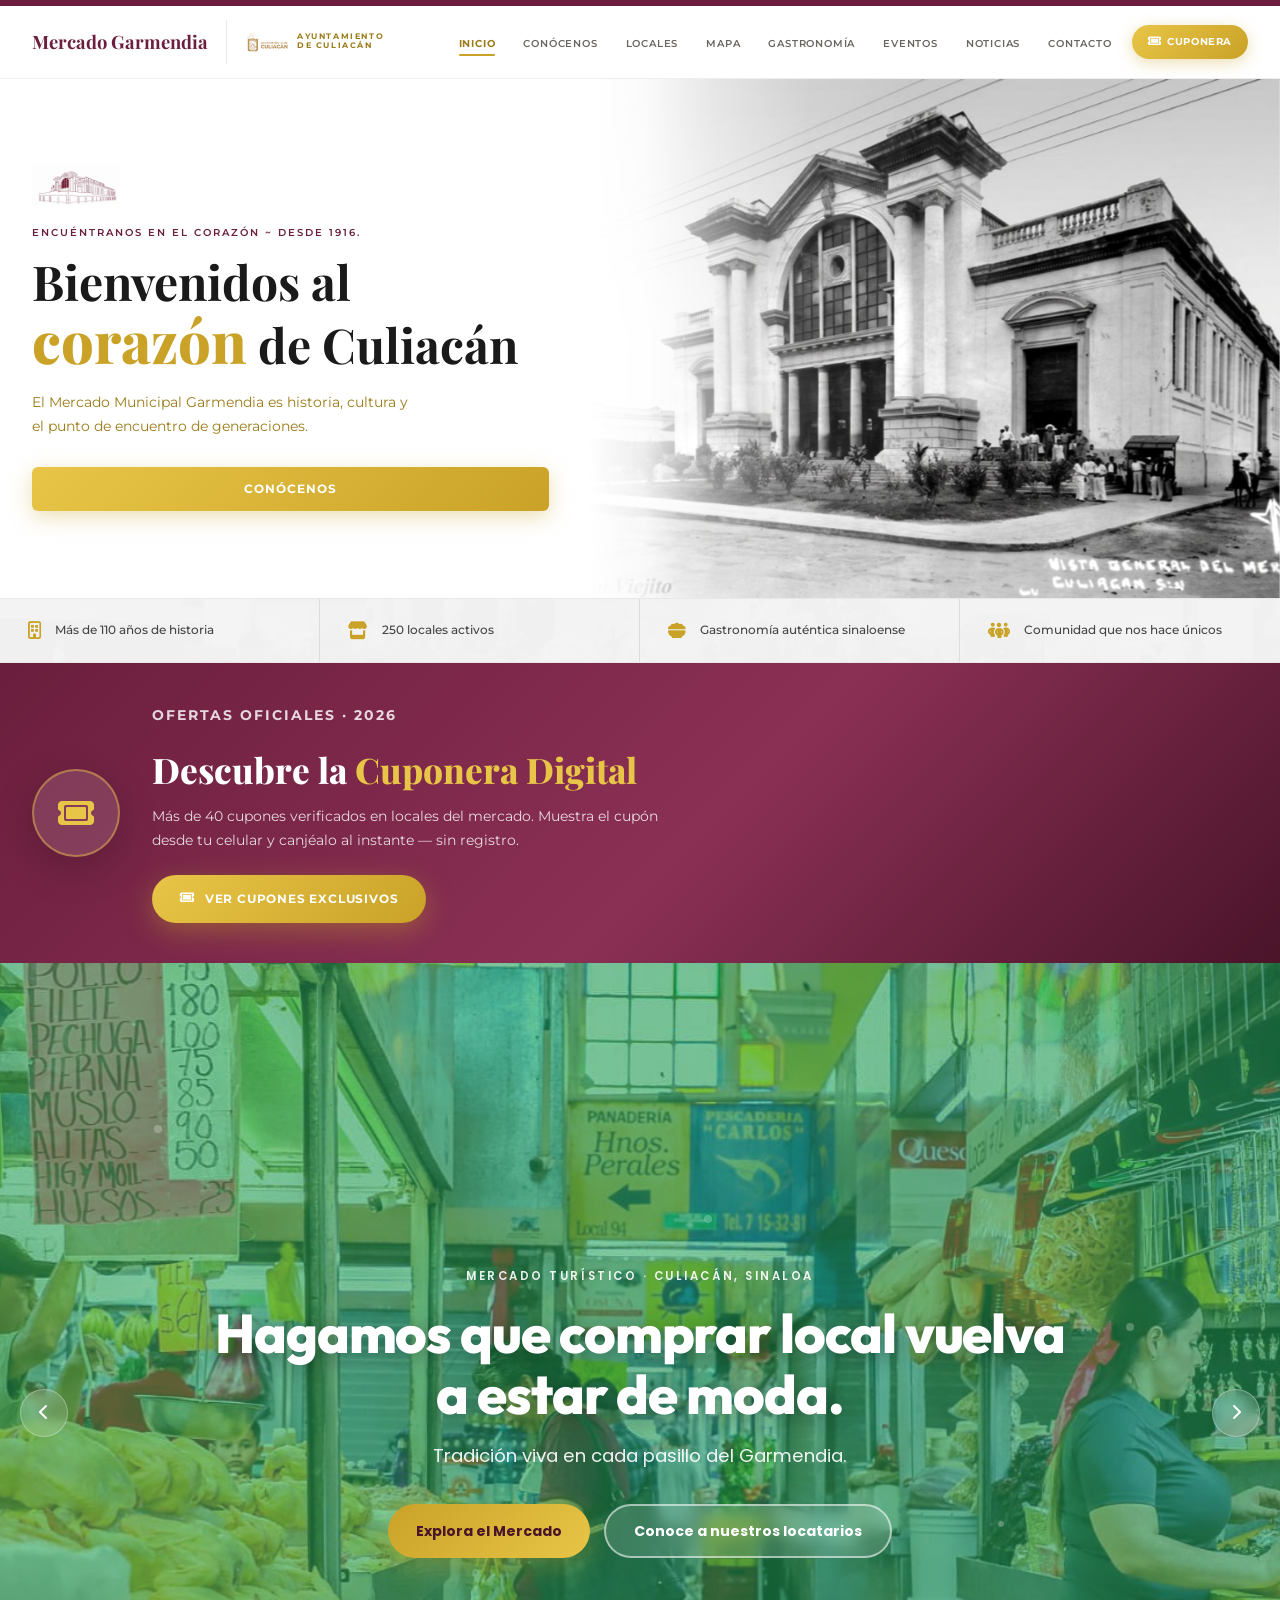
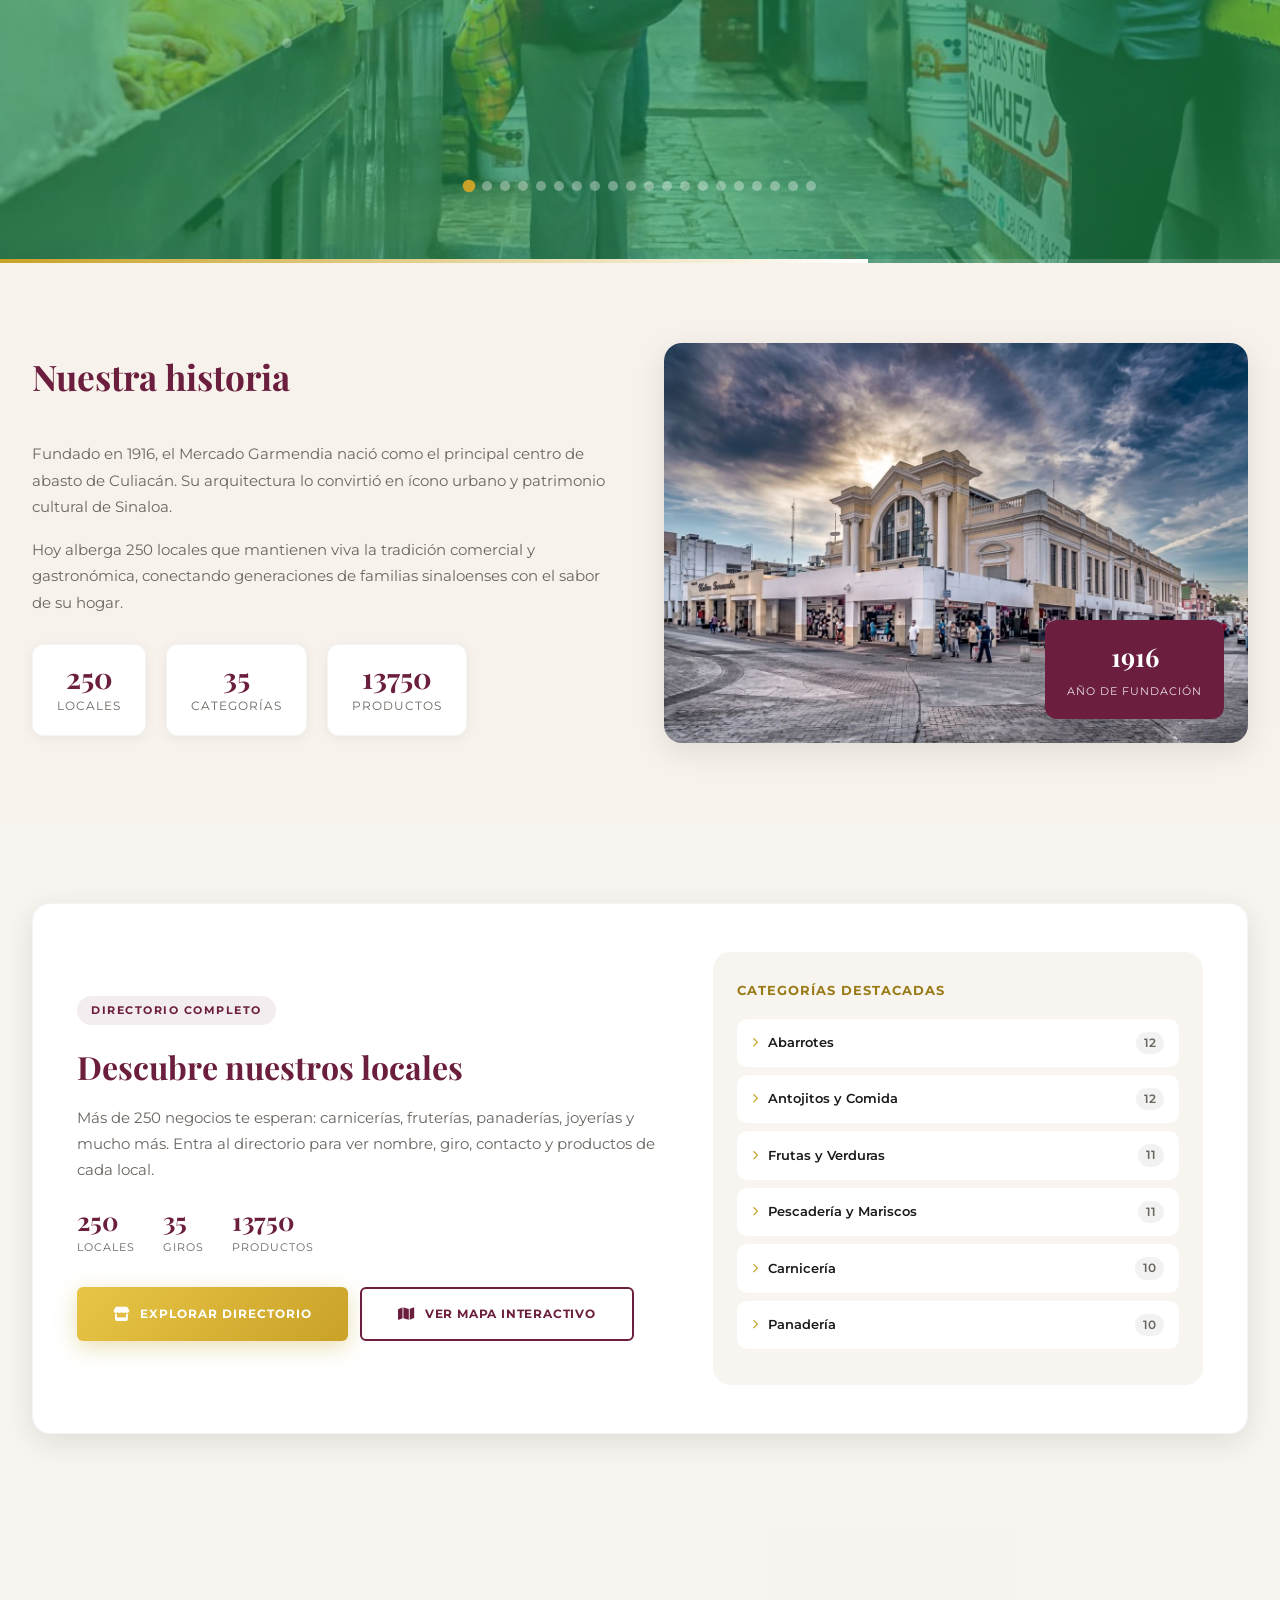
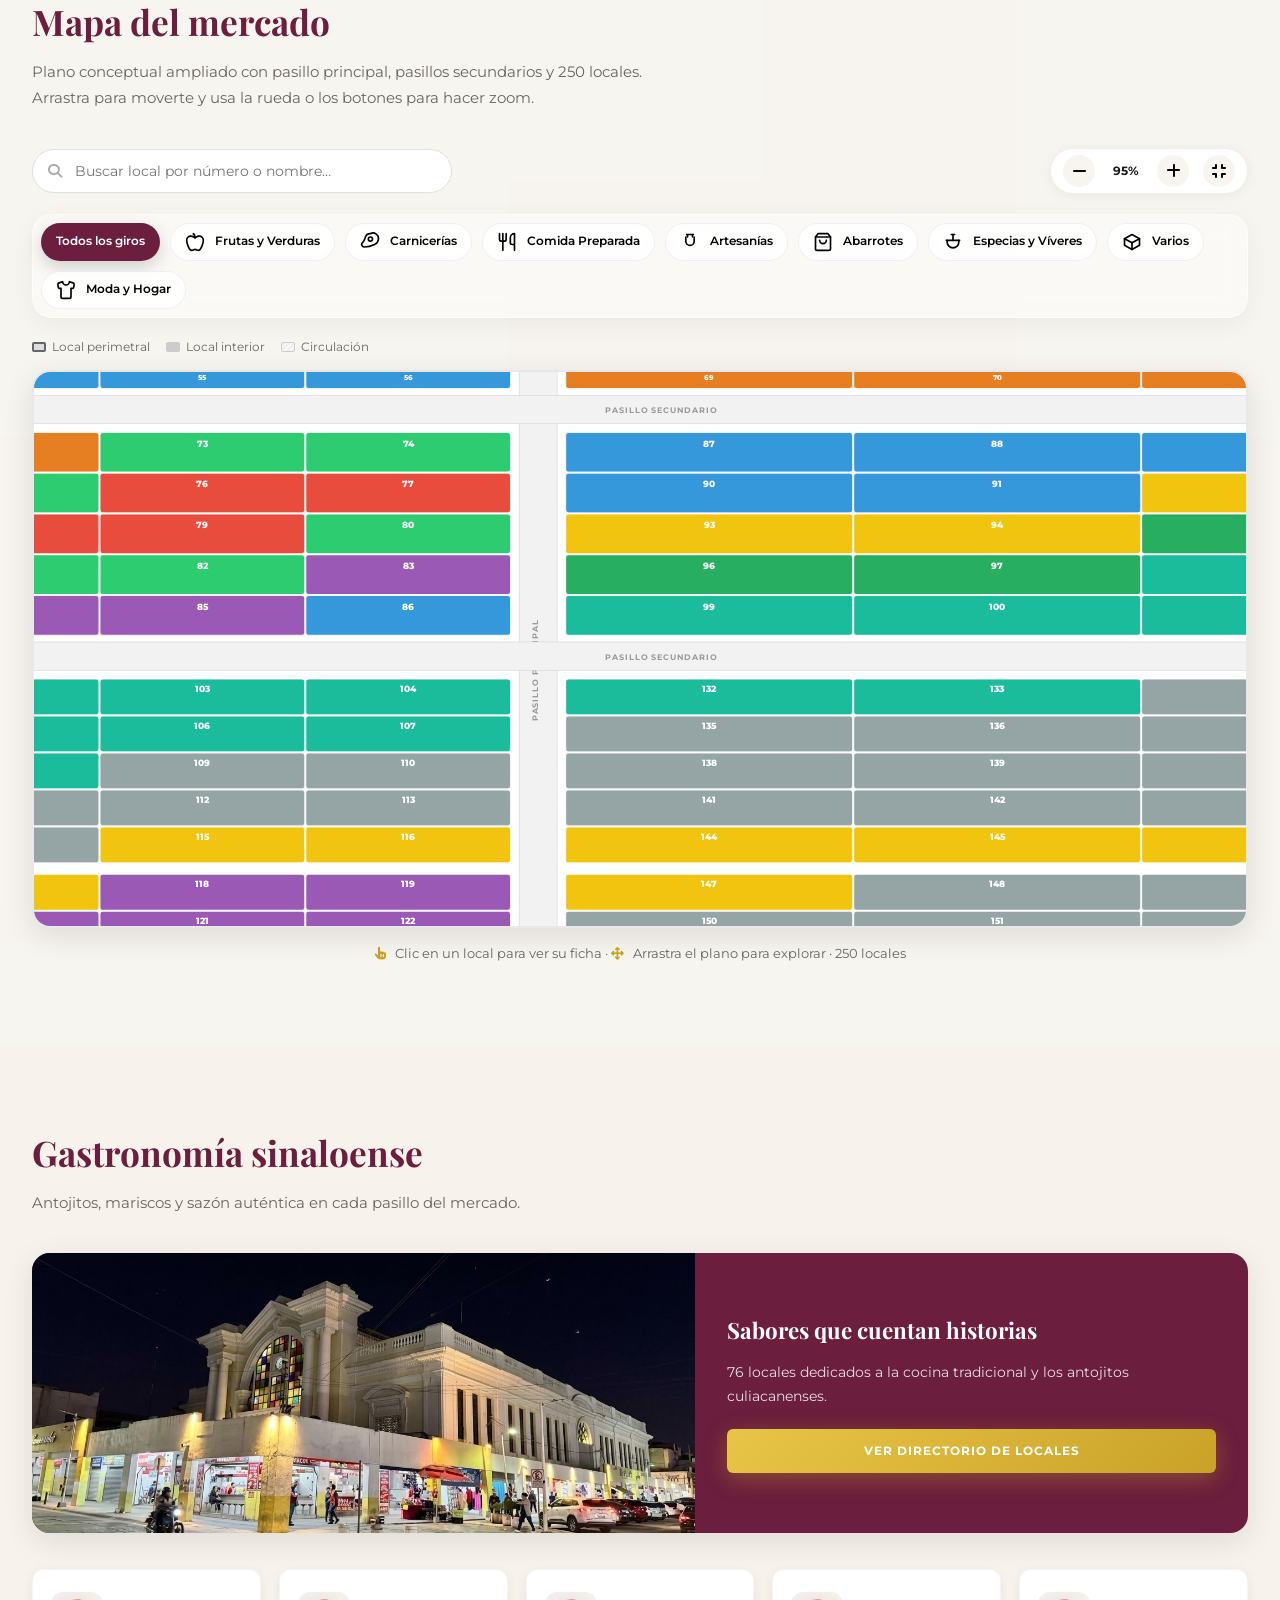
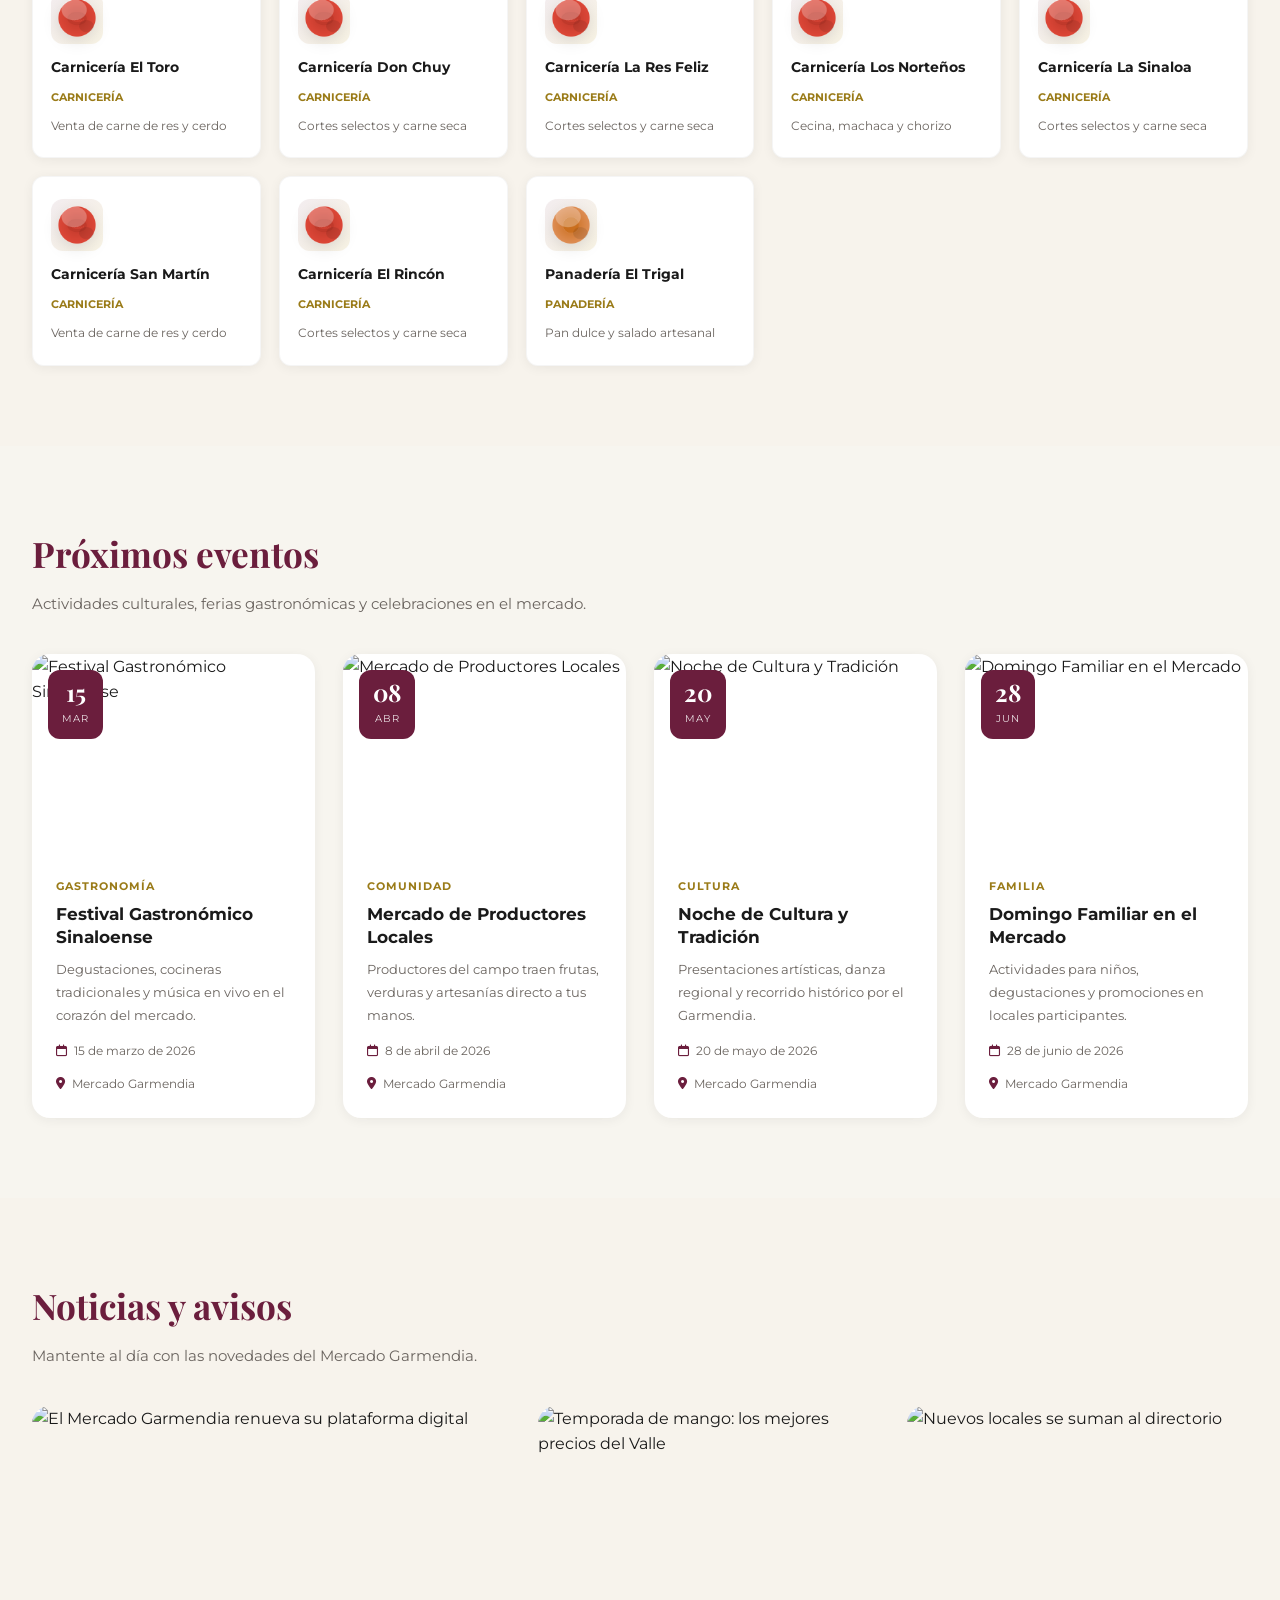
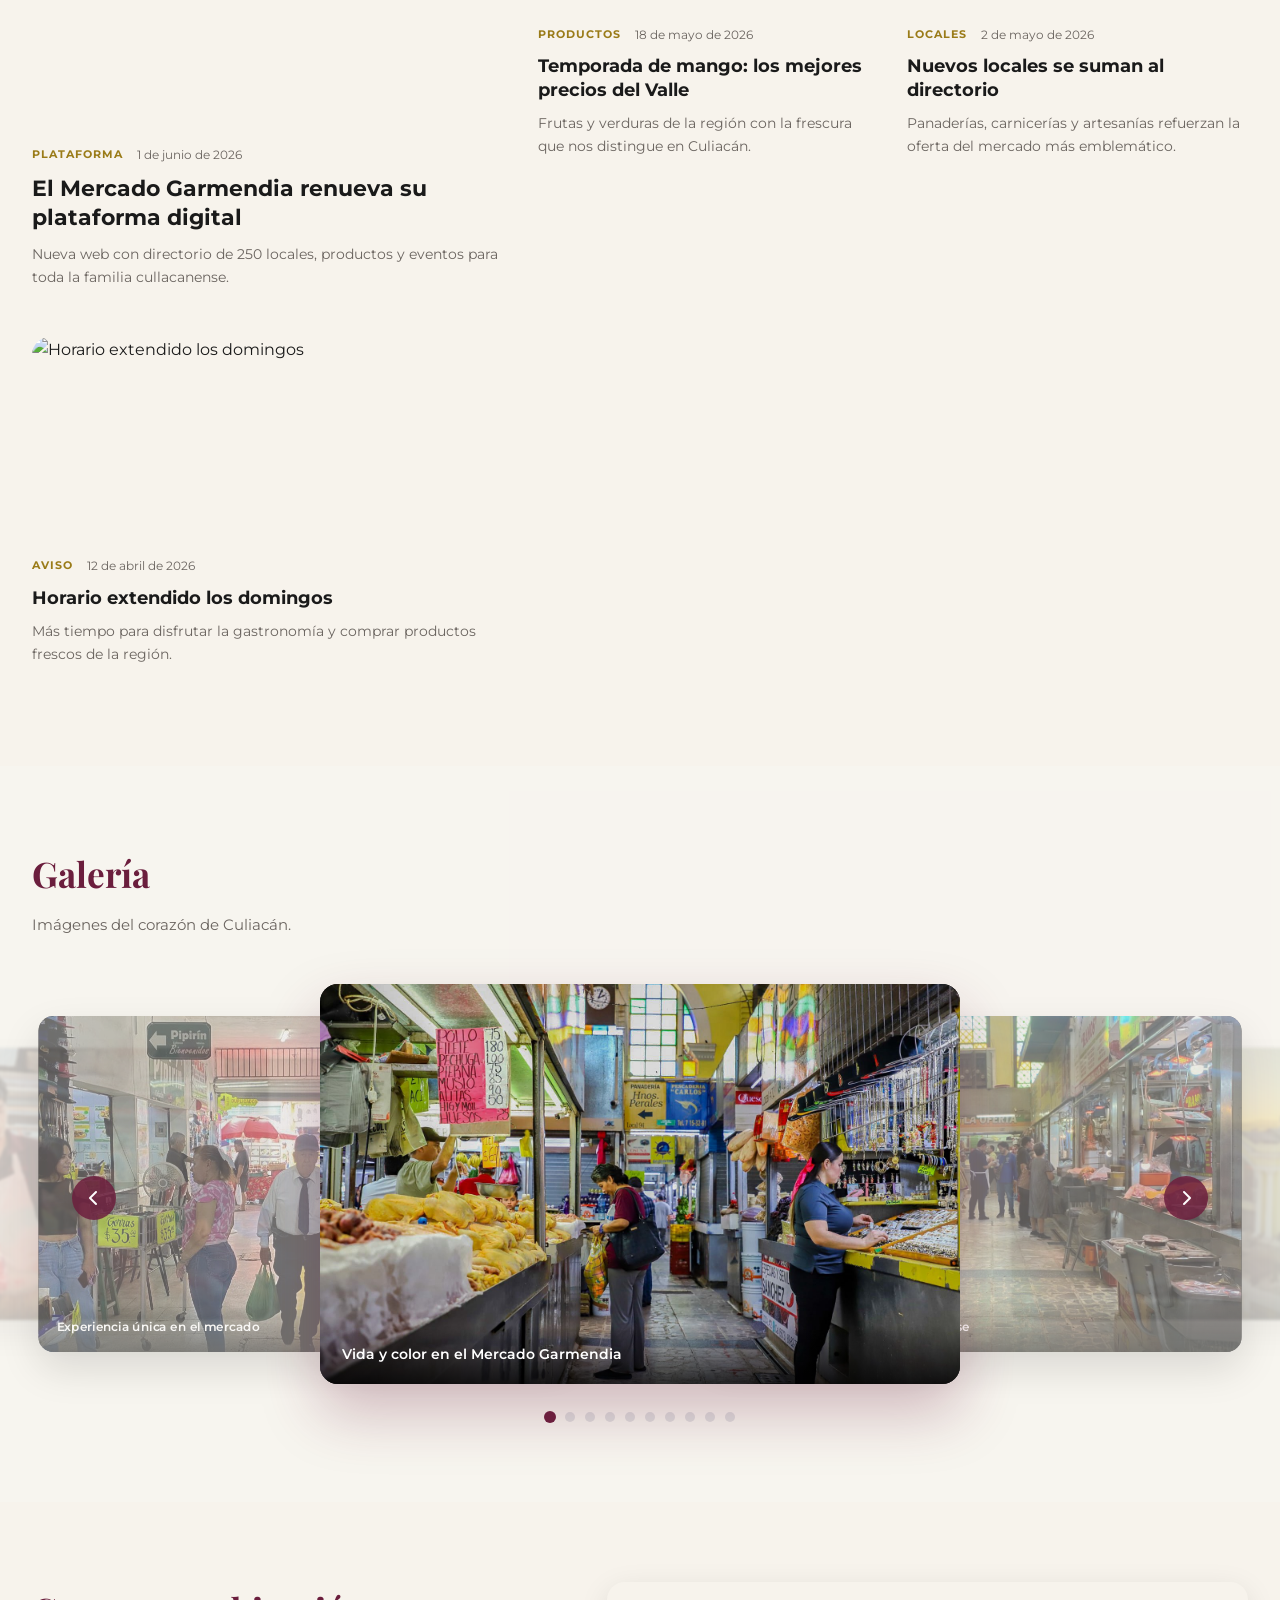
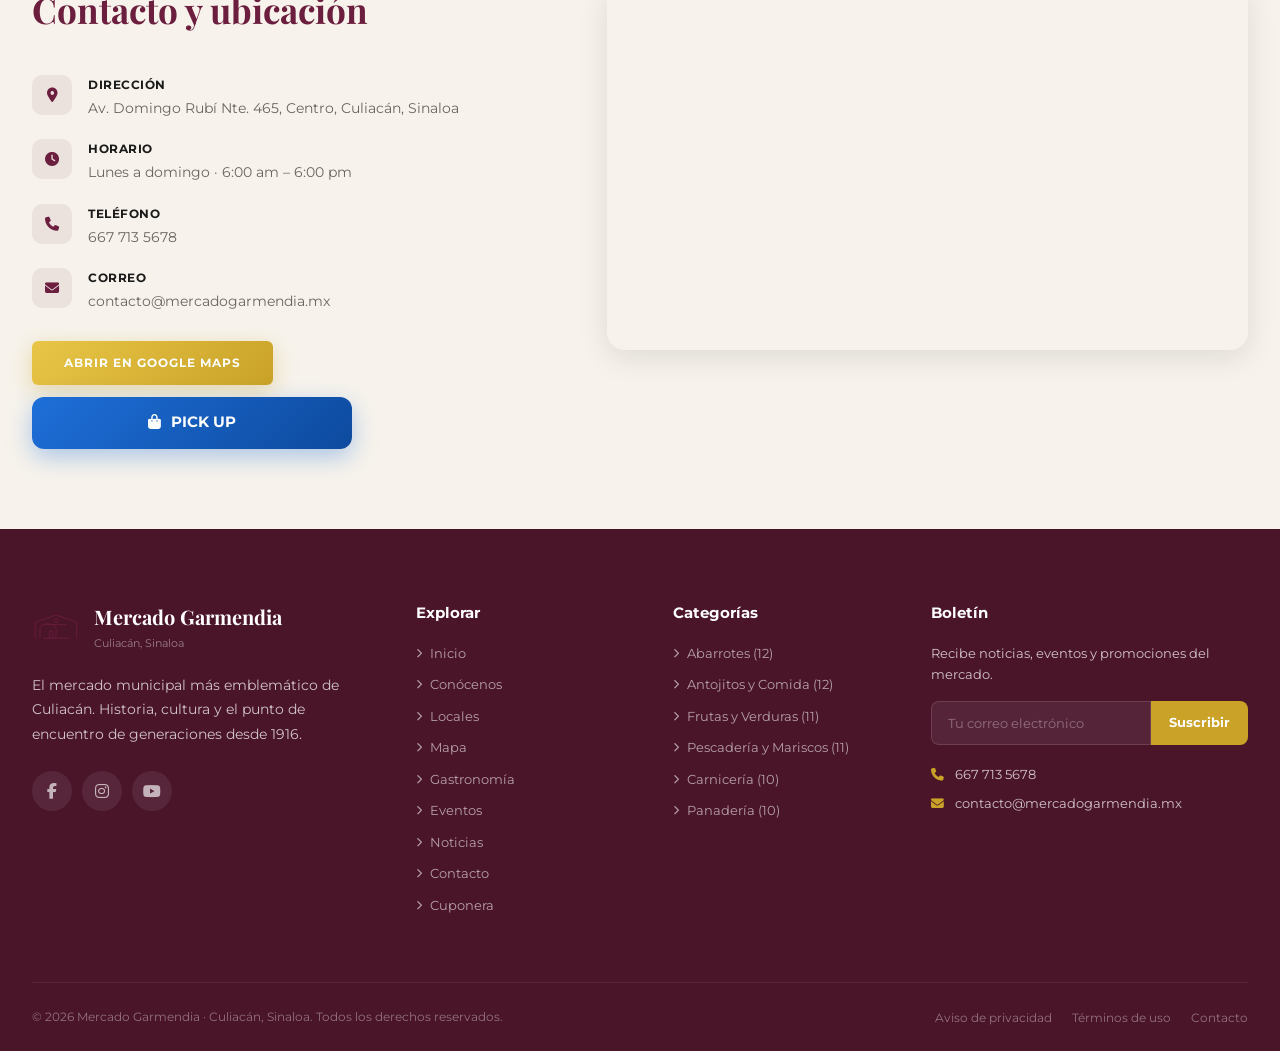
==== index.html @ fabee51f "Upgrade: Despliegue estético V15 Premium y limpieza de archivos obsoletos" ====
<!DOCTYPE html>
<html lang="es">
<head>
  <meta charset="UTF-8"/>
  <meta name="viewport" content="width=device-width,initial-scale=1.0,viewport-fit=cover"/>
  <meta name="theme-color" content="#6B1E3D"/>
  <title>Mercado Garmendia V14 | Corazón de Culiacán</title>
  <meta name="description" content="Mercado Municipal Garmendia V14: 250 locales, mapa interactivo, cuponera digital y gastronomía sinaloense en Culiacán, Sinaloa."/>
  <link rel="preconnect" href="https://fonts.googleapis.com">
  <link rel="preconnect" href="https://fonts.gstatic.com" crossorigin>
  <link href="https://fonts.googleapis.com/css2?family=Playfair+Display:wght@600;700;800&family=Montserrat:wght@400;500;600;700&family=Poppins:wght@400;500;600;700;800&family=Outfit:wght@400;500;600;700&display=swap" rel="stylesheet">
  <link rel="stylesheet" href="https://cdnjs.cloudflare.com/ajax/libs/font-awesome/6.5.1/css/all.min.css"/>
  <link rel="stylesheet" href="styles.css"/>
  <link rel="stylesheet" href="catalogo.css"/>
  <link rel="icon" href="logo-mercado.svg" type="image/svg+xml"/>
</head>
<body>
  <noscript>
    <style>.reveal-item{opacity:1!important;transform:none!important}.hero-photo-wrap img{opacity:1!important}</style>
  </noscript>
  <div id="progress-bar"></div>
  <div id="app"></div>
  <main id="main-content"></main>
  <footer id="site-footer"></footer>
  <div id="directorio-root"></div>
  <div id="modal-root"></div>
  <div id="catalogo-root"></div>
  <button id="btt" type="button" aria-label="Volver arriba"><i class="fa-solid fa-arrow-up"></i></button>
  <script src="data.js"></script>
  <script src="logo-mexicano.js"></script>
  <script src="catalogo.js"></script>
  <script src="galeria-photos.js"></script>
  <script src="plano-layout.js"></script>
  <script src="hero-banner.js" defer></script>
  <script src="catalogo-ui.js" defer></script>
  <script src="mapa.js" defer></script>
  <script src="pickup-entry.js" defer></script>
  <script src="main.js" defer></script>
</body>
</html>
---- styles.css ----
:root {
  --wine: #6B1E3D;
  --wine-dark: #4A1429;
  --gold: #C9A227;
  --gold-light: #E8C547;
  --gold-dark: #9A7B18;
  --cream: #F8F5F0;
  --text: #1A0A12;
  --text-muted: #6B6560;
  --gray-strip: #F3F3F3;
  --white: #FFFFFF;
  --shadow-sm: 0 2px 12px rgba(0,0,0,.06);
  --shadow: 0 8px 30px rgba(0,0,0,.1);
  --radius: 12px;
  --radius-lg: 18px;
  --header-h: 72px;
  --topbar-h: 6px;
  --transition: 0.35s cubic-bezier(0.4, 0, 0.2, 1);
  --page-bg-image: url("hero-mercado-viejo.jpg");
  --page-bg-veil: 0.82;
}

*, *::before, *::after { box-sizing: border-box; margin: 0; padding: 0; }
html { scroll-behavior: smooth; }
body {
  font-family: "Montserrat", system-ui, sans-serif;
  color: var(--text);
  background: var(--white);
  line-height: 1.6;
  overflow-x: hidden;
  position: relative;
}
body::before {
  content: "";
  position: fixed;
  inset: 0;
  z-index: -1;
  pointer-events: none;
  background-image:
    linear-gradient(
      rgba(255, 255, 255, var(--page-bg-veil)),
      rgba(255, 255, 255, var(--page-bg-veil))
    ),
    var(--page-bg-image);
  background-size: cover;
  background-position: center;
  background-repeat: no-repeat;
  background-attachment: fixed;
}
img { max-width: 100%; display: block; }
a { text-decoration: none; color: inherit; }
button { font: inherit; cursor: pointer; border: none; background: none; }
ul { list-style: none; }

#progress-bar {
  position: fixed; top: 0; left: 0; height: 3px; width: 0;
  background: linear-gradient(90deg, var(--gold), var(--wine));
  z-index: 10001;
}

.reveal-item {
  opacity: 1;
  transform: none;
  transition: opacity 0.55s ease, transform 0.55s ease;
}
body.js-ready .reveal-item {
  opacity: 0;
  transform: translateY(12px);
}
body.js-ready .reveal-item.is-visible {
  opacity: 1;
  transform: none;
}

/* Header */
.top-bar {
  position: fixed; top: 0; left: 0; right: 0; z-index: 1001;
  height: var(--topbar-h);
  background: var(--wine);
}
.site-header {
  position: fixed; top: var(--topbar-h); left: 0; right: 0; z-index: 1000;
  background: var(--white);
  border-bottom: 1px solid #eee;
  transition: box-shadow var(--transition);
}
.site-header.scrolled { box-shadow: 0 2px 20px rgba(0, 0, 0, 0.06); }
.header-inner {
  max-width: 1320px; margin: 0 auto;
  padding: 0 32px;
  height: var(--header-h);
  display: grid;
  grid-template-columns: auto 1fr;
  align-items: center;
  gap: 24px;
}
.brand-block { display: flex; align-items: center; gap: 18px; }
.brand-garmendia {
  font-family: "Playfair Display", Georgia, serif;
  font-size: 1.15rem; font-weight: 700; color: var(--wine);
  line-height: 1.1; white-space: nowrap;
}
.brand-culiacan {
  display: flex; align-items: center; gap: 8px;
  padding-left: 18px; border-left: 1px solid #e8e8e8;
}
.brand-culiacan img {
  width: 44px; height: 44px; flex-shrink: 0;
  object-fit: contain;
}
.brand-culiacan-text { display: flex; flex-direction: column; line-height: 1.15; }
.brand-culiacan-text span {
  font-size: 0.48rem; font-weight: 700;
  letter-spacing: 1.6px; text-transform: uppercase; color: var(--gold-dark);
}
.nav-wrap { display: flex; align-items: center; justify-content: flex-end; }
.nav-menu { display: flex; align-items: center; list-style: none; }
.nav-menu a {
  padding: 8px 14px; font-size: 0.65rem; font-weight: 600;
  letter-spacing: 0.8px; text-transform: uppercase; color: var(--text-muted);
  position: relative; transition: color var(--transition);
}
.nav-menu a:hover { color: var(--wine); }
.nav-menu a.active { color: var(--gold-dark); font-weight: 700; }
.nav-menu a.active::after {
  content: ""; position: absolute; bottom: 2px; left: 14px; right: 14px;
  height: 2px; background: var(--gold); border-radius: 2px;
}
.nav-menu a.nav-cta {
  display: inline-flex; align-items: center; gap: 6px;
  margin-left: 6px; padding: 9px 16px;
  background: linear-gradient(135deg, var(--gold-light), var(--gold));
  color: var(--white) !important;
  border-radius: 50px;
  box-shadow: 0 4px 16px rgba(201, 162, 39, 0.35);
  font-weight: 700;
  letter-spacing: 0.6px;
}
.nav-menu a.nav-cta::after { display: none; }
.nav-menu a.nav-cta:hover {
  color: var(--white) !important;
  transform: translateY(-1px);
  box-shadow: 0 6px 20px rgba(201, 162, 39, 0.45);
}
.nav-menu a.nav-cta i { font-size: 0.72rem; }
.mobile-nav a.mobile-nav-cta {
  display: flex; align-items: center; gap: 10px;
  margin-top: 8px; padding: 14px 16px !important;
  background: linear-gradient(135deg, var(--gold-light), var(--gold));
  color: var(--white) !important;
  border-radius: 12px; border-bottom: none !important;
  box-shadow: 0 6px 18px rgba(201, 162, 39, 0.3);
}
.hamburger { display: none; flex-direction: column; gap: 5px; padding: 6px; margin-left: 12px; }
.hamburger span { width: 22px; height: 2px; background: var(--text); transition: var(--transition); }
.hamburger.open span:nth-child(1) { transform: translateY(7px) rotate(45deg); }
.hamburger.open span:nth-child(2) { opacity: 0; }
.hamburger.open span:nth-child(3) { transform: translateY(-7px) rotate(-45deg); }
.mobile-nav { display: none; flex-direction: column; padding: 12px 32px 20px; border-top: 1px solid #eee; background: var(--white); }
.mobile-nav.open { display: flex; }
.mobile-nav a { padding: 12px 0; border-bottom: 1px solid #f0f0f0; font-size: 0.85rem; font-weight: 600; text-transform: uppercase; }

/* Banner cuponera (home) */
.cuponera-promo-banner {
  background: linear-gradient(135deg, var(--wine) 0%, #8B3055 55%, var(--wine-dark) 100%);
  padding: 0;
  overflow: hidden;
}
.cuponera-promo-inner {
  max-width: 1320px; margin: 0 auto;
  display: grid; grid-template-columns: auto 1fr;
  align-items: center; gap: 32px;
  padding: 40px max(32px, calc((100vw - 1320px) / 2 + 32px));
}
.cuponera-promo-icon {
  width: 88px; height: 88px; border-radius: 50%;
  background: rgba(255, 255, 255, 0.12);
  border: 2px solid rgba(232, 197, 71, 0.45);
  display: flex; align-items: center; justify-content: center;
  color: var(--gold-light); font-size: 2rem;
  box-shadow: 0 12px 40px rgba(0, 0, 0, 0.2);
}
.cuponera-promo-eyebrow {
  font-size: 0.68rem; font-weight: 700; letter-spacing: 2px;
  text-transform: uppercase; color: var(--gold-light); margin-bottom: 10px;
}
.cuponera-promo-copy h2 {
  font-family: "Playfair Display", Georgia, serif;
  font-size: clamp(1.5rem, 3.5vw, 2.2rem);
  font-weight: 800; color: var(--white); line-height: 1.2; margin-bottom: 12px;
}
.cuponera-promo-copy h2 em { color: var(--gold-light); font-style: normal; }
.cuponera-promo-copy p {
  font-size: 0.9rem; color: rgba(255, 255, 255, 0.82);
  line-height: 1.7; max-width: 520px; margin-bottom: 22px;
}
.btn-cuponera-promo {
  display: inline-flex; align-items: center; gap: 10px;
  padding: 14px 28px;
  background: linear-gradient(135deg, var(--gold-light), var(--gold));
  color: var(--white); font-size: 0.78rem; font-weight: 700;
  letter-spacing: 0.8px; text-transform: uppercase; border-radius: 50px;
  box-shadow: 0 8px 28px rgba(201, 162, 39, 0.4);
  transition: var(--transition);
}
.btn-cuponera-promo:hover {
  transform: translateY(-2px);
  box-shadow: 0 12px 32px rgba(201, 162, 39, 0.5);
}

/* Hero */
.hero-section {
  margin-top: calc(var(--topbar-h) + var(--header-h));
  display: grid; grid-template-columns: 46% 54%;
  min-height: 520px; background: var(--white); overflow: hidden;
}
.hero-copy {
  display: flex; flex-direction: column; justify-content: center;
  padding: 48px 40px 48px max(32px, calc((100vw - 1320px) / 2 + 32px));
  position: relative; z-index: 2;
}
.hero-building-icon { width: 88px; margin-bottom: 20px; }
.hero-eyebrow {
  font-size: 0.62rem; font-weight: 600; letter-spacing: 2px;
  text-transform: uppercase; color: var(--wine); margin-bottom: 14px;
}
.hero-title {
  font-family: "Playfair Display", Georgia, serif;
  font-weight: 700; line-height: 1.12; margin-bottom: 18px; color: var(--text);
}
.hero-title .line { display: block; font-size: clamp(1.8rem, 3.8vw, 3rem); }
.hero-title .accent { color: var(--gold); font-size: clamp(2rem, 4.5vw, 3.6rem); font-weight: 800; }
.hero-subtitle { font-size: 0.88rem; line-height: 1.7; color: var(--gold-dark); max-width: 380px; margin-bottom: 28px; }
.btn-gold {
  display: inline-flex; align-items: center; justify-content: center;
  padding: 13px 32px;
  background: linear-gradient(135deg, var(--gold-light), var(--gold));
  color: var(--white); font-size: 0.72rem; font-weight: 700;
  letter-spacing: 1px; text-transform: uppercase; border-radius: 6px;
  box-shadow: 0 6px 22px rgba(201, 162, 39, 0.35);
  transition: transform var(--transition), box-shadow var(--transition);
}
.btn-gold:hover { transform: translateY(-2px); box-shadow: 0 10px 28px rgba(201, 162, 39, 0.45); }
.btn-gold.btn-lg, .btn-outline.btn-lg { padding: 15px 36px; font-size: 0.78rem; gap: 10px; display: inline-flex; align-items: center; }
.btn-gold.btn-lg i, .btn-outline.btn-lg i { font-size: 0.9rem; }
.invite-btns { display: flex; flex-wrap: wrap; gap: 12px; }
.btn-outline {
  display: inline-flex; align-items: center; justify-content: center;
  padding: 12px 28px;
  border: 2px solid var(--wine);
  color: var(--wine); font-size: 0.72rem; font-weight: 700;
  letter-spacing: 0.8px; text-transform: uppercase; border-radius: 6px;
  transition: var(--transition);
}
.btn-outline:hover { background: var(--wine); color: var(--white); }

.hero-visual { position: relative; overflow: hidden; min-height: 480px; background: #ececec; }
.hero-photo-wrap { position: absolute; inset: 0; }
.hero-photo-wrap img {
  width: 100%; height: 100%; object-fit: cover; object-position: center center;
  opacity: 1;
  filter: brightness(1.02) contrast(1.02) saturate(1.05);
  transition: opacity 0.6s ease, transform 0.1s linear;
  will-change: transform;
}
.hero-photo-wrap.is-loading img { opacity: 0.3; }
.hero-fade-left {
  position: absolute; inset: 0; pointer-events: none; z-index: 2;
  background: linear-gradient(90deg, #fff 0%, rgba(255,255,255,.92) 8%, rgba(255,255,255,.55) 18%, rgba(255,255,255,.15) 32%, transparent 48%);
}

/* Features strip */
.features-strip { background: rgba(243, 243, 243, 0.9); border-top: 1px solid #e8e8e8; border-bottom: 1px solid #e8e8e8; }
.features-grid { max-width: 1320px; margin: 0 auto; display: grid; grid-template-columns: repeat(4, 1fr); }
.feature-item {
  display: flex; align-items: center; gap: 14px;
  padding: 22px 28px; border-right: 1px solid #ddd; cursor: pointer;
}
.feature-item:last-child { border-right: none; }
.feature-item:hover { background: rgba(255,255,255,.65); }
.feature-item i { font-size: 1.1rem; color: var(--gold); flex-shrink: 0; }
.feature-item span { font-size: 0.74rem; font-weight: 500; color: #444; }

/* Sections */
.page-section { padding: 80px 32px; }
.page-section.section-alt { background: rgba(248, 245, 240, 0.88); }
.section-inner { max-width: 1320px; margin: 0 auto; }
.section-head { margin-bottom: 36px; }
.section-head h2 {
  font-family: "Playfair Display", serif;
  font-size: clamp(1.6rem, 3vw, 2.2rem);
  color: var(--wine);
  margin-bottom: 10px;
}
.section-lead { color: var(--text-muted); font-size: 0.92rem; max-width: 640px; line-height: 1.75; }

/* Historia */
.historia-grid {
  display: grid; grid-template-columns: 1fr 1fr; gap: 48px; align-items: center;
}
.historia-copy p { color: var(--text-muted); font-size: 0.92rem; line-height: 1.8; margin-bottom: 16px; }
.stats-row { display: flex; gap: 20px; margin-top: 28px; flex-wrap: wrap; }
.stat-box {
  background: var(--white); border-radius: var(--radius);
  padding: 18px 24px; box-shadow: var(--shadow-sm);
  border: 1px solid rgba(0,0,0,.04);
  min-width: 100px; text-align: center;
}
.stat-box strong {
  display: block; font-family: "Playfair Display", serif;
  font-size: 1.8rem; color: var(--wine); line-height: 1;
}
.stat-box span { font-size: 0.72rem; color: var(--text-muted); text-transform: uppercase; letter-spacing: 1px; }
.historia-visual { position: relative; border-radius: var(--radius-lg); overflow: hidden; box-shadow: var(--shadow); }
.historia-visual img { width: 100%; height: 400px; object-fit: cover; }
.historia-badge {
  position: absolute; bottom: 24px; right: 24px;
  background: var(--wine); color: var(--white);
  padding: 16px 22px; border-radius: var(--radius);
  text-align: center;
}
.historia-badge strong { display: block; font-family: "Playfair Display", serif; font-size: 1.6rem; }
.historia-badge span { font-size: 0.68rem; opacity: 0.85; text-transform: uppercase; letter-spacing: 1px; }

/* Locales invite (home) */
.locales-invite-inner {
  display: grid; grid-template-columns: 1.2fr 1fr; gap: 48px;
  align-items: center;
  background: var(--white);
  border-radius: var(--radius-lg);
  padding: 48px 44px;
  box-shadow: var(--shadow);
  border: 1px solid rgba(107,30,61,.06);
}
.invite-badge {
  display: inline-block;
  font-size: 0.68rem; font-weight: 700; letter-spacing: 1.5px;
  text-transform: uppercase; color: var(--wine);
  background: rgba(107,30,61,.08);
  padding: 6px 14px; border-radius: 50px;
  margin-bottom: 16px;
}
.locales-invite-copy h2 {
  font-family: "Playfair Display", serif;
  font-size: clamp(1.5rem, 3vw, 2rem);
  color: var(--wine);
  margin-bottom: 14px;
}
.locales-invite-copy p {
  color: var(--text-muted); font-size: 0.92rem; line-height: 1.75;
  margin-bottom: 24px;
}
.invite-stats {
  display: flex; gap: 28px; margin-bottom: 28px; flex-wrap: wrap;
}
.invite-stats strong {
  display: block; font-family: "Playfair Display", serif;
  font-size: 1.6rem; color: var(--wine); line-height: 1;
}
.invite-stats span {
  font-size: 0.7rem; color: var(--text-muted);
  text-transform: uppercase; letter-spacing: 1px;
}
.locales-invite-cats {
  background: var(--cream);
  border-radius: var(--radius-lg);
  padding: 28px 24px;
}
.locales-invite-cats h3 {
  font-size: 0.82rem; text-transform: uppercase;
  letter-spacing: 1px; color: var(--gold-dark);
  margin-bottom: 18px;
}
.locales-invite-cats li { margin-bottom: 8px; }
.locales-invite-cats button {
  width: 100%; display: flex; align-items: center; gap: 10px;
  padding: 12px 14px; border-radius: 10px;
  background: var(--white); text-align: left;
  font-size: 0.84rem; font-weight: 600; color: var(--text);
  transition: var(--transition);
  border: 1px solid transparent;
}
.locales-invite-cats button:hover {
  border-color: var(--gold);
  transform: translateX(4px);
}
.locales-invite-cats button i { font-size: 0.6rem; color: var(--gold); }
.locales-invite-cats button em {
  margin-left: auto; font-style: normal;
  font-size: 0.72rem; color: var(--text-muted);
  background: rgba(0,0,0,.05); padding: 2px 8px; border-radius: 50px;
}

/* Directorio overlay */
.directorio-overlay {
  position: fixed; inset: 0; z-index: 3000;
  background: #f5f5f7;
  display: none; flex-direction: column;
  overflow-y: auto;
}
.directorio-overlay.open { display: flex; }
.directorio-topbar {
  position: sticky; top: 0; z-index: 10;
  background: rgba(255,255,255,.92);
  backdrop-filter: blur(12px);
  border-bottom: 1px solid #e8e8e8;
}
.directorio-topbar-inner {
  max-width: 1320px; margin: 0 auto;
  padding: 0 32px; height: 64px;
  display: flex; align-items: center; justify-content: space-between;
}
.directorio-topbar h1 {
  font-family: "Playfair Display", serif;
  font-size: 1.15rem; font-weight: 700; color: var(--wine);
}
.directorio-close {
  width: 36px; height: 36px; border-radius: 50%;
  background: #eee; display: flex; align-items: center; justify-content: center;
  transition: var(--transition);
}
.directorio-close:hover { background: var(--wine); color: var(--white); }
.directorio-body {
  flex: 1; max-width: 1320px; margin: 0 auto;
  padding: 32px 32px 80px; width: 100%;
}
.dir-hero-wrap { text-align: center; max-width: 620px; margin: 0 auto 32px; }
.dir-hero-badge {
  display: inline-flex; align-items: center; gap: 8px;
  background: var(--white); padding: 6px 16px; border-radius: 50px;
  font-size: 0.72rem; font-weight: 700; color: var(--wine);
  letter-spacing: 1px; text-transform: uppercase;
  box-shadow: var(--shadow-sm); margin-bottom: 16px;
}
.dir-hero-wrap h2 {
  font-family: "Playfair Display", serif;
  font-size: clamp(1.8rem, 4vw, 2.6rem);
  font-weight: 800; color: var(--text); margin-bottom: 10px;
}
.dir-hero-wrap p { color: var(--text-muted); font-size: 0.95rem; line-height: 1.7; }

/* Locales grid (directorio) */
.search-bar {
  position: relative; max-width: 520px; margin-bottom: 24px;
}
.search-bar i {
  position: absolute; left: 18px; top: 50%; transform: translateY(-50%);
  color: #aaa; font-size: 0.9rem;
}
.search-bar input {
  width: 100%; padding: 14px 18px 14px 46px;
  border: 1px solid #e0e0e0; border-radius: 50px;
  font-family: inherit; font-size: 0.92rem; outline: none;
  transition: box-shadow var(--transition), border-color var(--transition);
}
.search-bar input:focus {
  border-color: var(--gold);
  box-shadow: 0 4px 20px rgba(107,30,61,.08);
}
.filter-chips {
  display: flex; flex-wrap: wrap; gap: 8px; margin-bottom: 20px;
}
.chip {
  padding: 8px 16px; border-radius: 50px;
  font-size: 0.74rem; font-weight: 600;
  background: var(--white); color: var(--text-muted);
  border: 1.5px solid #e0e0e0;
  transition: var(--transition);
}
.chip:hover { border-color: var(--wine); color: var(--wine); }
.chip.active {
  background: var(--wine); color: var(--white); border-color: var(--wine);
  box-shadow: 0 4px 14px rgba(107,30,61,.2);
}
.results-count { font-size: 0.8rem; color: var(--text-muted); margin-bottom: 20px; }
.locales-grid {
  display: grid;
  grid-template-columns: repeat(auto-fill, minmax(260px, 1fr));
  gap: 20px;
}
.local-card {
  background: var(--white); border-radius: var(--radius-lg);
  padding: 22px 20px; box-shadow: var(--shadow-sm);
  border: 1px solid rgba(0,0,0,.04);
  cursor: pointer; transition: var(--transition);
}
.local-card:hover {
  transform: translateY(-5px);
  box-shadow: var(--shadow);
  border-color: rgba(107,30,61,.12);
}
.local-card-top {
  display: flex; align-items: flex-start; justify-content: space-between;
  margin-bottom: 14px;
}
.local-logo {
  width: 52px; height: 52px; object-fit: contain;
  border-radius: 10px; background: var(--cream);
  padding: 4px;
}
.local-icon-fallback {
  width: 52px; height: 52px; border-radius: 10px;
  background: linear-gradient(135deg, var(--wine), #8B3055);
  display: flex; align-items: center; justify-content: center;
  color: var(--white); font-size: 1.1rem;
}
.local-num {
  font-size: 0.65rem; font-weight: 700; color: var(--gold-dark);
  background: rgba(201,162,39,.12); padding: 4px 10px; border-radius: 50px;
}
.local-cat {
  font-size: 0.68rem; font-weight: 700; text-transform: uppercase;
  letter-spacing: 1px; color: var(--gold-dark); margin-bottom: 6px; display: block;
}
.local-card h3 { font-size: 0.95rem; font-weight: 700; margin-bottom: 6px; line-height: 1.3; }
.local-giro { font-size: 0.8rem; color: var(--text-muted); line-height: 1.5; }
.local-footer {
  display: flex; align-items: center; justify-content: space-between;
  margin-top: 14px; padding-top: 14px; border-top: 1px solid #f0f0f0;
  font-size: 0.74rem; color: var(--text-muted);
}
.local-footer i { color: var(--gold); margin-right: 4px; }
.local-wa { display: none !important; }
.local-wa:hover { transform: scale(1.1); background: #1da851; }
.load-more-wrap { text-align: center; margin-top: 36px; }
.empty-state {
  grid-column: 1 / -1; text-align: center; padding: 60px 20px; color: #aaa;
}
.empty-state i { font-size: 2.5rem; color: var(--gold); margin-bottom: 12px; display: block; }

/* Gastronomía */
.gastro-banner {
  display: grid; grid-template-columns: 1.2fr 1fr;
  border-radius: var(--radius-lg); overflow: hidden;
  margin-bottom: 36px; box-shadow: var(--shadow);
  background: var(--wine);
}
.gastro-banner img { height: 280px; width: 100%; object-fit: cover; }
.gastro-banner-text {
  padding: 36px 32px; color: var(--white);
  display: flex; flex-direction: column; justify-content: center;
}
.gastro-banner-text h3 {
  font-family: "Playfair Display", serif;
  font-size: 1.4rem; margin-bottom: 12px;
}
.gastro-banner-text p { font-size: 0.88rem; opacity: 0.85; margin-bottom: 20px; line-height: 1.7; }
.gastro-grid {
  display: grid; grid-template-columns: repeat(auto-fill, minmax(220px, 1fr)); gap: 18px;
}
.gastro-card {
  background: var(--white); border-radius: var(--radius);
  padding: 22px 18px; box-shadow: var(--shadow-sm);
  cursor: pointer; transition: var(--transition);
  border: 1px solid rgba(0,0,0,.04);
}
.gastro-card:hover { transform: translateY(-4px); box-shadow: var(--shadow); }
.gastro-icon {
  width: 52px; height: 52px; border-radius: 12px;
  background: linear-gradient(135deg, rgba(107,30,61,.08), rgba(201,162,39,.12));
  display: flex; align-items: center; justify-content: center;
  margin-bottom: 12px; padding: 4px;
}
.gastro-icon img { width: 100%; height: 100%; object-fit: contain; filter: drop-shadow(0 4px 8px rgba(0,0,0,.12)); }
.local-cat-icon-badge {
  position: absolute; bottom: 8px; left: 8px;
  width: 32px; height: 32px; object-fit: contain;
  filter: drop-shadow(0 2px 6px rgba(0,0,0,.2));
}
.local-card-top { position: relative; }
.local-cat-icon { width: 48px; height: 48px; object-fit: contain; margin: 0 auto; }
.gastro-card h3 { font-size: 0.9rem; font-weight: 700; margin-bottom: 4px; }
.gastro-card span { font-size: 0.68rem; color: var(--gold-dark); font-weight: 700; text-transform: uppercase; }
.gastro-card p { font-size: 0.78rem; color: var(--text-muted); margin-top: 8px; line-height: 1.5; }

/* Eventos */
.eventos-grid {
  display: grid; grid-template-columns: repeat(auto-fill, minmax(280px, 1fr)); gap: 28px;
}
.evento-card {
  background: var(--white); border-radius: var(--radius-lg);
  overflow: hidden; box-shadow: var(--shadow-sm);
  transition: var(--transition);
}
.evento-card:hover { transform: translateY(-6px); box-shadow: var(--shadow); }
.evento-img { height: 200px; position: relative; overflow: hidden; }
.evento-img img { width: 100%; height: 100%; object-fit: cover; transition: transform 0.5s ease; }
.evento-card:hover .evento-img img { transform: scale(1.06); }
.evento-date {
  position: absolute; top: 16px; left: 16px;
  background: var(--wine); color: var(--white);
  border-radius: 12px; padding: 10px 14px; text-align: center;
}
.evento-date strong { display: block; font-family: "Playfair Display", serif; font-size: 1.5rem; line-height: 1; }
.evento-date span { font-size: 0.65rem; text-transform: uppercase; letter-spacing: 1px; opacity: 0.85; }
.evento-body { padding: 24px; }
.evento-tag {
  font-size: 0.68rem; font-weight: 700; color: var(--gold-dark);
  text-transform: uppercase; letter-spacing: 1px; margin-bottom: 8px; display: block;
}
.evento-body h3 { font-size: 1.05rem; font-weight: 700; margin-bottom: 10px; line-height: 1.35; }
.evento-body p { font-size: 0.84rem; color: var(--text-muted); line-height: 1.7; }
.evento-meta {
  display: flex; flex-wrap: wrap; gap: 14px; margin-top: 14px;
  font-size: 0.76rem; color: var(--text-muted);
}
.evento-meta i { color: var(--wine); margin-right: 4px; }

/* Noticias */
.noticias-grid {
  display: grid; grid-template-columns: 1.4fr 1fr 1fr; gap: 28px;
}
.news-card { transition: var(--transition); }
.news-card:hover { transform: translateY(-5px); }
.news-img { border-radius: var(--radius-lg); overflow: hidden; height: 200px; }
.news-card.featured .news-img { height: 320px; }
.news-img img { width: 100%; height: 100%; object-fit: cover; transition: transform 0.5s ease; }
.news-card:hover .news-img img { transform: scale(1.05); }
.news-body { padding: 20px 0; }
.news-meta { display: flex; gap: 14px; margin-bottom: 10px; flex-wrap: wrap; }
.news-tag {
  font-size: 0.68rem; font-weight: 700; color: var(--gold-dark);
  text-transform: uppercase; letter-spacing: 1px;
}
.news-date { font-size: 0.72rem; color: var(--text-muted); }
.news-body h3 { font-size: 1.1rem; font-weight: 700; margin-bottom: 10px; line-height: 1.35; }
.news-card.featured .news-body h3 { font-size: 1.35rem; }
.news-body p { font-size: 0.86rem; color: var(--text-muted); line-height: 1.7; }

/* Galería */
.galeria-grid {
  display: grid; grid-template-columns: repeat(3, 1fr); gap: 16px;
}
.galeria-item {
  position: relative; border-radius: var(--radius-lg); overflow: hidden;
  aspect-ratio: 4/3; cursor: pointer;
}
.galeria-item img { width: 100%; height: 100%; object-fit: cover; transition: transform 0.5s ease; }
.galeria-item:hover img { transform: scale(1.08); }
.galeria-item figcaption {
  position: absolute; bottom: 0; left: 0; right: 0;
  padding: 14px 16px;
  background: linear-gradient(transparent, rgba(0,0,0,.7));
  color: var(--white); font-size: 0.78rem; font-weight: 600;
}

/* Contacto */
.contacto-grid {
  display: grid; grid-template-columns: 1fr 1.2fr; gap: 40px; align-items: start;
}
.contacto-list { margin: 24px 0 28px; }
.contacto-list li {
  display: flex; gap: 16px; align-items: flex-start;
  margin-bottom: 20px; font-size: 0.88rem;
}
.contacto-list i {
  width: 40px; height: 40px; border-radius: 10px;
  background: rgba(107,30,61,.08); color: var(--wine);
  display: flex; align-items: center; justify-content: center;
  flex-shrink: 0;
}
.contacto-list strong { display: block; font-size: 0.78rem; text-transform: uppercase; letter-spacing: 0.5px; margin-bottom: 2px; }
.contacto-list span { color: var(--text-muted); }
.contacto-map {
  border-radius: var(--radius-lg); overflow: hidden;
  box-shadow: var(--shadow); min-height: 360px;
}
.contacto-map iframe { width: 100%; height: 360px; border: 0; }

/* Modal */
.modal-overlay {
  position: fixed; inset: 0; z-index: 5000;
  background: rgba(0,0,0,.55);
  display: none; align-items: center; justify-content: center;
  padding: 20px;
}
.modal-overlay.open { display: flex; }
.modal-card {
  background: var(--white); border-radius: 24px;
  padding: 32px 28px; max-width: 480px; width: 100%;
  max-height: 90vh; overflow-y: auto;
  box-shadow: 0 24px 80px rgba(0,0,0,.25);
  position: relative;
}
.modal-close {
  position: absolute; top: 14px; right: 14px;
  width: 34px; height: 34px; border-radius: 50%;
  background: #f0f0f0; display: flex; align-items: center; justify-content: center;
  transition: var(--transition);
}
.modal-close:hover { background: var(--wine); color: var(--white); }
.modal-header { display: flex; gap: 16px; align-items: center; margin-bottom: 16px; }
.modal-logo { width: 64px; height: 64px; object-fit: contain; border-radius: 12px; background: var(--cream); padding: 4px; }
.modal-badge {
  font-size: 0.65rem; font-weight: 700; color: var(--gold-dark);
  text-transform: uppercase; letter-spacing: 1px;
}
.modal-header h3 { font-size: 1.2rem; font-weight: 800; margin-top: 4px; }
.modal-giro { font-size: 0.84rem; color: var(--text-muted); }
.modal-tags { display: flex; flex-wrap: wrap; gap: 8px; margin-bottom: 18px; }
.modal-tag {
  font-size: 0.72rem; font-weight: 600; padding: 5px 12px;
  background: var(--cream); border-radius: 50px; color: var(--text-muted);
}
.modal-products h4 { font-size: 0.82rem; text-transform: uppercase; letter-spacing: 1px; color: var(--wine); margin-bottom: 12px; }
.modal-products ul { margin-bottom: 20px; }
.modal-products li {
  display: flex; justify-content: space-between; align-items: center;
  padding: 10px 0; border-bottom: 1px solid #f0f0f0;
  font-size: 0.86rem;
}
.modal-products strong { color: var(--wine); }
.btn-whatsapp {
  display: flex; align-items: center; justify-content: center; gap: 10px;
  width: 100%; padding: 14px 22px; border-radius: 50px;
  background: #25D366; color: var(--white);
  font-size: 0.88rem; font-weight: 700;
  transition: var(--transition);
}
.btn-whatsapp:hover { background: #1da851; }

/* Footer — al final de la página */
#site-footer { margin-top: auto; }
.site-footer {
  background: var(--wine-dark);
  color: rgba(255,255,255,.75);
  padding: 72px 32px 0;
}
.footer-inner {
  max-width: 1320px; margin: 0 auto;
  display: grid; grid-template-columns: 1.6fr 1fr 1fr 1.2fr; gap: 48px;
  padding-bottom: 56px;
}
.footer-logo { display: flex; align-items: center; gap: 14px; margin-bottom: 20px; }
.footer-logo img { width: 48px; height: 48px; }
.footer-logo-text {
  font-family: "Playfair Display", serif;
  font-size: 1.25rem; font-weight: 700; color: var(--white); display: block;
}
.footer-logo-sub { font-size: 0.7rem; color: rgba(255,255,255,.45); display: block; margin-top: 2px; }
.footer-desc { font-size: 0.86rem; line-height: 1.8; margin-bottom: 24px; }
.footer-socials { display: flex; gap: 10px; }
.footer-social {
  width: 40px; height: 40px; border-radius: 50%;
  background: rgba(255,255,255,.08); color: rgba(255,255,255,.65);
  display: flex; align-items: center; justify-content: center;
  transition: var(--transition);
}
.footer-social:hover { background: var(--gold); color: var(--white); transform: translateY(-3px); }
.footer-col h4, .footer-newsletter h4 {
  color: var(--white); font-weight: 700; font-size: 0.95rem; margin-bottom: 18px;
}
.footer-col li { margin-bottom: 10px; }
.footer-col a {
  font-size: 0.84rem; color: rgba(255,255,255,.6);
  display: flex; align-items: center; gap: 8px;
  transition: var(--transition);
}
.footer-col a:hover { color: var(--gold-light); padding-left: 4px; }
.footer-col a i { font-size: 0.6rem; }
.footer-newsletter p { font-size: 0.82rem; margin-bottom: 16px; line-height: 1.6; }
.newsletter-form { display: flex; margin-bottom: 20px; }
.newsletter-form input {
  flex: 1; padding: 12px 16px;
  border: 1px solid rgba(255,255,255,.12);
  border-radius: 8px 0 0 8px;
  background: rgba(255,255,255,.07); color: var(--white);
  font-family: inherit; font-size: 0.84rem; outline: none;
}
.newsletter-form input::placeholder { color: rgba(255,255,255,.35); }
.newsletter-form button {
  padding: 12px 18px; background: var(--gold);
  border-radius: 0 8px 8px 0; color: var(--white);
  font-weight: 700; font-size: 0.8rem; transition: var(--transition);
}
.newsletter-form button:hover { background: var(--gold-light); }
.footer-contact-mini p { font-size: 0.8rem; margin-bottom: 8px; }
.footer-contact-mini i { color: var(--gold); margin-right: 8px; }
.footer-bottom {
  max-width: 1320px; margin: 0 auto;
  border-top: 1px solid rgba(255,255,255,.08);
  padding: 24px 0;
  display: flex; justify-content: space-between; align-items: center; flex-wrap: wrap; gap: 12px;
}
.footer-bottom p { font-size: 0.78rem; color: rgba(255,255,255,.4); }
.footer-bottom-links { display: flex; gap: 20px; flex-wrap: wrap; }
.footer-bottom-links a { font-size: 0.76rem; color: rgba(255,255,255,.4); transition: var(--transition); }
.footer-bottom-links a:hover { color: var(--gold-light); }

/* Mapa del mercado */
.mapa-toolbar {
  display: flex; flex-wrap: wrap; gap: 16px;
  justify-content: space-between; align-items: center;
  margin-bottom: 20px;
}
.mapa-search {
  position: relative; flex: 1; min-width: 220px; max-width: 420px;
}
.mapa-search i {
  position: absolute; left: 16px; top: 50%; transform: translateY(-50%);
  color: #aaa; font-size: 0.88rem;
}
.mapa-search input {
  width: 100%; padding: 12px 16px 12px 42px;
  border: 1px solid #e0e0e0; border-radius: 50px;
  font-family: inherit; font-size: 0.88rem; outline: none;
}
.mapa-search input:focus { border-color: var(--gold); box-shadow: 0 4px 16px rgba(107,30,61,.08); }
.mapa-zoom {
  display: flex; align-items: center; gap: 10px;
  background: var(--white); border-radius: 50px;
  padding: 6px 12px; box-shadow: var(--shadow-sm);
  border: 1px solid #eee;
}
.mapa-zoom button {
  width: 32px; height: 32px; border-radius: 50%;
  background: var(--cream); display: flex; align-items: center; justify-content: center;
  transition: var(--transition);
}
.mapa-zoom button:hover { background: var(--wine); color: var(--white); }
.mapa-zoom span { font-size: 0.78rem; font-weight: 700; min-width: 42px; text-align: center; }

.mapa-leyenda {
  display: flex; flex-wrap: wrap; gap: 8px; margin-bottom: 20px;
}
.mapa-leyenda-item {
  display: inline-flex; align-items: center; gap: 8px;
  padding: 8px 14px; border-radius: 50px;
  font-size: 0.74rem; font-weight: 600;
  background: var(--white); border: 1.5px solid #e5e5e5;
  transition: var(--transition);
}
.mapa-leyenda-item:hover { border-color: var(--wine); }
.mapa-leyenda-item.active {
  background: var(--wine); color: var(--white); border-color: var(--wine);
}
.mapa-leyenda-dot {
  width: 10px; height: 10px; border-radius: 50%; flex-shrink: 0;
}

.mapa-viewport {
  background: var(--white);
  border-radius: var(--radius-lg);
  border: 2px solid #e8e8e8;
  box-shadow: var(--shadow);
  overflow: hidden;
  max-height: 78vh;
  min-height: 480px;
  height: clamp(380px, 62vh, 620px);
  position: relative;
  cursor: grab;
  touch-action: none;
}
.mapa-viewport.is-panning { cursor: grabbing; }
.mapa-viewport-svg { background: #fafafa; }

.mapa-svg-wrap {
  transform-origin: 0 0;
  transition: transform 0.08s ease-out;
  padding: 12px;
  display: inline-block;
}
.mapa-svg {
  display: block;
  max-width: none;
  background: #fff;
  border: 1px solid #ddd;
  border-radius: 8px;
}
.mapa-titulo-svg {
  font-family: "Montserrat", sans-serif;
  font-size: 11px;
  font-weight: 700;
  fill: #333;
  letter-spacing: 1.5px;
}
.mapa-edificio-bg { fill: #e8e8e8; }
.mapa-edificio { fill: #fff; stroke: #333; stroke-width: 2; }
.mapa-pasillo-svg {
  fill: url(#pasilloPattern, #f0f0f0);
  fill: repeating-linear-gradient(45deg, #eee, #eee 4px, #f8f8f8 4px, #f8f8f8 8px);
  fill: #f2f2f2;
  stroke: #ccc;
  stroke-width: 0.5;
}
.mapa-pasillo-label {
  font-family: "Montserrat", sans-serif;
  font-size: 8px;
  font-weight: 700;
  fill: #999;
  letter-spacing: 1px;
}
.mapa-area-svg { fill: #e9ecef; stroke: #bbb; stroke-width: 1; stroke-dasharray: 4 2; }
.mapa-area-carga { fill: #dfe6e9; }
.mapa-area-oficina { fill: #d5dbdb; }
.mapa-area-estacionamiento { fill: #ecf0f1; }
.mapa-area-label, .mapa-acceso-label {
  font-family: "Montserrat", sans-serif;
  font-size: 7px;
  font-weight: 600;
  fill: #666;
}
.mapa-acceso-label { font-size: 8px; fill: var(--wine); font-weight: 700; }
.mapa-compass-n { font-size: 12px; font-weight: 800; fill: #333; text-anchor: middle; }
.mapa-compass-line { stroke: #333; stroke-width: 2; }

.mapa-local-svg { cursor: pointer; transition: opacity 0.2s; }
.mapa-local-svg.is-dimmed { opacity: 0.18; }
.mapa-local-svg.is-highlight .mapa-local-rect {
  stroke: var(--gold);
  stroke-width: 3;
  filter: drop-shadow(0 0 6px rgba(201,162,39,.8));
}
.mapa-local-svg:hover .mapa-local-rect {
  stroke: #fff;
  stroke-width: 3;
  filter: brightness(1.08);
}
.mapa-local-num-svg {
  font-family: "Montserrat", sans-serif;
  font-weight: 800;
  fill: #fff;
  pointer-events: none;
}
.mapa-local-name-svg, .mapa-local-cat-svg {
  font-family: "Montserrat", sans-serif;
  font-weight: 600;
  fill: rgba(255,255,255,.95);
  pointer-events: none;
}
.mapa-local-cat-svg { fill: rgba(255,255,255,.8); font-weight: 500; }

.mapa-tipo-leyenda {
  display: flex; flex-wrap: wrap; gap: 16px;
  margin-bottom: 14px; font-size: 0.72rem; color: var(--text-muted);
}
.mapa-tipo-item { display: inline-flex; align-items: center; gap: 6px; }
.mapa-tipo-box {
  display: inline-block; width: 14px; height: 10px;
  border-radius: 2px; border: 1px solid #ccc;
}
.mapa-tipo-box.perimetral { border-width: 2px; border-color: #666; background: #ddd; }
.mapa-tipo-box.interior { background: #ccc; }
.mapa-tipo-box.pasillo { background: repeating-linear-gradient(-45deg, #eee, #eee 2px, #f8f8f8 2px, #f8f8f8 4px); }

.mapa-zoom .mapa-reset {
  margin-left: 4px;
  width: 32px; height: 32px; border-radius: 50%;
  background: var(--cream);
}
.ficha-zona {
  font-size: 0.72rem; color: var(--text-muted);
  margin-top: 4px; text-transform: capitalize;
}

.mapa-canvas {
  transform-origin: top center;
  transition: transform 0.25s ease;
  min-width: 720px;
}
.mapa-entrada {
  display: flex; align-items: center; justify-content: center; gap: 10px;
  padding: 12px; margin-bottom: 12px;
  background: linear-gradient(135deg, var(--wine), #8B3055);
  color: var(--white); border-radius: var(--radius);
  font-size: 0.78rem; font-weight: 700; text-transform: uppercase; letter-spacing: 1px;
}
.mapa-grid {
  display: grid;
  gap: 4px;
}
.mapa-celda {
  min-height: 52px;
  border-radius: 6px;
  border: 1px solid rgba(0,0,0,.08);
}
.mapa-pasillo {
  background: repeating-linear-gradient(
    -45deg, #f0f0f0, #f0f0f0 6px, #fafafa 6px, #fafafa 12px
  );
  display: flex; align-items: center; justify-content: center;
  min-height: 28px;
}
.mapa-pasillo span {
  font-size: 0.62rem; font-weight: 700; text-transform: uppercase;
  letter-spacing: 1.5px; color: #aaa;
}
.mapa-pasillo-v { min-height: 52px; }
.mapa-vacio { background: #fafafa; opacity: 0.5; }

.mapa-local {
  display: flex; flex-direction: column; align-items: flex-start;
  justify-content: center; padding: 4px 6px;
  text-align: left; cursor: pointer;
  color: #fff; transition: transform 0.2s ease, box-shadow 0.2s ease, opacity 0.2s;
  overflow: hidden;
}
.mapa-local:hover {
  transform: scale(1.06); z-index: 2;
  box-shadow: 0 6px 20px rgba(0,0,0,.25);
}
.mapa-local.is-dimmed { opacity: 0.22; }
.mapa-local.is-highlight {
  outline: 3px solid var(--gold);
  outline-offset: 2px;
  transform: scale(1.08);
  z-index: 3;
}
.mapa-local-num {
  font-size: 0.62rem; font-weight: 800; opacity: 0.95;
  background: rgba(0,0,0,.2); padding: 1px 5px; border-radius: 4px;
}
.mapa-local-nombre {
  font-size: 0.58rem; font-weight: 700; line-height: 1.2;
  margin-top: 2px;
  display: -webkit-box; -webkit-line-clamp: 2; -webkit-box-orient: vertical;
  overflow: hidden;
}
.mapa-local-cat {
  font-size: 0.5rem; opacity: 0.85; margin-top: 1px;
  white-space: nowrap; overflow: hidden; text-overflow: ellipsis; max-width: 100%;
}
.mapa-leyenda-zonas {
  display: flex; justify-content: space-between;
  margin-top: 12px; font-size: 0.68rem; color: var(--text-muted); font-weight: 600;
}
.mapa-hint {
  margin-top: 16px; font-size: 0.8rem; color: var(--text-muted); text-align: center;
}
.mapa-hint i { color: var(--gold); margin-right: 6px; }

/* Ficha rápida (modal mapa) */
.modal-ficha {
  max-width: 520px; padding: 0;
  display: flex; flex-direction: column;
  max-height: 90vh; overflow: hidden;
}
.ficha-scroll {
  flex: 1; min-height: 0; overflow-y: auto;
  -webkit-overflow-scrolling: touch;
}
.modal-ficha .modal-close { z-index: 2; }
.ficha-hero {
  display: grid; grid-template-columns: 120px 1fr; gap: 16px;
  padding: 28px 24px 20px; background: var(--cream);
  border-bottom: 1px solid #eee;
}
.ficha-foto {
  width: 120px; height: 120px; object-fit: contain;
  border-radius: var(--radius); background: var(--white);
  padding: 6px; box-shadow: var(--shadow-sm);
  overflow: hidden;
}
.ficha-foto svg { width: 100%; height: 100%; display: block; }
.ficha-hero-text { display: flex; flex-direction: column; justify-content: center; }
.ficha-badge {
  display: inline-block; align-self: flex-start;
  font-size: 0.65rem; font-weight: 800; color: var(--white);
  padding: 4px 10px; border-radius: 50px; margin-bottom: 8px;
}
.ficha-hero-text h3 { font-size: 1.2rem; font-weight: 800; line-height: 1.25; }
.ficha-cat {
  font-size: 0.72rem; font-weight: 700; color: var(--gold-dark);
  text-transform: uppercase; letter-spacing: 0.5px; margin-top: 4px;
}
.ficha-datos { padding: 18px 24px; }
.ficha-row {
  display: flex; gap: 14px; align-items: flex-start;
  margin-bottom: 14px; font-size: 0.86rem;
}
.ficha-row i {
  width: 34px; height: 34px; border-radius: 8px;
  background: rgba(107,30,61,.08); color: var(--wine);
  display: flex; align-items: center; justify-content: center;
  flex-shrink: 0; font-size: 0.85rem;
}
.ficha-row strong { display: block; font-size: 0.68rem; text-transform: uppercase; letter-spacing: 0.5px; margin-bottom: 2px; }
.ficha-row span { color: var(--text-muted); }
.ficha-block { padding: 0 24px 16px; }
.ficha-block h4 {
  font-size: 0.72rem; text-transform: uppercase; letter-spacing: 1px;
  color: var(--wine); margin-bottom: 10px;
}
.ficha-list li {
  display: flex; justify-content: space-between; padding: 8px 0;
  border-bottom: 1px solid #f0f0f0; font-size: 0.84rem;
}
.ficha-list strong { color: var(--wine); }
.ficha-promo-item {
  background: var(--cream); border-radius: 10px;
  padding: 12px 14px; margin-bottom: 8px;
}
.ficha-promo-tag {
  font-size: 0.62rem; font-weight: 800; color: var(--gold-dark);
  text-transform: uppercase; letter-spacing: 1px; display: block; margin-bottom: 4px;
}
.ficha-promo-item strong { display: block; font-size: 0.88rem; margin-bottom: 2px; }
.ficha-promo-item span { font-size: 0.76rem; color: var(--text-muted); }
.ficha-empty { font-size: 0.84rem; color: var(--text-muted); }
.ficha-actions {
  display: grid; grid-template-columns: 1fr 1fr; gap: 10px;
  padding: 16px 24px 24px;
  border-top: 1px solid #f0f0f0;
}
.ficha-btn {
  display: inline-flex; align-items: center; justify-content: center; gap: 8px;
  padding: 12px 14px; border-radius: 10px;
  font-size: 0.76rem; font-weight: 700;
  transition: var(--transition);
}
.ficha-btn-call { background: var(--wine); color: var(--white); }
.ficha-btn-call:hover { background: var(--wine-dark); }
.ficha-btn-wa { background: #25D366; color: var(--white); }
.ficha-btn-wa:hover { background: #1da851; }
.ficha-btn-coupon { background: var(--cream); color: var(--wine); border: 1px solid #e8e8e8; }
.ficha-btn-coupon:hover { border-color: var(--gold); }
.ficha-btn-fav { background: var(--white); color: var(--text); border: 1px solid #e8e8e8; grid-column: 1 / -1; }
.ficha-btn-fav:hover { border-color: var(--gold); color: var(--gold-dark); }
.ficha-btn-fav.is-active { background: rgba(201,162,39,.12); border-color: var(--gold); color: var(--gold-dark); }

/* Back to top */
#btt {
  position: fixed; bottom: 28px; right: 28px; z-index: 999;
  width: 48px; height: 48px; border-radius: 50%;
  background: var(--wine); color: var(--white);
  display: flex; align-items: center; justify-content: center;
  font-size: 1rem; box-shadow: var(--shadow);
  opacity: 0; visibility: hidden; transition: var(--transition);
}
#btt.show { opacity: 1; visibility: visible; }
#btt:hover { background: var(--gold); transform: translateY(-3px); }

.site-footer-mini {
  text-align: center; padding: 20px 16px;
  font-size: 0.75rem; color: var(--text-muted);
  border-top: 1px solid #eee; background: var(--white);
}
.site-footer-mini a { color: var(--wine); font-weight: 600; }

/* Responsive — V7 mobile-first enhancements */
@media (max-width: 1100px) {
  .cuponera-promo-inner { padding: 36px 28px; gap: 24px; }
  .nav-menu a { padding: 8px 10px; font-size: 0.6rem; }
  .nav-menu a.nav-cta { padding: 8px 14px; }
  .noticias-grid { grid-template-columns: 1fr 1fr; }
  .noticias-grid .news-card.featured { grid-column: 1 / -1; }
  .footer-inner { grid-template-columns: 1fr 1fr; }
  .gastro-banner { grid-template-columns: 1fr; }
  .gastro-banner img { height: 220px; }
  .locales-invite-inner { grid-template-columns: 1fr; padding: 36px 28px; }
}
@media (max-width: 980px) {
  .hero-section { grid-template-columns: 1fr; }
  .hero-visual { order: -1; min-height: 280px; max-height: 360px; }
  .hero-copy { padding: 36px 32px 40px; }
  .cuponera-promo-inner {
    grid-template-columns: 1fr;
    text-align: center; padding: 32px 24px;
  }
  .cuponera-promo-visual { display: flex; justify-content: center; }
  .cuponera-promo-copy p { margin-inline: auto; }
  .nav-menu { display: none; }
  .hamburger { display: flex; }
  .mapa-toolbar { flex-direction: column; align-items: stretch; }
  .mapa-search input { width: 100%; }
  .mapa-zoom { justify-content: center; }
  .mapa-viewport { min-height: 340px; height: 52vh; }
  .features-grid { grid-template-columns: repeat(2, 1fr); }
  .feature-item:nth-child(2) { border-right: none; }
  .feature-item:nth-child(1), .feature-item:nth-child(2) { border-bottom: 1px solid #ddd; }
  .historia-grid, .contacto-grid { grid-template-columns: 1fr; }
  .galeria-grid { grid-template-columns: repeat(2, 1fr); }
}
@media (max-width: 560px) {
  :root { --header-h: 64px; }
  .header-inner { padding: 0 16px; gap: 12px; }
  .brand-garmendia { font-size: 0.95rem; }
  .hero-copy { padding: 28px 20px 32px; }
  .hero-building-icon { width: 64px; }
  .page-section { padding: 48px 16px; }
  .section-inner { padding: 0; }
  .cuponera-promo-icon { width: 72px; height: 72px; font-size: 1.6rem; }
  .btn-cuponera-promo { width: 100%; justify-content: center; }
  .mapa-viewport { min-height: 300px; height: 48vh; border-radius: var(--radius); }
  .mapa-leyenda { gap: 8px; }
  .mapa-leyenda-item { font-size: 0.68rem; padding: 6px 10px; }
  .mapa-hint { font-size: 0.72rem; padding: 0 4px; }
  .modal-overlay { padding: 0; align-items: flex-end; }
  .modal-card { max-width: 100%; border-radius: 20px 20px 0 0; max-height: 92vh; }
  .directorio-panel { max-width: 100%; border-radius: 0; min-height: 100vh; }
  .ficha-hero { grid-template-columns: 1fr; text-align: center; }
  .ficha-foto { margin: 0 auto; }
  .ficha-badge { align-self: center; }
  .ficha-actions { grid-template-columns: 1fr; }
  .mapa-canvas { min-width: 560px; }
  .mapa-local-nombre { font-size: 0.52rem; }
  .brand-culiacan { display: none; }
  .features-grid { grid-template-columns: 1fr; }
  .feature-item { border-right: none; border-bottom: 1px solid #ddd; }
  .feature-item:last-child { border-bottom: none; }
  .noticias-grid, .galeria-grid { grid-template-columns: 1fr; }
  .footer-inner { grid-template-columns: 1fr; gap: 32px; }
  .footer-bottom { flex-direction: column; text-align: center; }
  .newsletter-form { flex-direction: column; }
  .newsletter-form input { border-radius: 8px; margin-bottom: 8px; }
  .newsletter-form button { border-radius: 8px; }
}

/* V8 — Hero campaña compra local */
.mg-campaign-hero {
  position: relative; width: 100%; min-height: 100vh;
  overflow: hidden; display: flex; align-items: center; justify-content: center;
  font-family: "Poppins", "Montserrat", sans-serif;
}
.mg-campaign-bg {
  position: absolute; inset: -8%; background-size: cover; background-position: center;
  transform: scale(1.08); transition: opacity 1.2s cubic-bezier(.4,0,.2,1), transform 8s linear;
  will-change: transform, opacity;
}
.mg-campaign-bg.is-front { opacity: 1; z-index: 1; animation: mgKenBurns 8s ease-out forwards; }
.mg-campaign-bg:not(.is-front) { opacity: 0; z-index: 0; }
.mg-campaign-bg-b { z-index: 0; }
@keyframes mgKenBurns {
  from { transform: scale(1.08) translate(0, 0); }
  to { transform: scale(1.18) translate(-1.5%, -1%); }
}
.mg-campaign-overlay {
  position: absolute; inset: 0; z-index: 2;
  transition: background 1s ease;
}
.mg-campaign-particles { position: absolute; inset: 0; z-index: 3; pointer-events: none; }
.mg-particle {
  position: absolute; width: 8px; height: 8px; border-radius: 50%;
  background: rgba(255,255,255,.25); animation: mgFloat 6s ease-in-out infinite;
}
.mg-particle:nth-child(1) { top: 18%; left: 12%; animation-delay: 0s; }
.mg-particle:nth-child(2) { top: 62%; left: 78%; animation-delay: 1.2s; width: 6px; height: 6px; }
.mg-particle:nth-child(3) { top: 40%; left: 88%; animation-delay: 2.4s; }
.mg-particle:nth-child(4) { top: 75%; left: 22%; animation-delay: .8s; width: 10px; height: 10px; }
.mg-particle:nth-child(5) { top: 28%; left: 55%; animation-delay: 1.8s; }
@keyframes mgFloat {
  0%, 100% { transform: translateY(0) scale(1); opacity: .4; }
  50% { transform: translateY(-18px) scale(1.15); opacity: .85; }
}
.mg-campaign-content {
  position: relative; z-index: 4; text-align: center; color: #fff;
  max-width: 920px; padding: 40px 28px; transition: transform .35s ease, opacity .6s ease;
}
.mg-campaign-content.is-entering { opacity: 0; }
.mg-campaign-content.anim-fade-scale.is-entering { transform: scale(.94); }
.mg-campaign-content.anim-slide-left.is-entering { transform: translateX(40px); }
.mg-campaign-content.anim-slide-right.is-entering { transform: translateX(-40px); }
.mg-campaign-content.anim-blur-in.is-entering { filter: blur(8px); }
.mg-campaign-content.anim-zoom.is-entering { transform: scale(1.06); }
.mg-campaign-eyebrow {
  font-size: .72rem; letter-spacing: .22em; text-transform: uppercase;
  font-weight: 600; opacity: .9; margin-bottom: 18px;
}
.mg-campaign-title {
  font-family: "Outfit", "Poppins", sans-serif;
  font-size: clamp(1.8rem, 5vw, 3.4rem); font-weight: 800; line-height: 1.12;
  margin-bottom: 16px; text-shadow: 0 4px 24px rgba(0,0,0,.35);
  letter-spacing: -.02em;
}
.mg-campaign-sub {
  font-size: clamp(.95rem, 2vw, 1.15rem); opacity: .92; margin-bottom: 32px;
  max-width: 640px; margin-inline: auto; line-height: 1.65;
}
.mg-campaign-btns { display: flex; flex-wrap: wrap; gap: 14px; justify-content: center; }
.mg-btn-primary, .mg-btn-secondary {
  padding: 14px 28px; border-radius: 999px; font-weight: 700; font-size: .88rem;
  transition: transform .25s ease, box-shadow .25s ease, background .25s ease;
  cursor: pointer; border: none;
}
.mg-btn-primary {
  background: linear-gradient(135deg, var(--gold), var(--gold-light));
  color: var(--wine-dark); box-shadow: 0 8px 28px rgba(201,162,39,.35);
}
.mg-btn-primary:hover { transform: translateY(-3px); box-shadow: 0 12px 36px rgba(201,162,39,.45); }
.mg-btn-secondary {
  background: rgba(255,255,255,.14); color: #fff;
  border: 2px solid rgba(255,255,255,.55); backdrop-filter: blur(8px);
}
.mg-btn-secondary:hover { background: rgba(255,255,255,.24); transform: translateY(-2px); }
.mg-campaign-arrow {
  position: absolute; top: 50%; transform: translateY(-50%); z-index: 5;
  width: 48px; height: 48px; border-radius: 50%;
  background: rgba(255,255,255,.15); color: #fff; border: 1px solid rgba(255,255,255,.3);
  backdrop-filter: blur(6px); cursor: pointer; transition: background .2s ease;
}
.mg-campaign-arrow:hover { background: rgba(255,255,255,.28); }
.mg-campaign-prev { left: 20px; }
.mg-campaign-next { right: 20px; }
.mg-campaign-dots {
  position: absolute; bottom: 72px; left: 50%; transform: translateX(-50%);
  z-index: 5; display: flex; gap: 8px;
}
.mg-campaign-dot {
  width: 10px; height: 10px; border-radius: 50%; border: none;
  background: rgba(255,255,255,.35); cursor: pointer; transition: transform .2s ease, background .2s ease;
}
.mg-campaign-dot.active { background: var(--gold); transform: scale(1.25); }
.mg-campaign-progress {
  position: absolute; bottom: 0; left: 0; right: 0; height: 4px; z-index: 6;
  background: rgba(255,255,255,.15);
}
.mg-campaign-progress-bar {
  height: 100%; width: 100%; transform-origin: left center; transform: scaleX(0);
  background: linear-gradient(90deg, var(--gold), #fff);
  will-change: transform;
}

/* V9 — Galería carrusel coverflow */
.galeria-coverflow {
  position: relative; max-width: 1100px; margin: 0 auto; padding: 0 48px;
}
.galeria-coverflow-viewport {
  overflow: visible; height: 420px;
  display: flex; align-items: center; justify-content: center;
  perspective: 1200px;
}
.galeria-coverflow-track {
  position: relative; width: 100%; height: 100%;
  display: flex; align-items: center; justify-content: center;
}
.galeria-coverflow-slide {
  position: absolute; width: min(72%, 640px);
  transition: transform .65s cubic-bezier(.4,0,.2,1), opacity .65s ease, filter .65s ease;
  opacity: 0; pointer-events: none; transform: translateX(calc(var(--offset, 0) * 58%)) scale(.72);
  filter: blur(2px);
  z-index: 1;
}
.galeria-coverflow-slide.is-active {
  opacity: 1; transform: translateX(0) scale(1); filter: none;
  pointer-events: auto; z-index: 5;
}
.galeria-coverflow-slide.is-prev,
.galeria-coverflow-slide.is-next {
  opacity: .55; transform: translateX(calc(var(--offset, 0) * 52%)) scale(.84);
  filter: blur(.5px); z-index: 3; pointer-events: auto; cursor: pointer;
}
.galeria-coverflow-slide.is-far {
  opacity: .22; transform: translateX(calc(var(--offset, 0) * 46%)) scale(.68);
  z-index: 1;
}
.galeria-coverflow-frame {
  border-radius: var(--radius-lg); overflow: hidden;
  box-shadow: 0 20px 50px rgba(0,0,0,.22);
  background: #111; aspect-ratio: 16/10;
}
.galeria-coverflow-slide.is-active .galeria-coverflow-frame {
  box-shadow: 0 28px 60px rgba(107,30,61,.28);
}
.galeria-coverflow-frame img { width: 100%; height: 100%; object-fit: cover; display: block; }
.galeria-coverflow-frame figcaption {
  position: absolute; bottom: 0; left: 0; right: 0; padding: 18px 22px;
  background: linear-gradient(transparent, rgba(0,0,0,.78));
  color: #fff; font-size: .9rem; font-weight: 600;
}
.galeria-coverflow-frame { position: relative; }

.mapa-leyenda-icon {
  display: inline-flex; align-items: center; justify-content: center;
  width: 20px; height: 20px; flex-shrink: 0; color: inherit;
}
.mapa-leyenda-icon svg { width: 100%; height: 100%; display: block; }
.mapa-leyenda-item {
  display: inline-flex; align-items: center; gap: 10px;
  padding: 8px 14px;
}
.galeria-nav {
  position: absolute; top: 50%; transform: translateY(-50%); z-index: 2;
  width: 44px; height: 44px; border-radius: 50%;
  background: rgba(107,30,61,.85); color: #fff; border: none;
  display: flex; align-items: center; justify-content: center;
  cursor: pointer; transition: background .2s ease, transform .2s ease;
  box-shadow: var(--shadow-sm);
}
.galeria-nav:hover { background: var(--wine); transform: translateY(-50%) scale(1.08); }
.galeria-prev { left: -18px; }
.galeria-next { right: -18px; }
.galeria-dots {
  display: flex; justify-content: center; gap: 10px; margin-top: 18px;
}
.galeria-dot {
  width: 10px; height: 10px; border-radius: 50%; border: none;
  background: #ddd; cursor: pointer; transition: background .2s ease, transform .2s ease;
}
.galeria-dot.active { background: var(--wine); transform: scale(1.2); }

@media (max-width: 768px) {
  .mg-campaign-arrow { width: 40px; height: 40px; }
  .mg-campaign-prev { left: 10px; }
  .mg-campaign-next { right: 10px; }
  .galeria-coverflow { padding: 0 12px; }
  .galeria-coverflow-viewport { height: 300px; }
  .galeria-coverflow-slide { width: 88%; }
  .galeria-prev { left: 4px; }
  .galeria-next { right: 4px; }
  .mapa-viewport { min-height: 380px; height: 58vh; }
}
/* V12 — botones fijos dentro del popup de local */
.modal-ficha .ficha-actions-primary {
  flex-shrink: 0;
  display: grid;
  grid-template-columns: 1fr 1fr;
  gap: 12px;
  padding: 16px 20px 20px;
  border-top: 1px solid #eee;
  background: #faf8f5;
  position: relative;
  z-index: 2;
}
.modal-ficha .ficha-btn-wa-primary,
.modal-ficha .ficha-btn-catalogo {
  padding: 14px 16px;
  border-radius: 12px;
  font-weight: 700;
  font-size: 0.88rem;
  display: inline-flex;
  align-items: center;
  justify-content: center;
  gap: 8px;
  cursor: pointer;
  border: none;
  text-decoration: none;
  font-family: inherit;
}
.modal-ficha .ficha-btn-wa-primary {
  background: linear-gradient(135deg, #25D366, #128C7E);
  color: #fff;
}
.modal-ficha .ficha-btn-catalogo {
  background: linear-gradient(135deg, #C9A227, #E8C547);
  color: #4A1429;
}
@media (max-width: 560px) {
  .modal-ficha .ficha-actions-primary { grid-template-columns: 1fr; }
}

/* V14 — Botón PICK UP */
.contacto-info .btn-pickup {
  display: inline-flex; align-items: center; justify-content: center; gap: 10px;
  margin-top: 12px; width: 100%; max-width: 320px;
  padding: 14px 22px; border: none; border-radius: 12px;
  background: linear-gradient(135deg, #1e6fd9, #0d4a9e);
  color: #fff; font-weight: 700; font-size: 0.92rem;
  cursor: pointer; transition: transform 0.2s ease, box-shadow 0.2s ease;
  box-shadow: 0 8px 24px rgba(30, 111, 217, 0.35);
}
.contacto-info .btn-pickup:hover {
  transform: translateY(-2px);
  box-shadow: 0 12px 28px rgba(30, 111, 217, 0.45);
}
.contacto-info .btn-gold { margin-top: 0; }

/* =========================================================================
   V15 — Diseño Premium "Mercado Gourmet" (solo capa estética)
   ========================================================================= */

:root {
  --carbon: #1A1A1A;
  --text: #1A1A1A;
}

/* 1. Identidad visual & fondo */
body { background: #F7F3EC; }
body::after {
  content: "";
  position: fixed; inset: 0; z-index: -1; pointer-events: none;
  background-image: url("data:image/svg+xml,%3Csvg xmlns='http://www.w3.org/2000/svg' width='140' height='140'%3E%3Cfilter id='n'%3E%3CfeTurbulence type='fractalNoise' baseFrequency='0.9' numOctaves='2' stitchTiles='stitch'/%3E%3C/filter%3E%3Crect width='100%25' height='100%25' filter='url(%23n)' opacity='0.03'/%3E%3C/svg%3E");
}

/* 2. Mapa SVG — refinado premium */
.mapa-local-svg { transition: opacity .3s ease; }
.mapa-local-svg.is-dimmed { opacity: 0.15; }
.mapa-local-svg .mapa-local-rect { stroke: rgba(255,255,255,.85); stroke-width: 1.2; }
.mapa-local-svg:hover .mapa-local-rect {
  stroke: #fff;
  stroke-width: 2;
  filter: drop-shadow(0 6px 10px rgba(0,0,0,.28)) brightness(1.06);
}
.mapa-local-svg.is-highlight .mapa-local-rect {
  stroke: var(--gold);
  stroke-width: 3;
  filter: drop-shadow(0 0 8px rgba(201,162,39,.85));
}
.mapa-local-name-svg, .mapa-local-cat-svg {
  opacity: 0;
  transition: opacity .3s ease;
}
.mapa-local-svg:hover .mapa-local-name-svg,
.mapa-local-svg:hover .mapa-local-cat-svg,
.mapa-viewport.is-zoomed .mapa-local-name-svg,
.mapa-viewport.is-zoomed .mapa-local-cat-svg {
  opacity: 1;
}
@keyframes mgPulseRing {
  0% { transform: scale(0.7); opacity: 0.9; }
  100% { transform: scale(2.4); opacity: 0; }
}
.mg-pulse-ring {
  fill: none; stroke: var(--gold); stroke-width: 2.5;
  transform-box: fill-box; transform-origin: center;
  animation: mgPulseRing 1.5s ease-out infinite;
  pointer-events: none;
}

/* 5. Barra de filtros (pills glassmorphism) */
.mapa-leyenda {
  gap: 10px; padding: 8px;
  background: rgba(255,255,255,.45);
  backdrop-filter: blur(12px);
  -webkit-backdrop-filter: blur(12px);
  border: 1px solid rgba(255,255,255,.6);
  border-radius: 20px;
  box-shadow: 0 6px 24px rgba(0,0,0,.05);
}
.mapa-leyenda-item {
  background: rgba(255,255,255,.75);
  border: 1px solid rgba(0,0,0,.06);
  backdrop-filter: blur(8px);
  -webkit-backdrop-filter: blur(8px);
  transition: var(--transition);
}
.mapa-leyenda-item:hover { border-color: var(--gold); transform: translateY(-1px); }
.mapa-leyenda-item.active {
  background: var(--giro, var(--wine));
  color: #fff; border-color: transparent;
  box-shadow: 0 6px 18px rgba(0,0,0,.18);
}

/* 3. Ficha del local — "revista digital" (drawer / bottom sheet) */
.modal-overlay-ficha {
  justify-content: flex-end; align-items: stretch; padding: 0;
  background: rgba(20,16,14,.4);
  backdrop-filter: blur(4px);
  -webkit-backdrop-filter: blur(4px);
}
.modal-overlay-ficha .modal-card {
  max-width: 460px; width: 100%;
  max-height: 100vh; height: 100vh;
  border-radius: 28px 0 0 28px; margin: 0;
  box-shadow: -20px 0 60px rgba(0,0,0,.28);
  animation: mgDrawerIn .42s cubic-bezier(.22,1,.36,1);
}
@keyframes mgDrawerIn { from { transform: translateX(100%); } to { transform: translateX(0); } }
.modal-ficha {
  background: rgba(255,255,255,.72);
  backdrop-filter: blur(14px);
  -webkit-backdrop-filter: blur(14px);
}
.ficha-hero-text h3 {
  font-family: "Playfair Display", Georgia, serif;
  font-size: 1.7rem; font-weight: 700; line-height: 1.15;
  color: var(--carbon);
}
.ficha-cat, .ficha-zona, .ficha-row span, .ficha-block h4, .ficha-list strong {
  font-family: "Outfit", "Poppins", sans-serif;
}
.ficha-row span { font-weight: 300; letter-spacing: .3px; }
.ficha-horario { display: flex; align-items: center; gap: 10px; flex-wrap: wrap; }
.ficha-open-badge {
  display: inline-flex; align-items: center; gap: 6px;
  font-size: .62rem; font-weight: 700; letter-spacing: .5px; text-transform: uppercase;
  color: #0e7a4a; background: rgba(16,185,129,.14);
  padding: 3px 10px; border-radius: 999px;
}
.ficha-open-badge::before {
  content: ""; width: 6px; height: 6px; border-radius: 50%;
  background: #10b981; box-shadow: 0 0 0 3px rgba(16,185,129,.22);
}
.ficha-open-badge.cerrado {
  color: #b0443a; background: rgba(220,100,90,.14);
}
.ficha-open-badge.cerrado::before { background: #dc645a; box-shadow: 0 0 0 3px rgba(220,100,90,.22); }
.ficha-list { display: grid; gap: 10px; }
.ficha-list li {
  background: rgba(255,255,255,.7);
  border: 1px solid rgba(0,0,0,.04);
  border-radius: 16px; padding: 12px 14px;
  box-shadow: 0 2px 10px rgba(0,0,0,.04);
}
.ficha-list strong {
  font-weight: 700; letter-spacing: 1px; color: var(--carbon);
}

/* 4. Botones de acción */
.ficha-btn-ic { display: inline-flex; align-items: center; justify-content: center; }
.ficha-btn-ic svg { width: 18px; height: 18px; display: block; }
.modal-ficha .ficha-btn-wa-primary {
  background: linear-gradient(135deg, #25D366, #128C7E); color: #fff;
  border-radius: 14px;
  box-shadow: 0 8px 22px rgba(37,211,102,.32);
  transition: transform .2s ease, box-shadow .2s ease;
}
.modal-ficha .ficha-btn-wa-primary:hover {
  transform: translateY(-2px);
  box-shadow: 0 12px 28px rgba(37,211,102,.42);
}
.modal-ficha .ficha-btn-catalogo {
  background: transparent; color: var(--gold);
  border: 1.5px solid var(--gold); border-radius: 14px;
  transition: transform .2s ease, box-shadow .2s ease, background .2s ease;
}
.modal-ficha .ficha-btn-catalogo:hover {
  transform: translateY(-2px);
  box-shadow: 0 8px 20px rgba(201,162,39,.22);
  background: rgba(201,162,39,.06);
}

@media (max-width: 560px) {
  .modal-overlay-ficha { justify-content: flex-end; align-items: flex-end; }
  .modal-overlay-ficha .modal-card {
    max-width: 100%; height: auto; max-height: 92vh;
    border-radius: 24px 24px 0 0;
    animation: mgSheetIn .36s cubic-bezier(.22,1,.36,1);
  }
  @keyframes mgSheetIn { from { transform: translateY(100%); } to { transform: translateY(0); } }
}
---- catalogo.css ----
/* Catálogo y pedido V11 */
#catalogo-root { position: relative; z-index: 10050; }

.cat-overlay {
  position: fixed; inset: 0;
  background: rgba(10, 8, 12, 0.62);
  display: flex; align-items: center; justify-content: center;
  padding: 16px;
  opacity: 0; visibility: hidden;
  transition: opacity 0.3s ease, visibility 0.3s ease;
}
.cat-overlay.open { opacity: 1; visibility: visible; }

.cat-panel {
  width: min(640px, 100%);
  max-height: min(92vh, 900px);
  background: #fff;
  border-radius: 18px;
  box-shadow: 0 24px 60px rgba(0, 0, 0, 0.22);
  display: flex; flex-direction: column;
  overflow: hidden;
}

.cat-header {
  display: flex; justify-content: space-between; align-items: flex-start;
  gap: 16px; padding: 20px 22px 16px;
  background: linear-gradient(135deg, #6B1E3D, #4A1429);
  color: #fff;
}
.cat-eyebrow {
  font-size: 0.68rem; text-transform: uppercase; letter-spacing: 0.14em;
  opacity: 0.85; margin-bottom: 4px;
}
.cat-header h2 { font-size: 1.2rem; font-weight: 700; line-height: 1.25; }
.cat-sub { font-size: 0.78rem; opacity: 0.88; margin-top: 4px; }
.cat-close {
  width: 40px; height: 40px; border-radius: 50%;
  background: rgba(255,255,255,0.15); color: #fff; border: none;
  cursor: pointer; flex-shrink: 0;
}

.cat-body {
  flex: 1; overflow-y: auto; padding: 12px 16px 8px;
}

.cat-area {
  border: 1px solid #ece8e4;
  border-radius: 12px;
  margin-bottom: 10px;
  overflow: hidden;
  background: #faf8f5;
}
.cat-area summary {
  list-style: none;
  cursor: pointer;
  padding: 14px 16px;
  font-weight: 700;
  font-size: 0.88rem;
  color: #6B1E3D;
  display: flex; justify-content: space-between; align-items: center;
}
.cat-area summary::-webkit-details-marker { display: none; }
.cat-area summary em {
  font-style: normal; font-size: 0.72rem; color: #888; font-weight: 600;
}
.cat-product-list { padding: 0 12px 12px; display: flex; flex-direction: column; gap: 8px; }

.cat-product-row {
  display: grid;
  grid-template-columns: 1fr auto;
  gap: 12px; align-items: center;
  background: #fff;
  border-radius: 10px;
  padding: 10px 12px;
  border: 1px solid #eee;
}
.cat-product-info strong {
  display: block; font-size: 0.82rem; line-height: 1.35; color: #1A0A12;
}
.cat-price { font-size: 0.76rem; color: #6B1E3D; font-weight: 700; }
.cat-price em { font-weight: 500; color: #888; }

.cat-qty-select,
.cat-qty-input {
  min-width: 72px;
  padding: 8px 10px;
  border: 1px solid #ddd;
  border-radius: 8px;
  font: inherit; font-size: 0.82rem;
  background: #fff;
}
.cat-qty-weight { display: flex; align-items: center; gap: 6px; }
.cat-qty-unit { font-size: 0.72rem; color: #666; font-weight: 600; }

.cat-footer {
  padding: 14px 16px 18px;
  border-top: 1px solid #eee;
  background: #fff;
  display: flex; flex-direction: column; gap: 12px;
}
.cat-total-sticky {
  display: flex; justify-content: space-between; align-items: center;
  font-size: 0.9rem;
}
.cat-total-sticky strong { font-size: 1.15rem; color: #6B1E3D; }

.cat-btn-order {
  width: 100%;
  padding: 14px 20px;
  border: none; border-radius: 12px;
  background: linear-gradient(135deg, #25D366, #128C7E);
  color: #fff; font-weight: 700; font-size: 0.95rem;
  cursor: pointer;
  display: inline-flex; align-items: center; justify-content: center; gap: 10px;
  box-shadow: 0 8px 24px rgba(37, 211, 102, 0.35);
}
.cat-btn-order:hover { filter: brightness(1.05); }

.ficha-actions-primary {
  flex-shrink: 0;
  display: grid;
  grid-template-columns: 1fr 1fr;
  gap: 12px;
  padding: 16px 20px 20px;
  border-top: 1px solid #eee;
  background: #faf8f5;
}
.ficha-btn-wa-primary,
.ficha-btn-catalogo {
  padding: 14px 16px;
  border-radius: 12px;
  font-weight: 700;
  font-size: 0.88rem;
  display: inline-flex;
  align-items: center;
  justify-content: center;
  gap: 8px;
  cursor: pointer;
  border: none;
  text-decoration: none;
}
.ficha-btn-wa-primary {
  background: linear-gradient(135deg, #25D366, #128C7E);
  color: #fff;
}
.ficha-btn-catalogo {
  background: linear-gradient(135deg, #C9A227, #E8C547);
  color: #4A1429;
}

@media (max-width: 560px) {
  .cat-overlay { padding: 0; align-items: flex-end; }
  .cat-panel { max-height: 94vh; border-radius: 18px 18px 0 0; }
  .ficha-actions-primary { grid-template-columns: 1fr; }
  .cat-product-row { grid-template-columns: 1fr; }
}

/* Pedido al local (flujo interno) */
.cat-btn-send {
  width: 100%; padding: 14px 20px; border: none; border-radius: 12px;
  background: linear-gradient(135deg, #C9A227, #9A7B18);
  color: #fff; font-weight: 700; font-size: 0.95rem; cursor: pointer;
  display: inline-flex; align-items: center; justify-content: center; gap: 10px;
  box-shadow: 0 8px 24px rgba(201,162,39,.35);
}
.cat-btn-send:hover { filter: brightness(1.05); }

#pedido-root { position: relative; z-index: 10060; }
.pedido-overlay {
  position: fixed; inset: 0; background: rgba(10,8,12,.6);
  display: flex; align-items: center; justify-content: center; padding: 16px;
}
.pedido-card {
  width: min(480px, 100%); max-height: 90vh; overflow-y: auto;
  background: #fff; border-radius: 20px; padding: 22px;
  box-shadow: 0 24px 60px rgba(0,0,0,.25);
  font-family: "Outfit", "Poppins", sans-serif;
}
.pedido-head { display: flex; justify-content: space-between; align-items: flex-start; margin-bottom: 14px; }
.pedido-head h3 { font-family: "Playfair Display", Georgia, serif; font-size: 1.25rem; color: #6B1E3D; }
.pedido-head p { font-size: .8rem; color: #888; margin-top: 2px; }
.pedido-close { width: 36px; height: 36px; border-radius: 50%; background: #f0f0f0; border: none; cursor: pointer; color: #555; flex-shrink: 0; }
.pedido-list { display: flex; flex-direction: column; gap: 8px; margin-bottom: 14px; }
.pedido-item { display: flex; justify-content: space-between; align-items: center; padding: 10px 12px; background: #faf8f5; border-radius: 12px; }
.pedido-item strong { font-size: .86rem; display: block; color: #1A1A1A; }
.pedido-item span { font-size: .74rem; color: #888; }
.pedido-item em { font-style: normal; font-weight: 700; color: #6B1E3D; }
.pedido-total { display: flex; justify-content: space-between; align-items: center; padding: 10px 2px; margin-bottom: 12px; border-top: 1px solid #eee; }
.pedido-total span { font-weight: 600; color: #888; }
.pedido-total strong { font-size: 1.25rem; color: #6B1E3D; font-family: "Outfit", sans-serif; letter-spacing: 1px; }
.pedido-notes { width: 100%; min-height: 72px; padding: 12px 14px; border: 1px solid #ddd; border-radius: 12px; font-family: inherit; font-size: 16px; resize: vertical; outline: none; margin-bottom: 16px; }
.pedido-notes:focus { border-color: #C9A227; }
.pedido-confirm { width: 100%; min-height: 48px; padding: 12px; border: none; border-radius: 12px; background: #6B1E3D; color: #fff; font-weight: 700; font-size: 16px; cursor: pointer; display: inline-flex; align-items: center; justify-content: center; gap: 8px; }
.pedido-success { text-align: center; padding: 20px 8px; }
.pedido-success i { font-size: 3rem; color: #34C759; margin-bottom: 12px; display: block; }
.pedido-success h3 { font-family: "Playfair Display", Georgia, serif; font-size: 1.2rem; color: #1A1A1A; margin-bottom: 6px; }
.pedido-success p { font-size: .9rem; color: #666; margin-bottom: 18px; }
@media (max-width: 560px) {
  .pedido-overlay { padding: 0; align-items: flex-end; }
  .pedido-card { max-height: 94vh; border-radius: 20px 20px 0 0; }
}
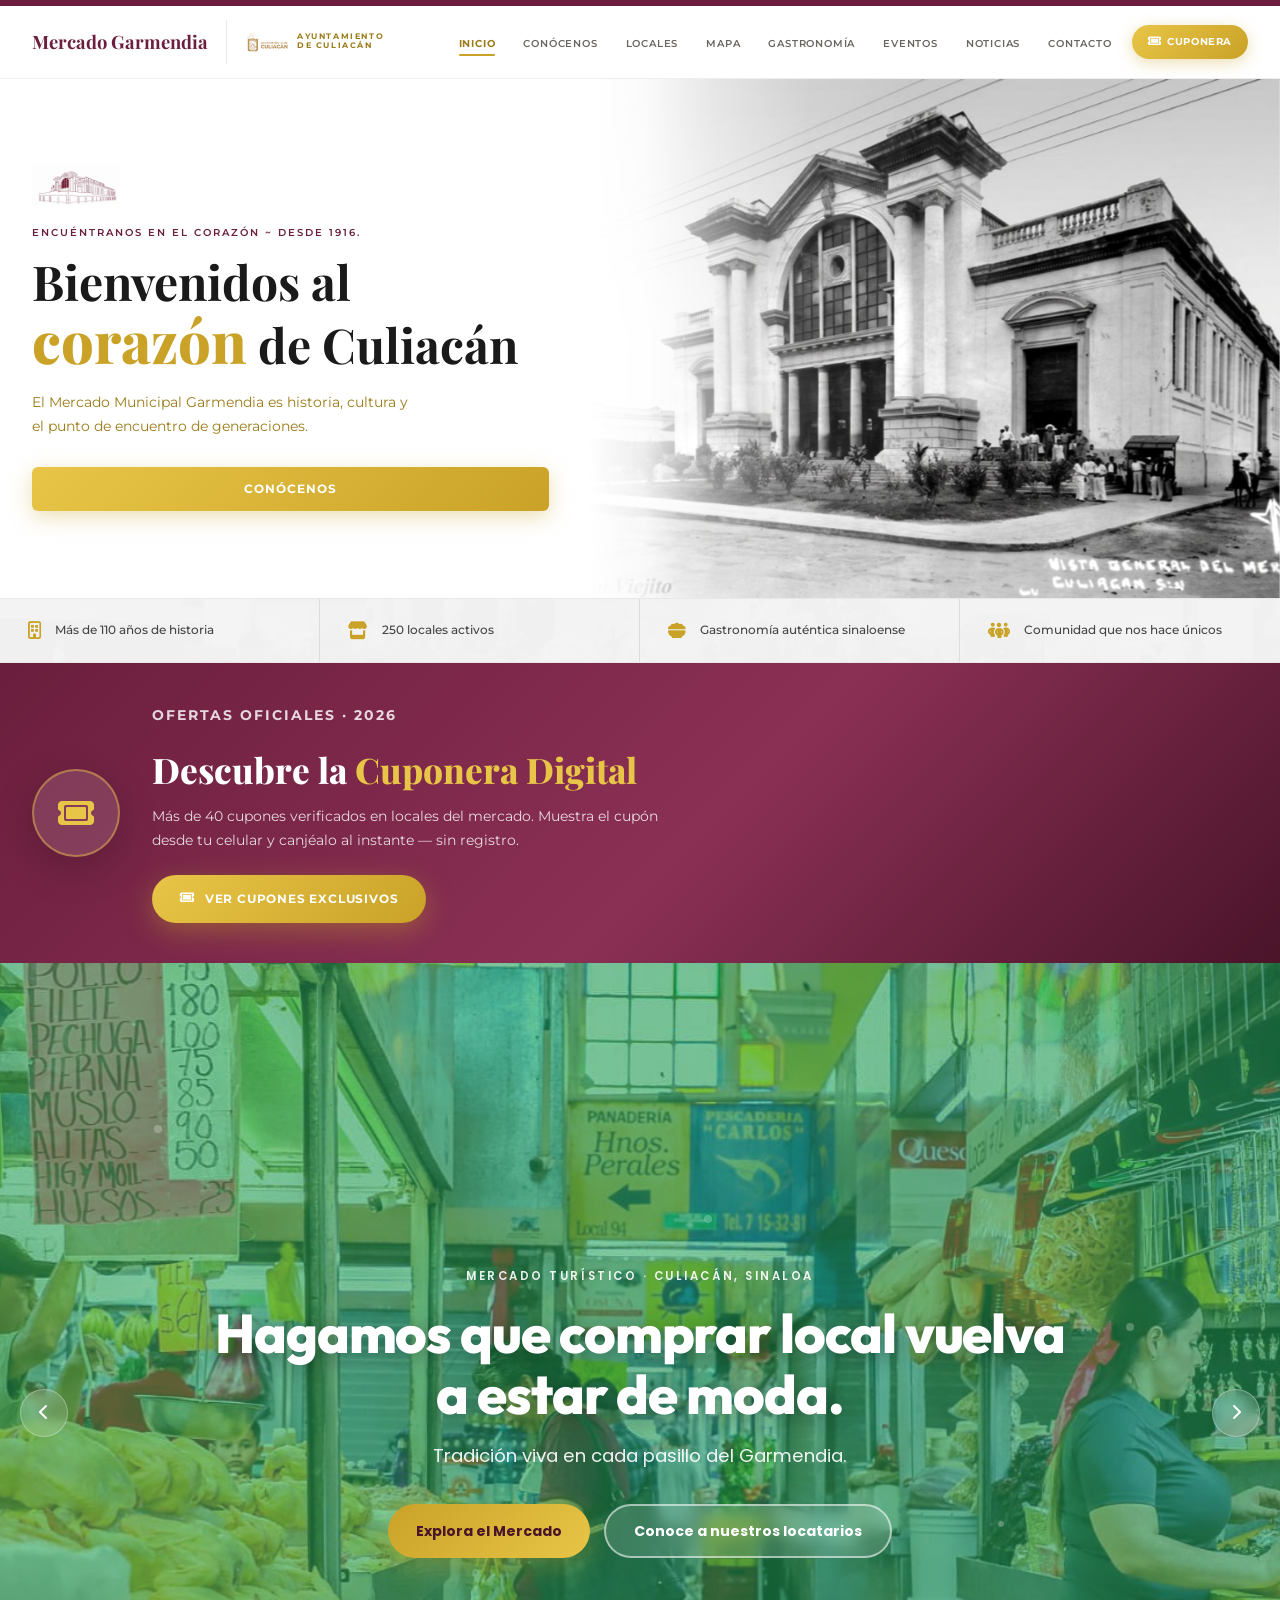
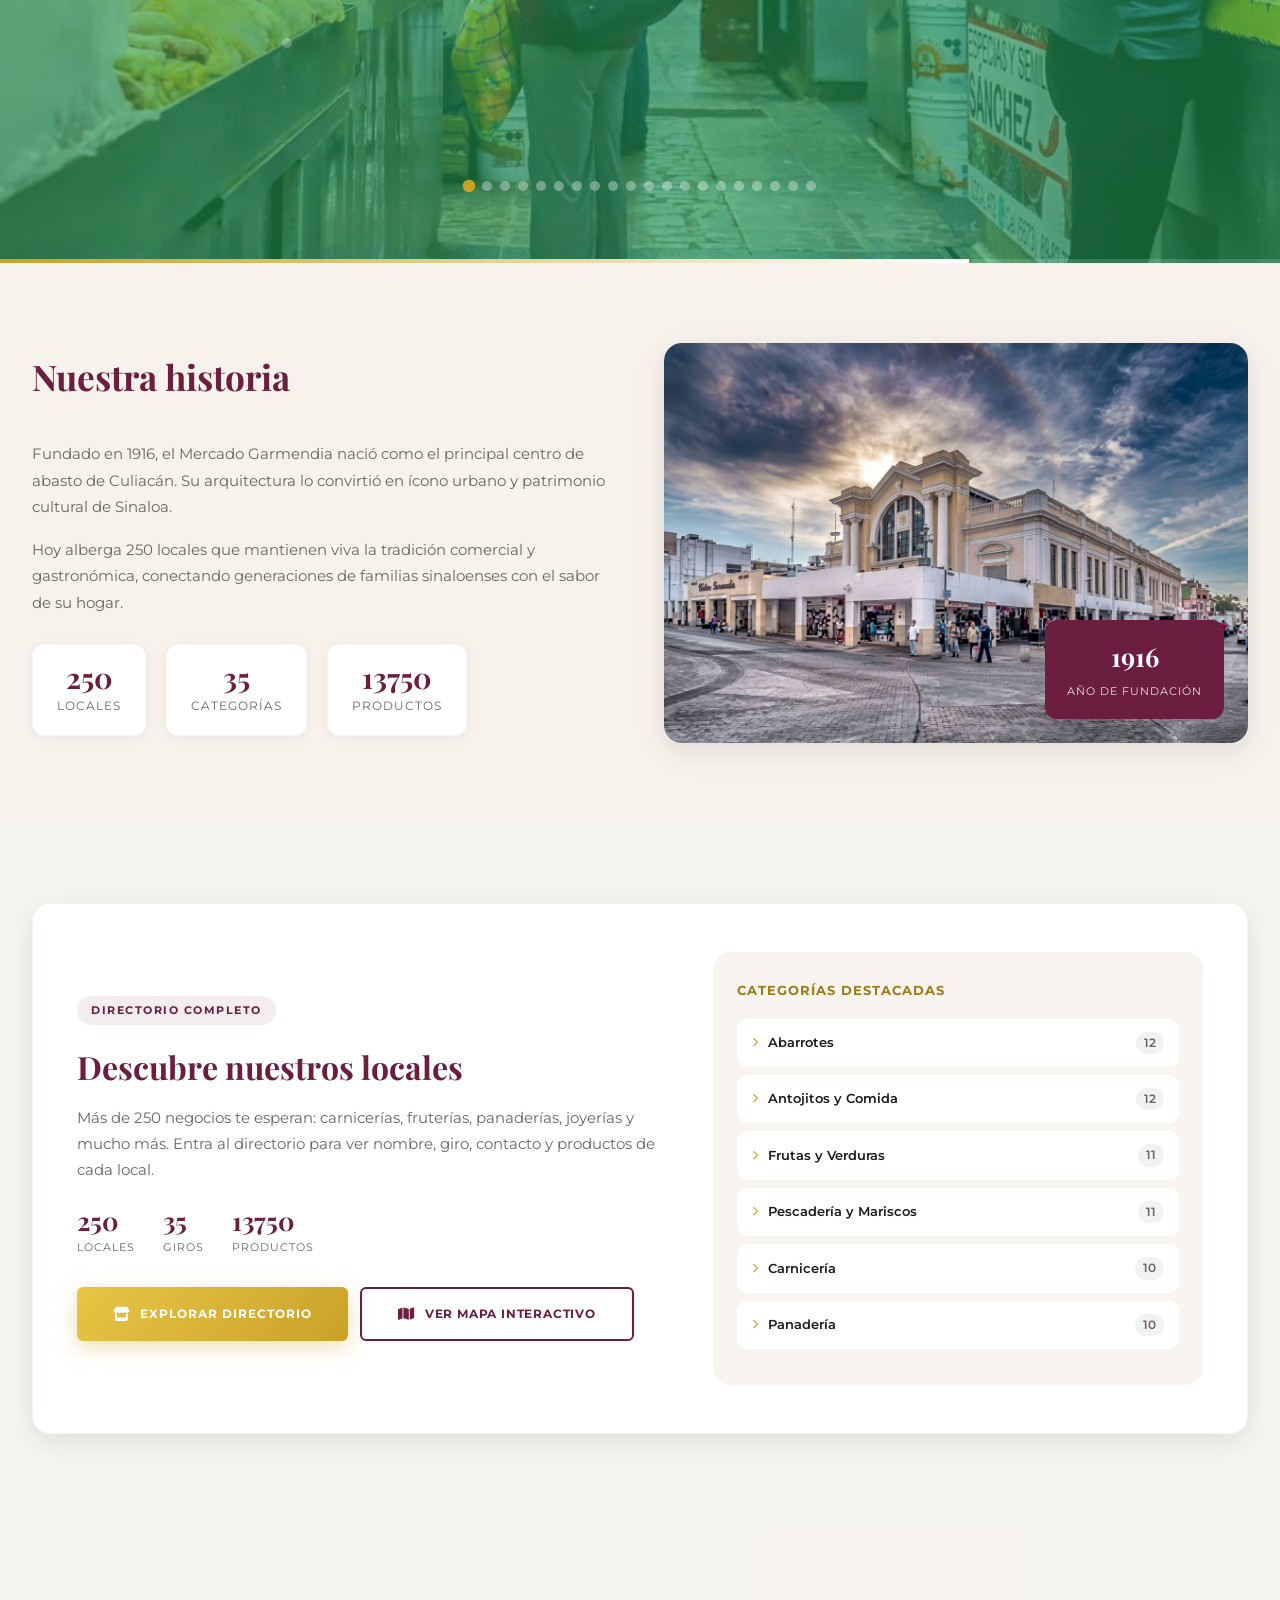
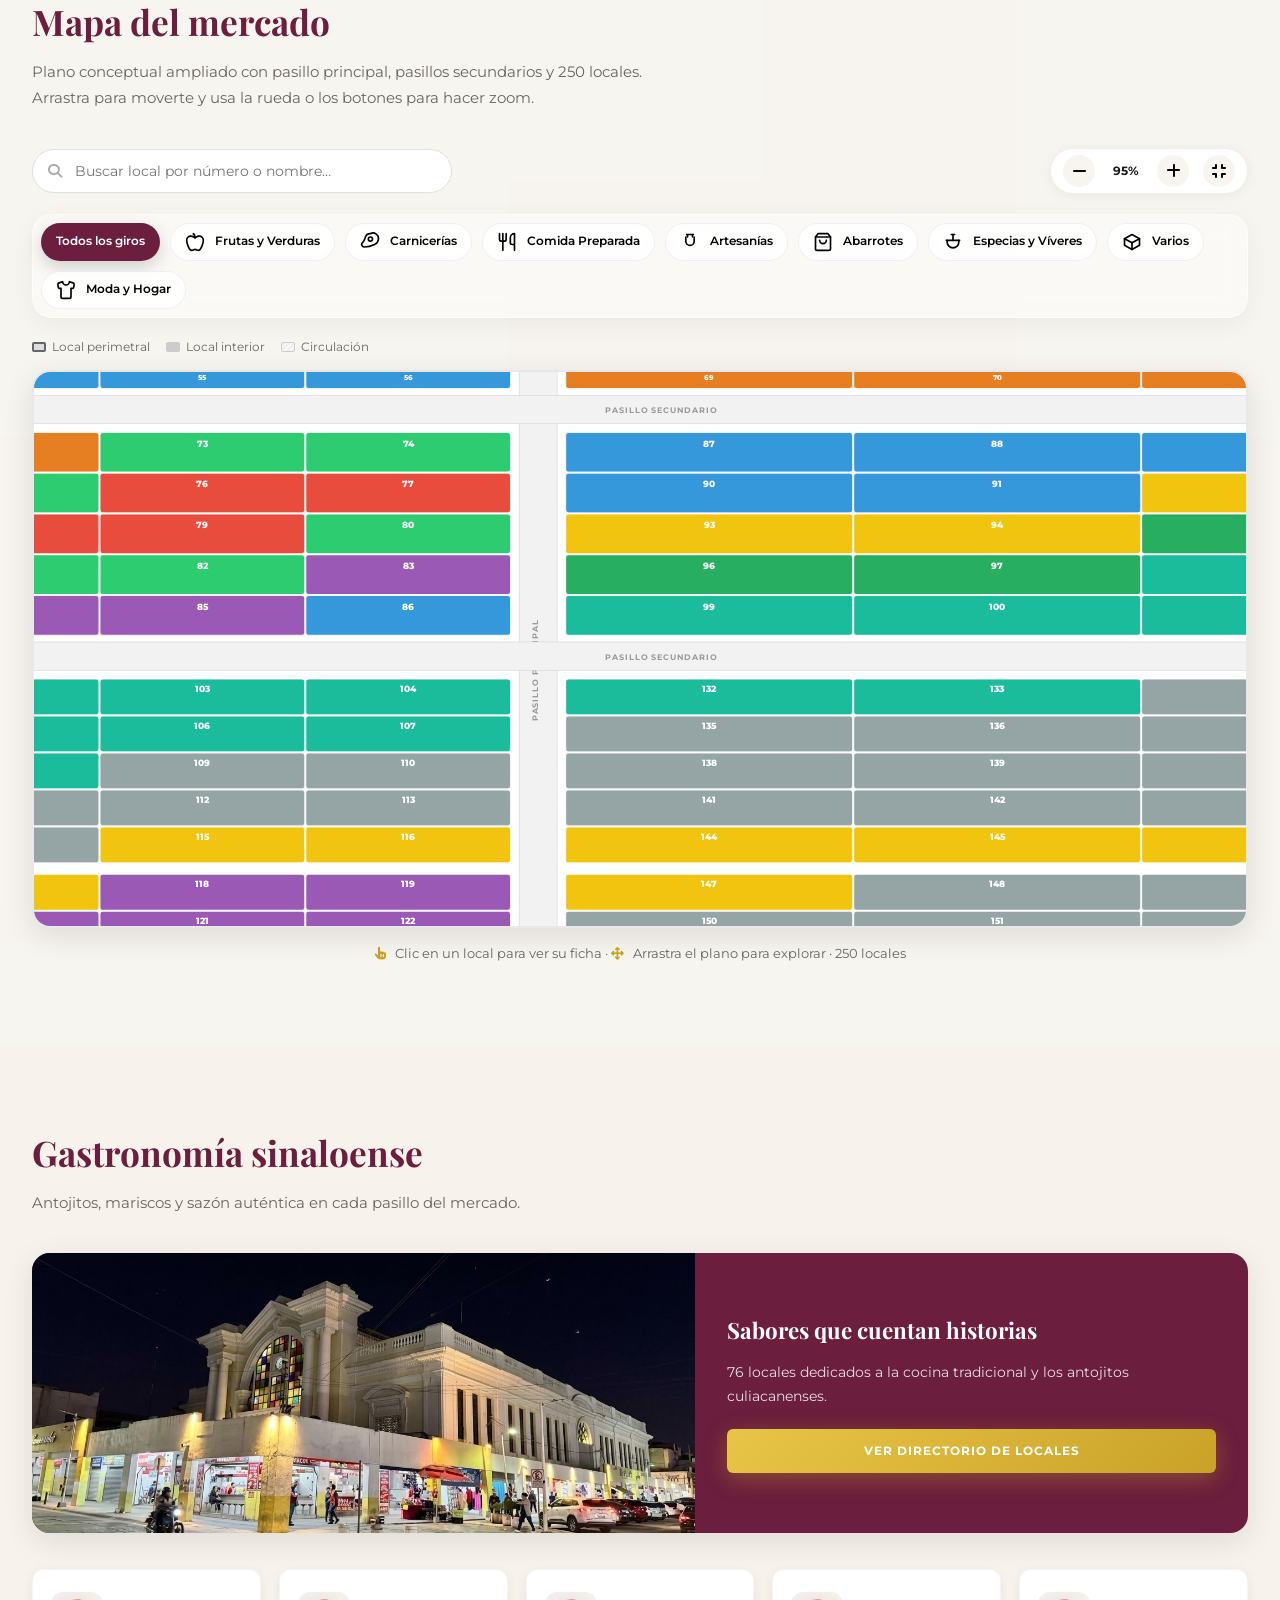
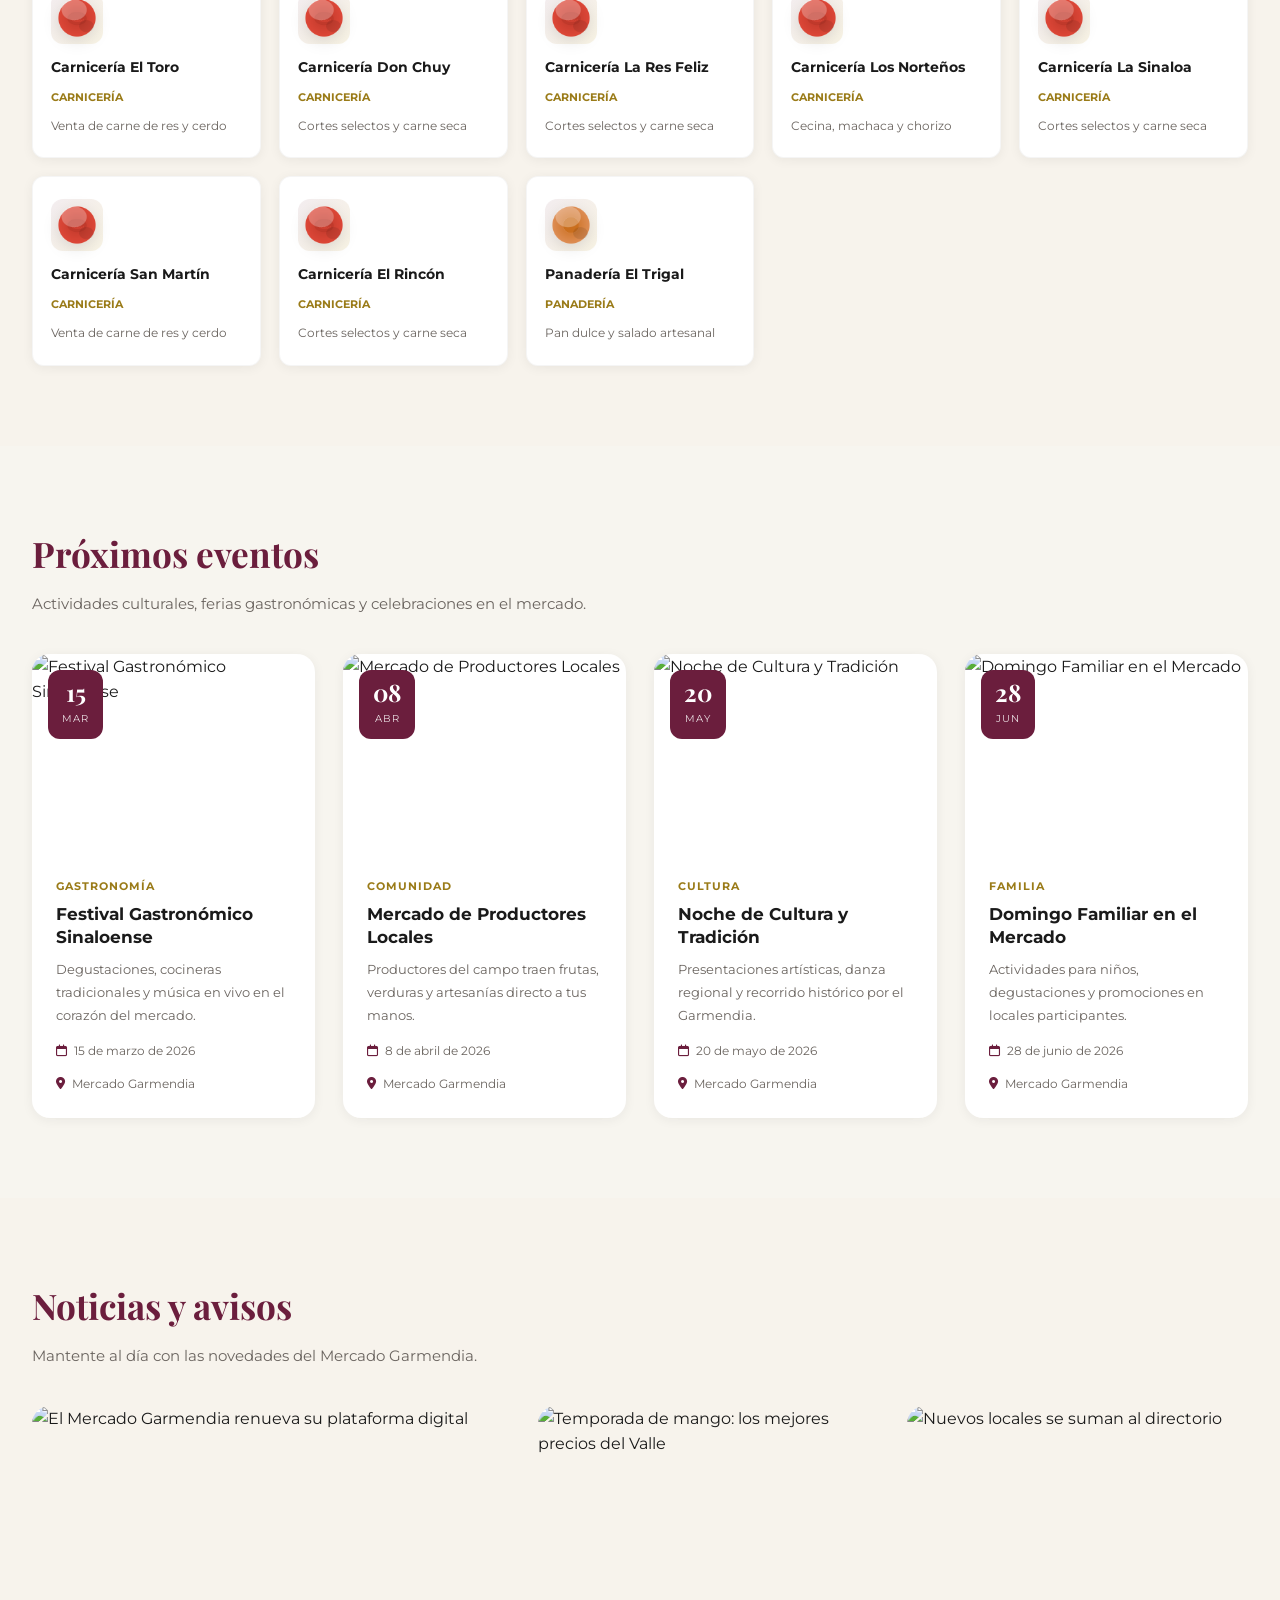
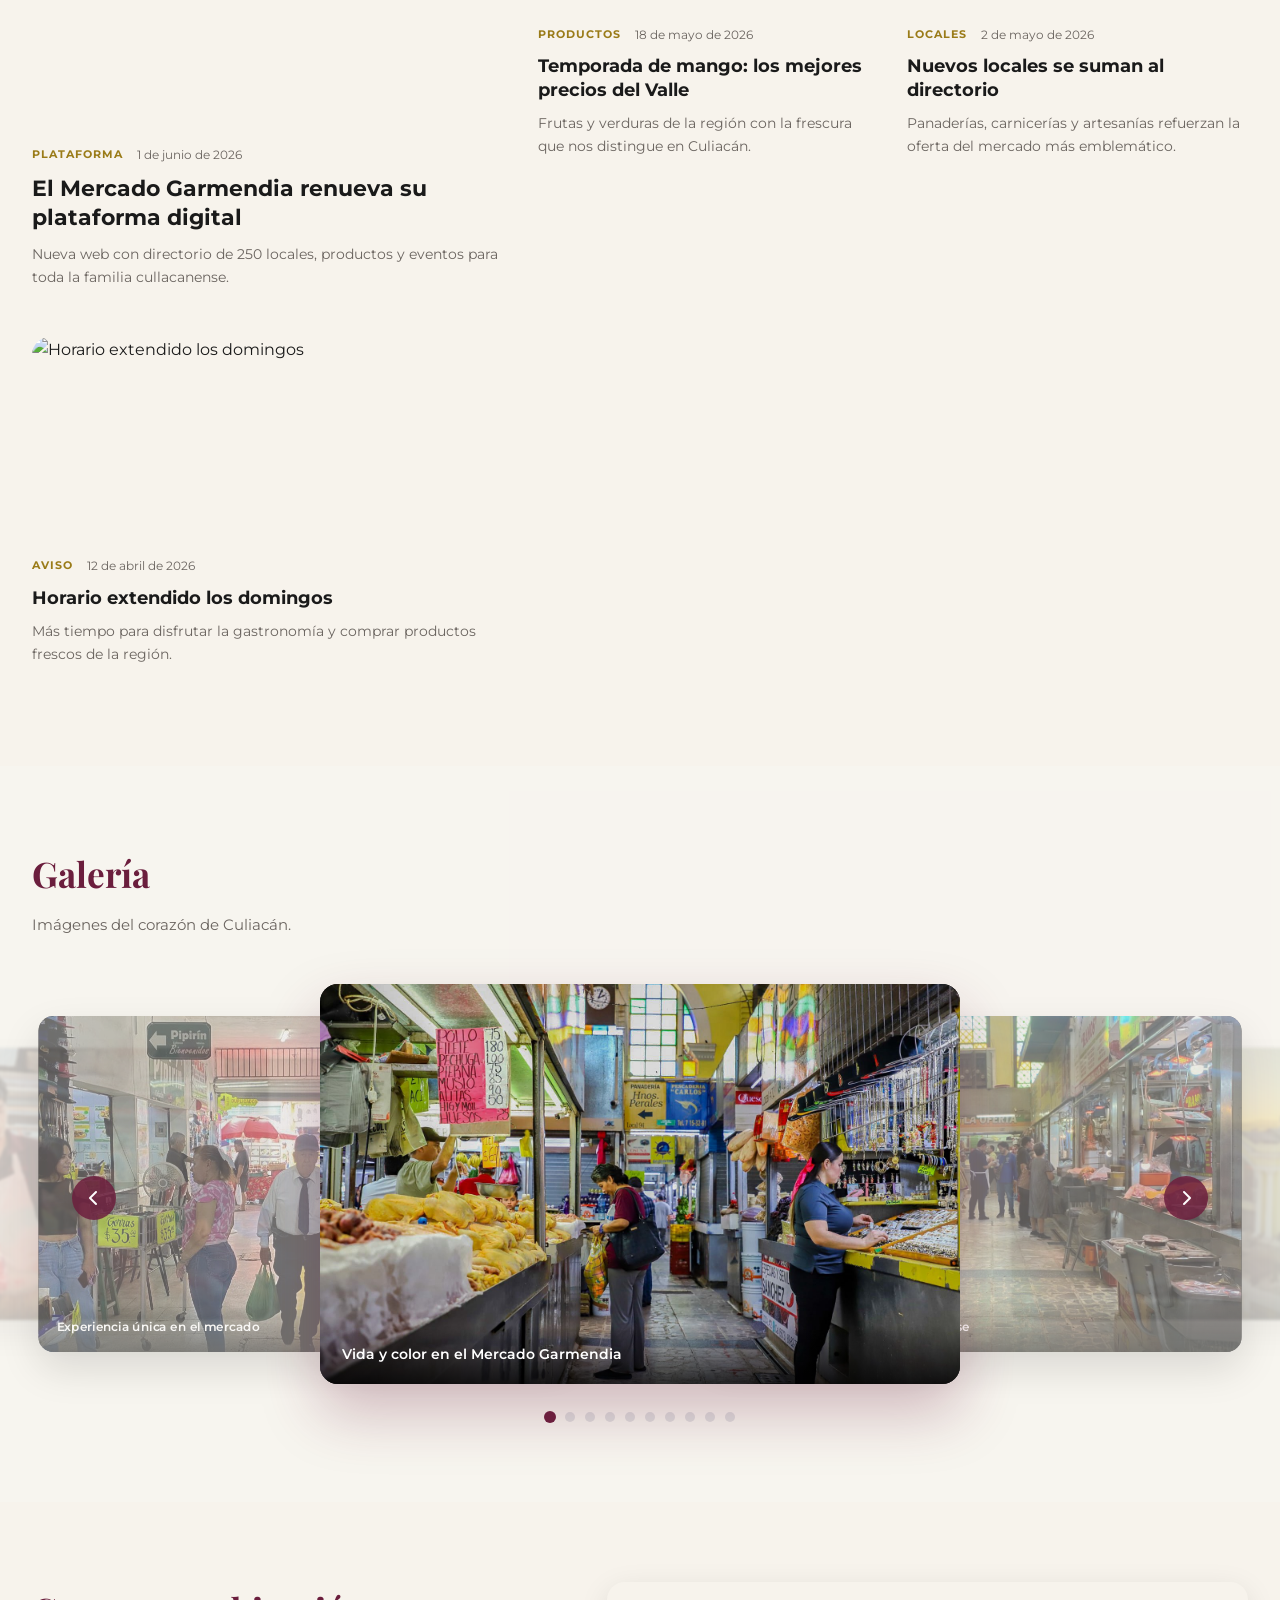
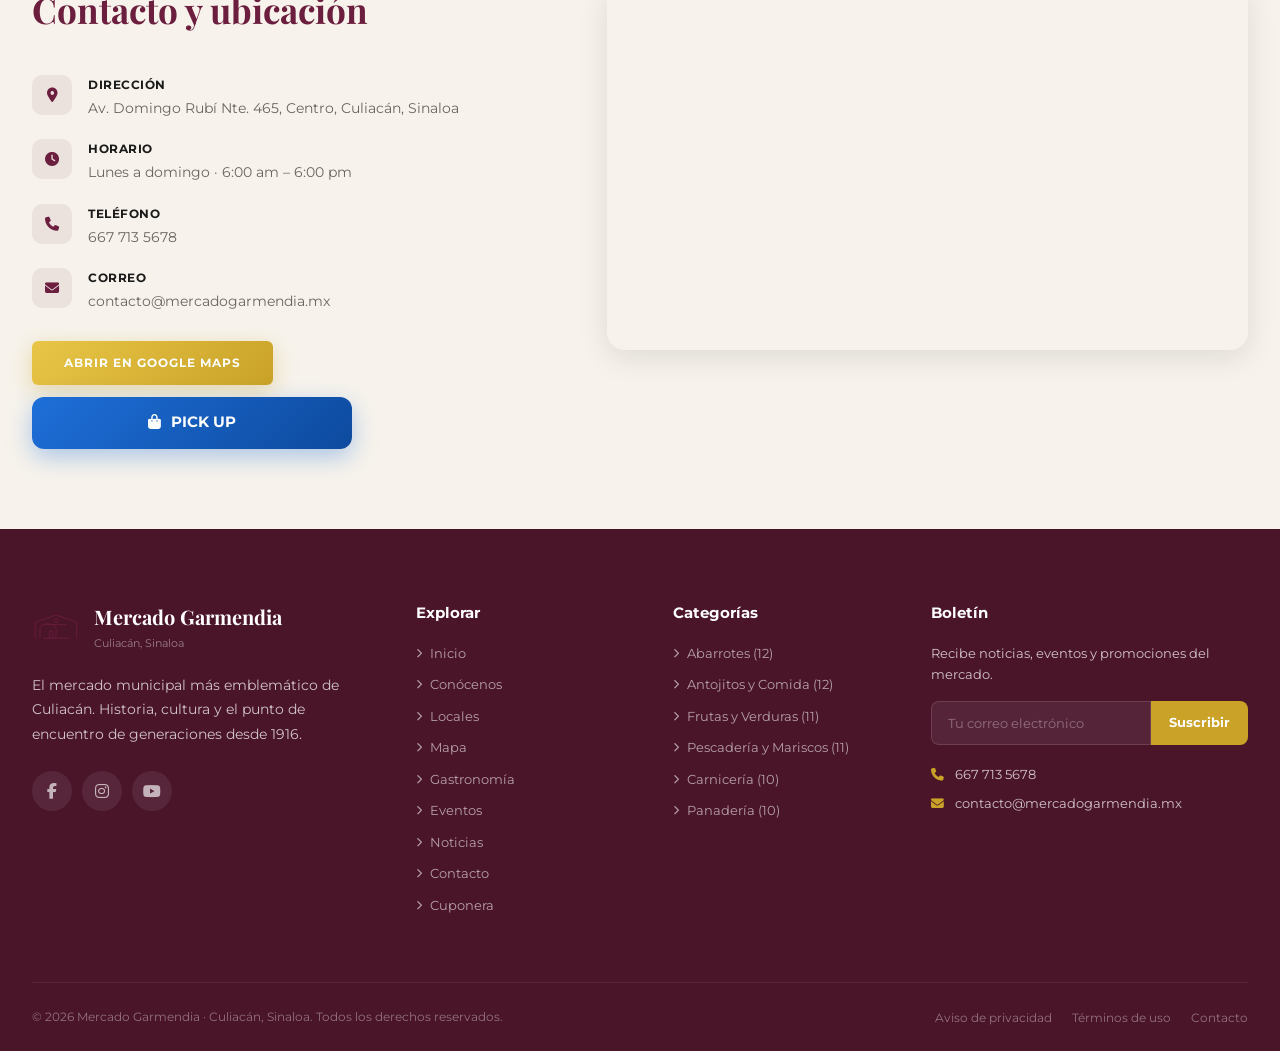
==== commit f89a3987: "Fix: Cache busting aplicado en index para forzar la carga de las funciones de Wix" ====
--- a/index.html
+++ b/index.html
@@ -32,7 +32,7 @@
   <script src="galeria-photos.js"></script>
   <script src="plano-layout.js"></script>
   <script src="hero-banner.js" defer></script>
-  <script src="catalogo-ui.js" defer></script>
+  <script src="catalogo-ui.js?v=15.1" defer></script>
   <script src="mapa.js" defer></script>
   <script src="pickup-entry.js" defer></script>
   <script src="main.js" defer></script>
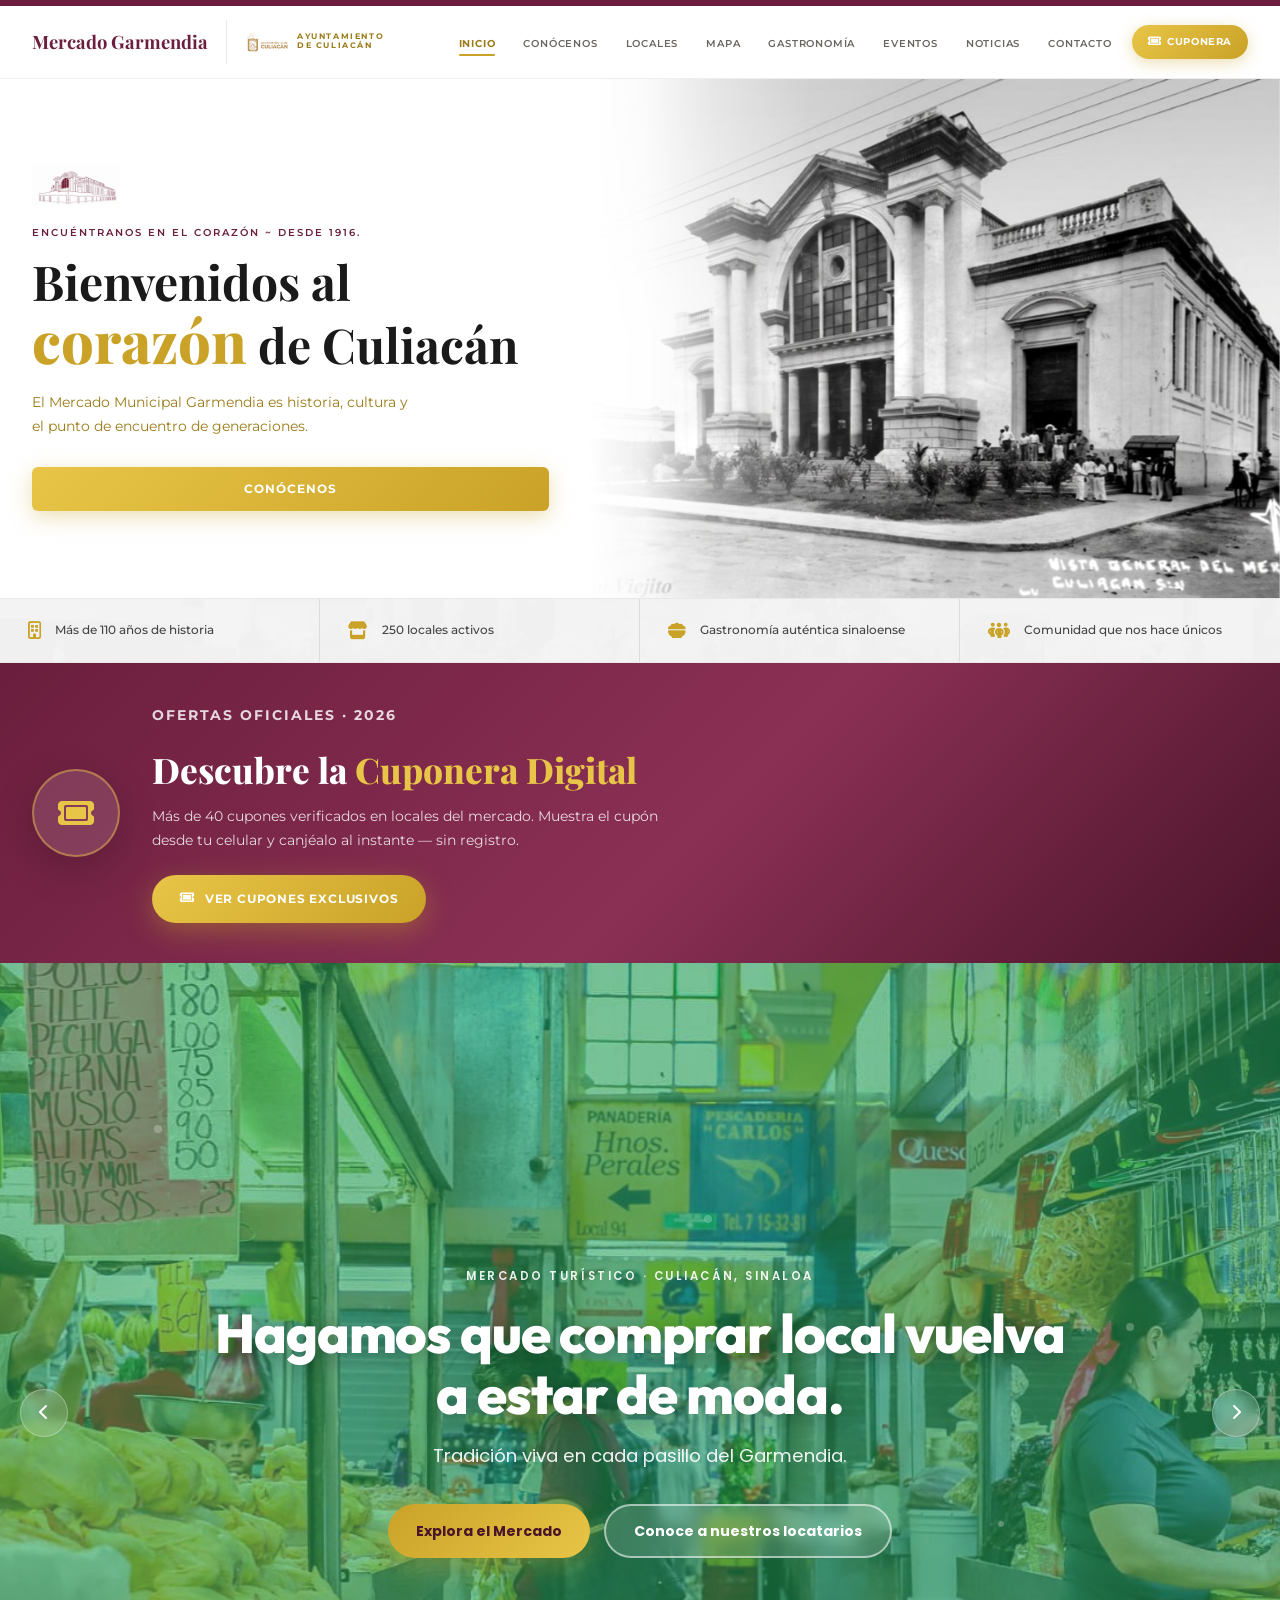
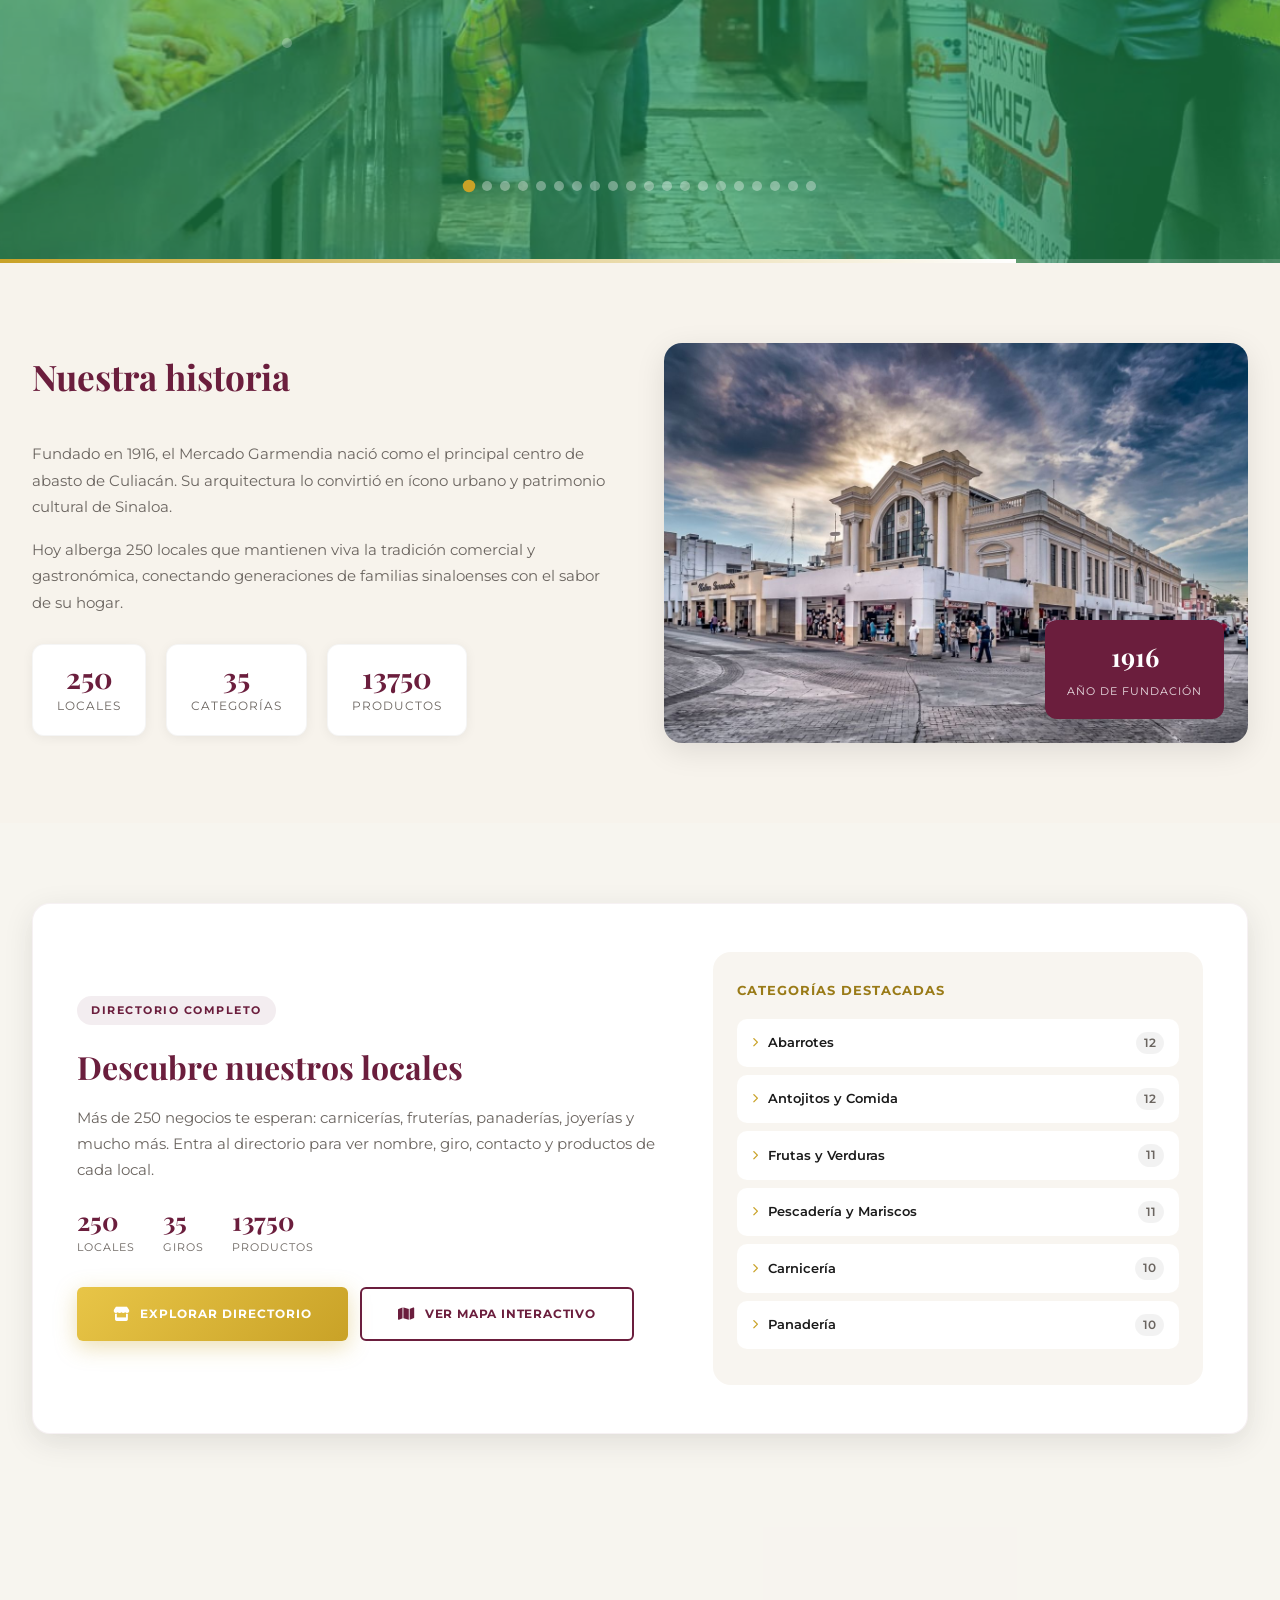
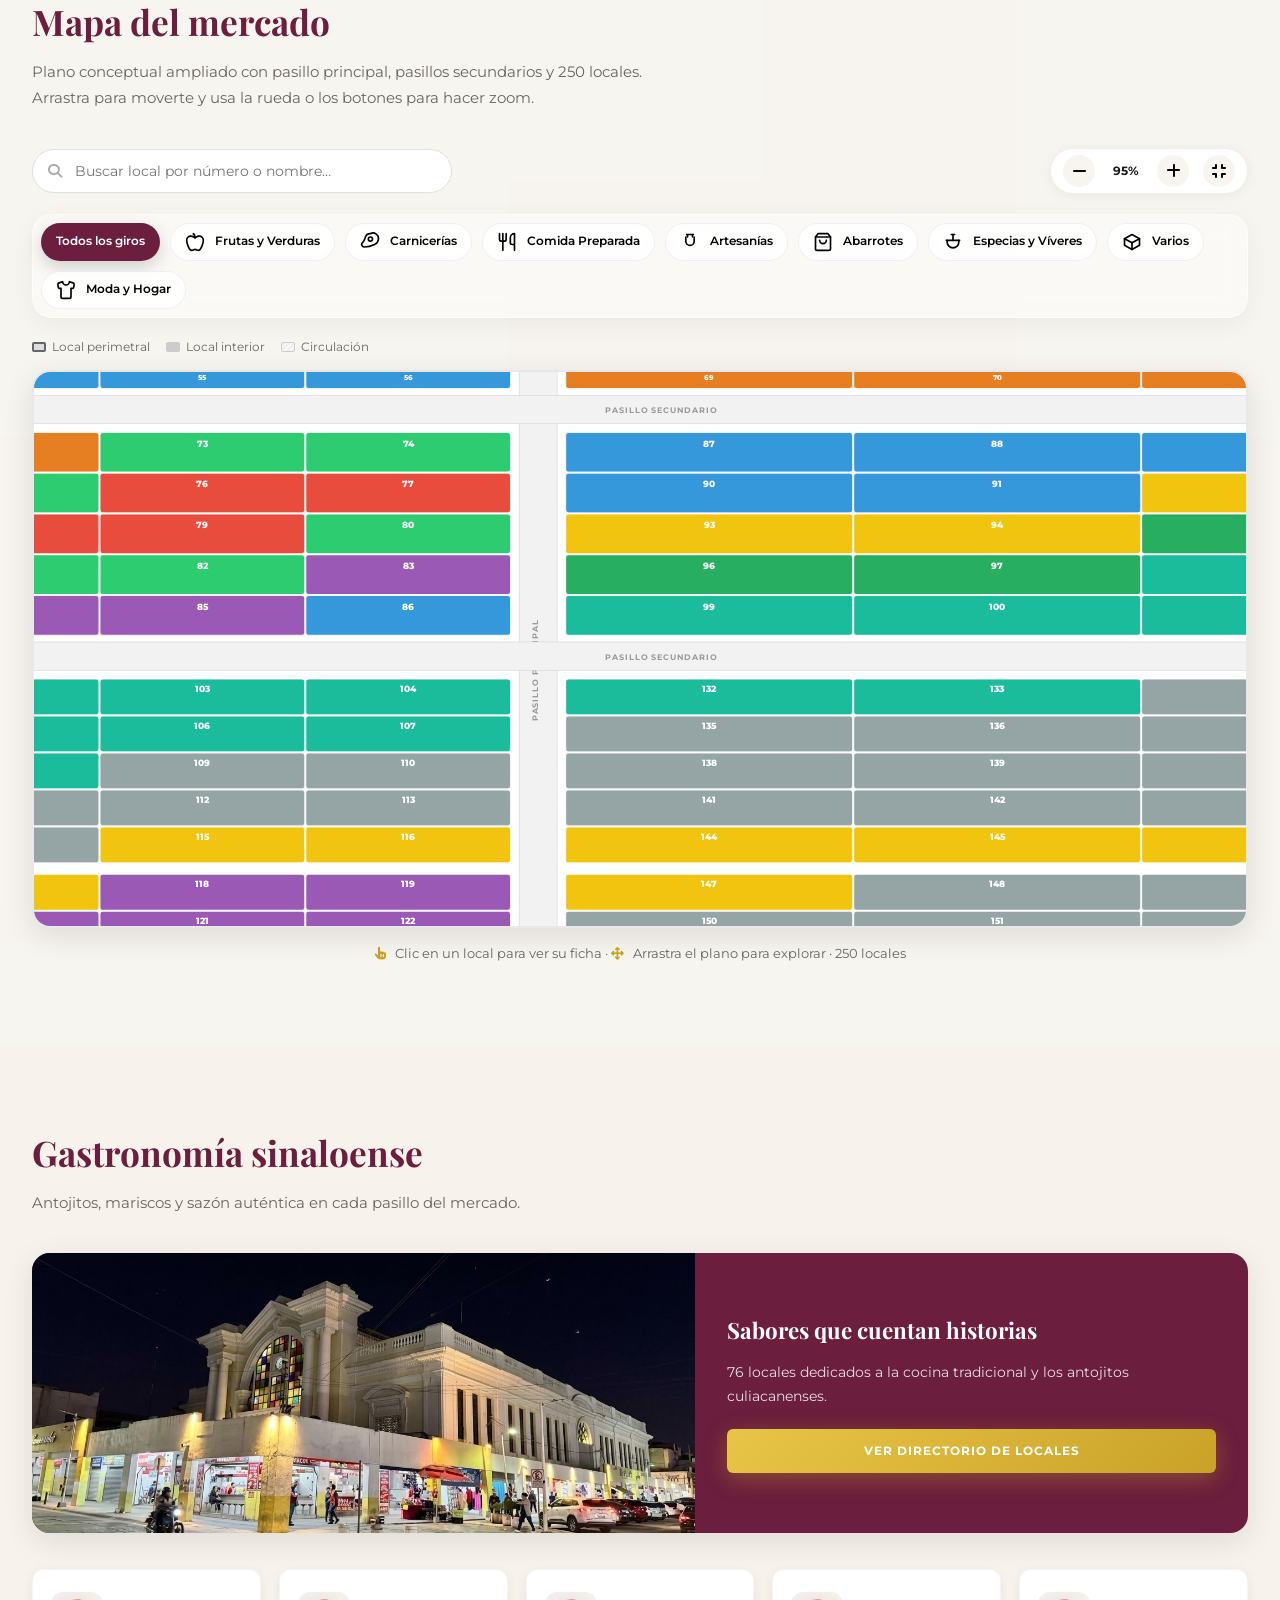
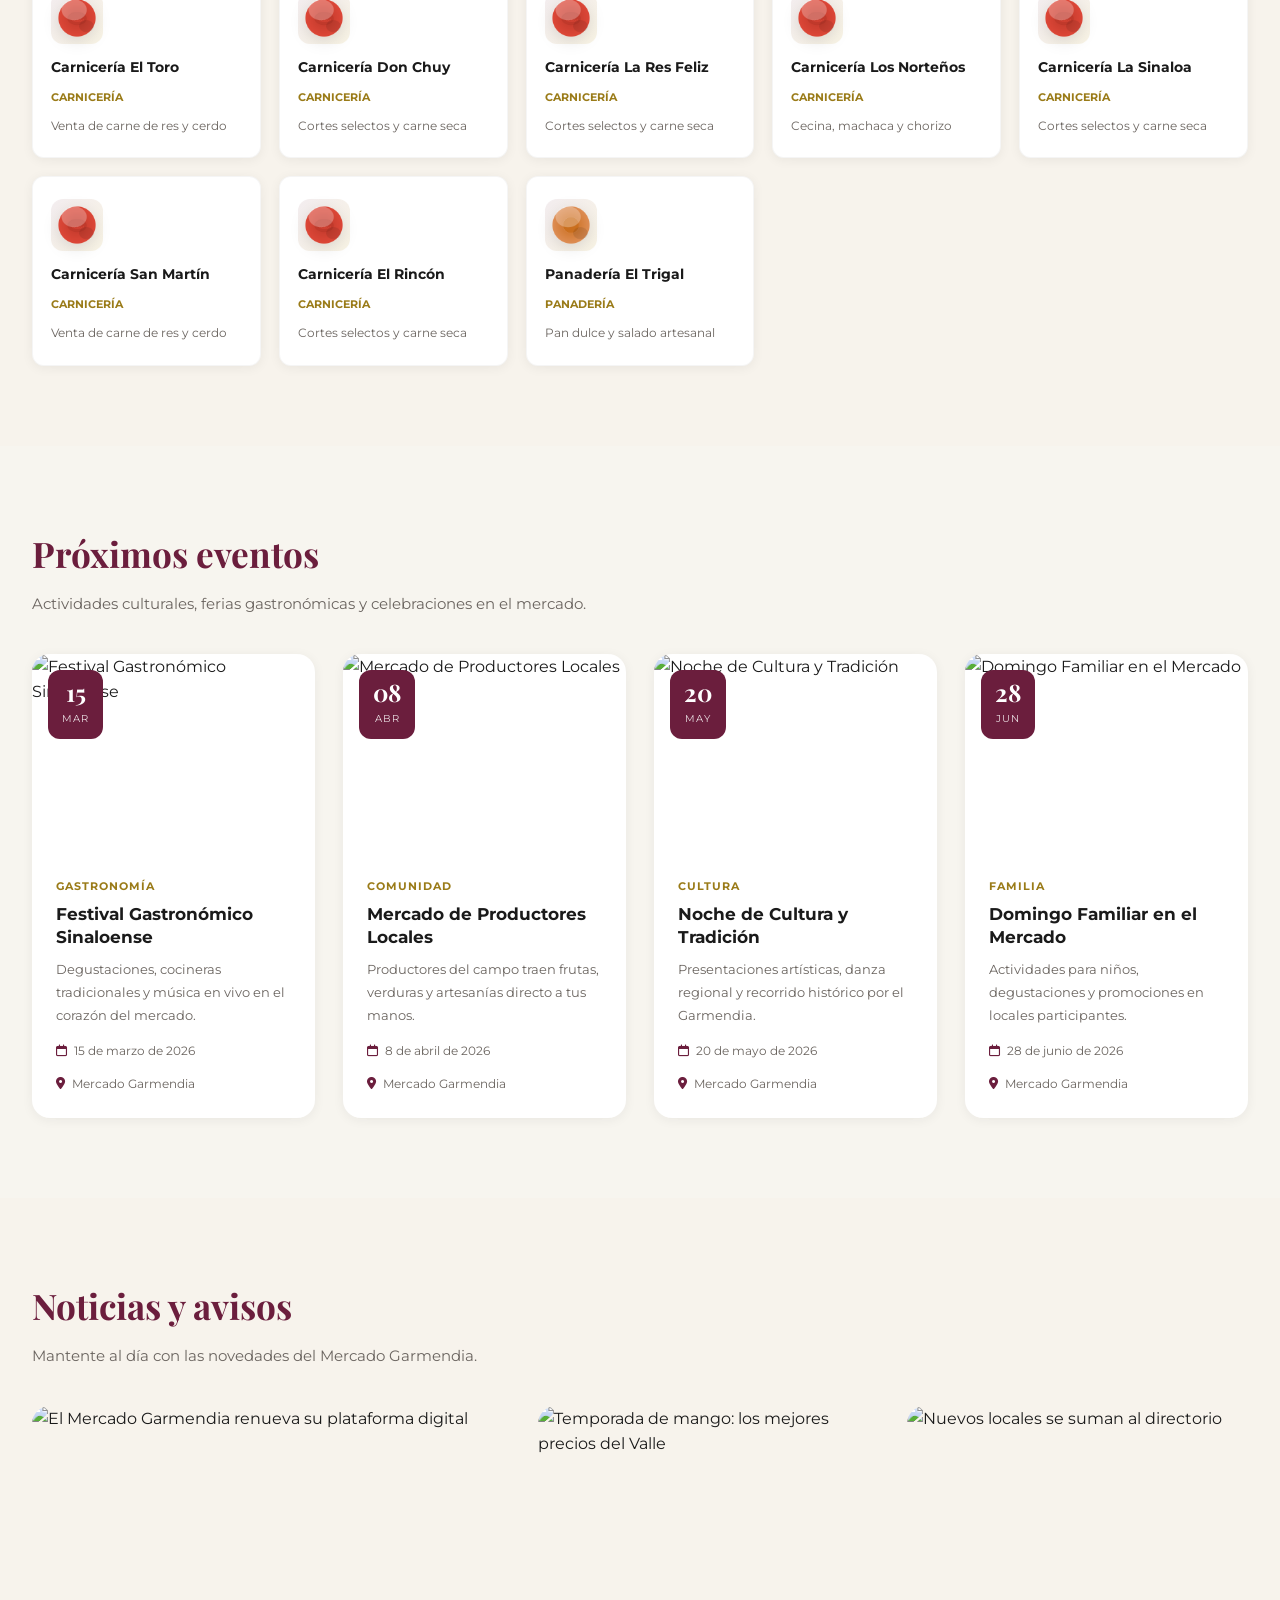
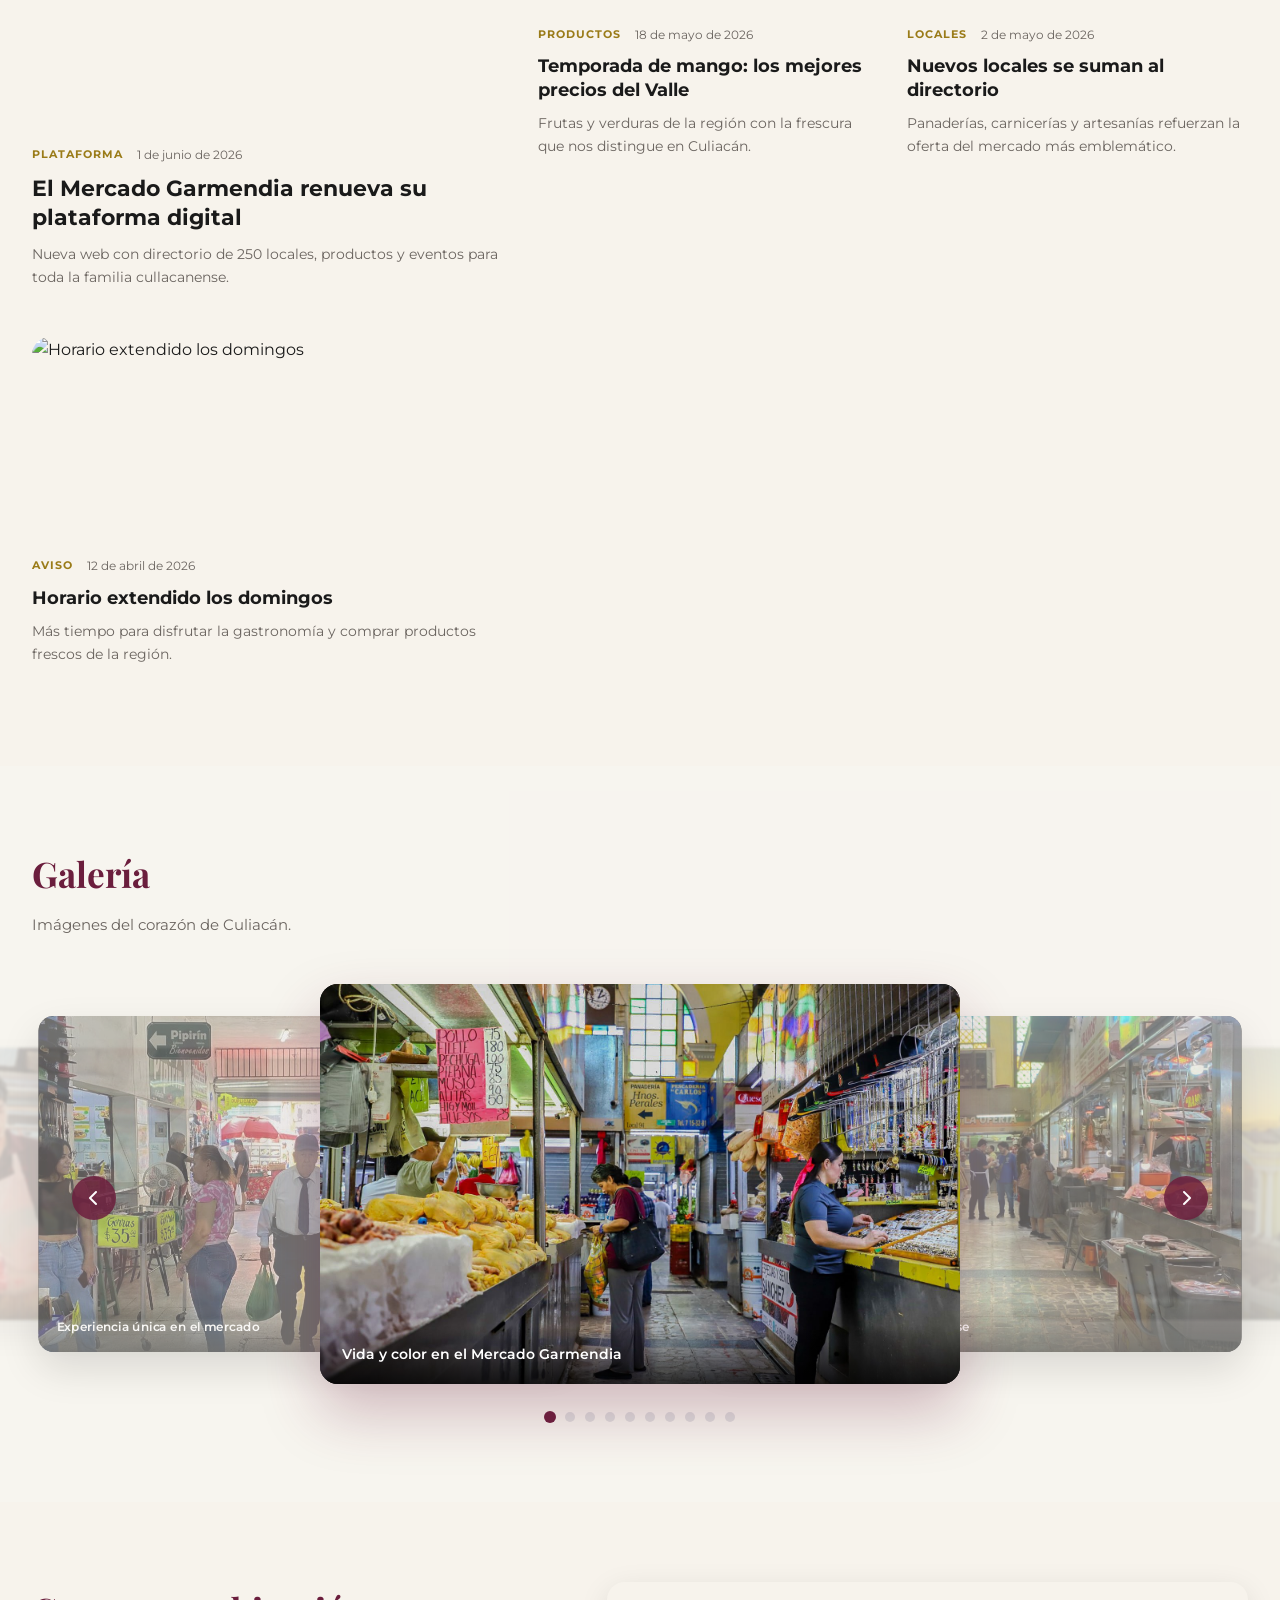
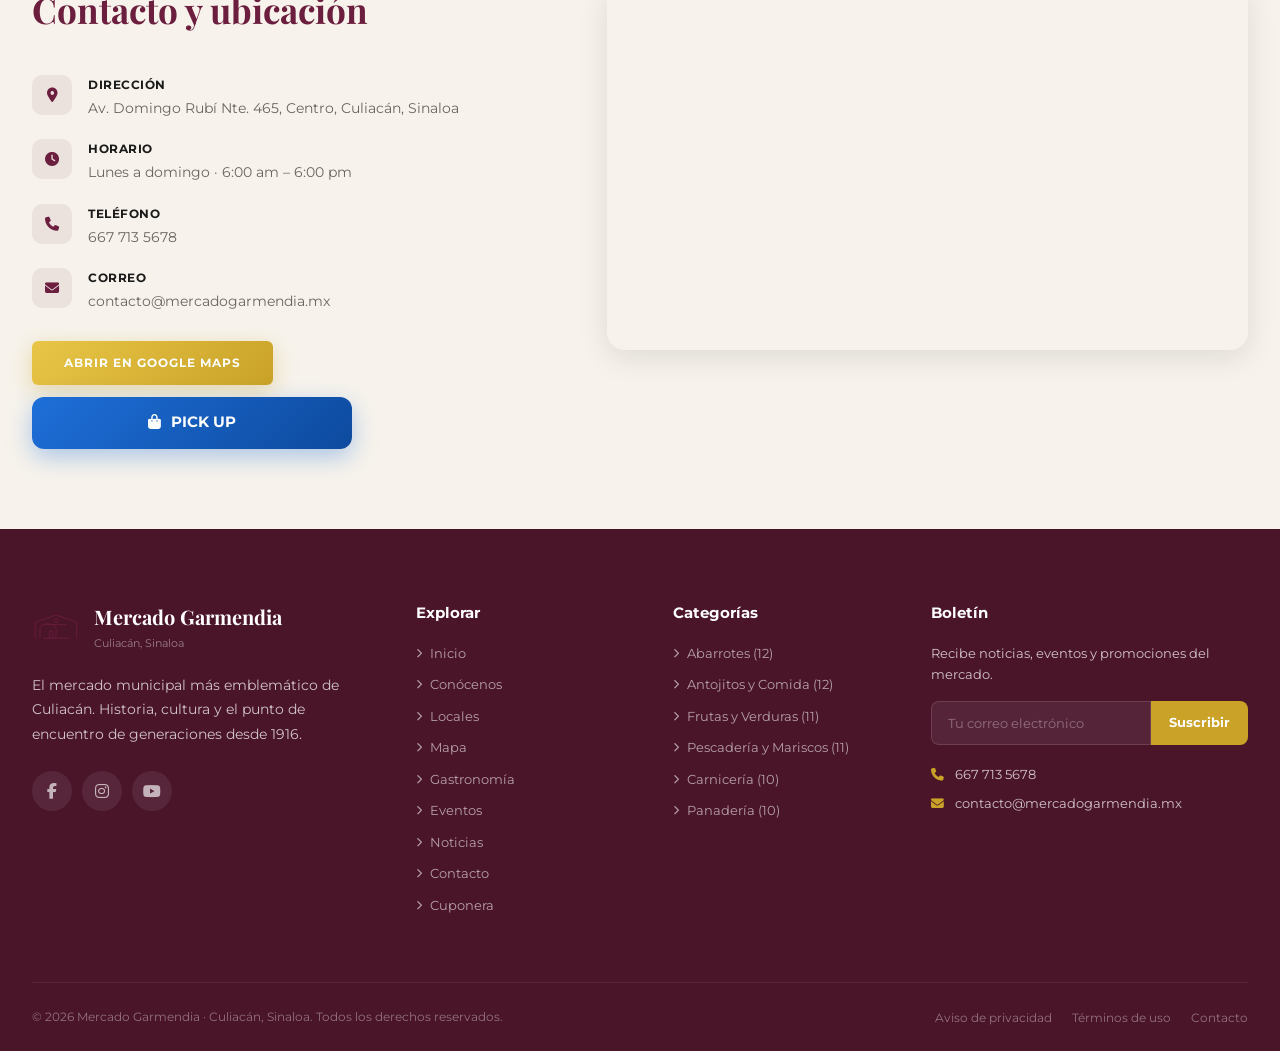
==== commit 90b3df33: "Update index.html" ====
--- a/index.html
+++ b/index.html
@@ -32,9 +32,9 @@
   <script src="galeria-photos.js"></script>
   <script src="plano-layout.js"></script>
   <script src="hero-banner.js" defer></script>
-  <script src="catalogo-ui.js?v=15.1" defer></script>
+  <script src="catalogo-ui.js?v=15.3" defer></script>
   <script src="mapa.js" defer></script>
   <script src="pickup-entry.js" defer></script>
   <script src="main.js" defer></script>
 </body>
-</html>+</html>
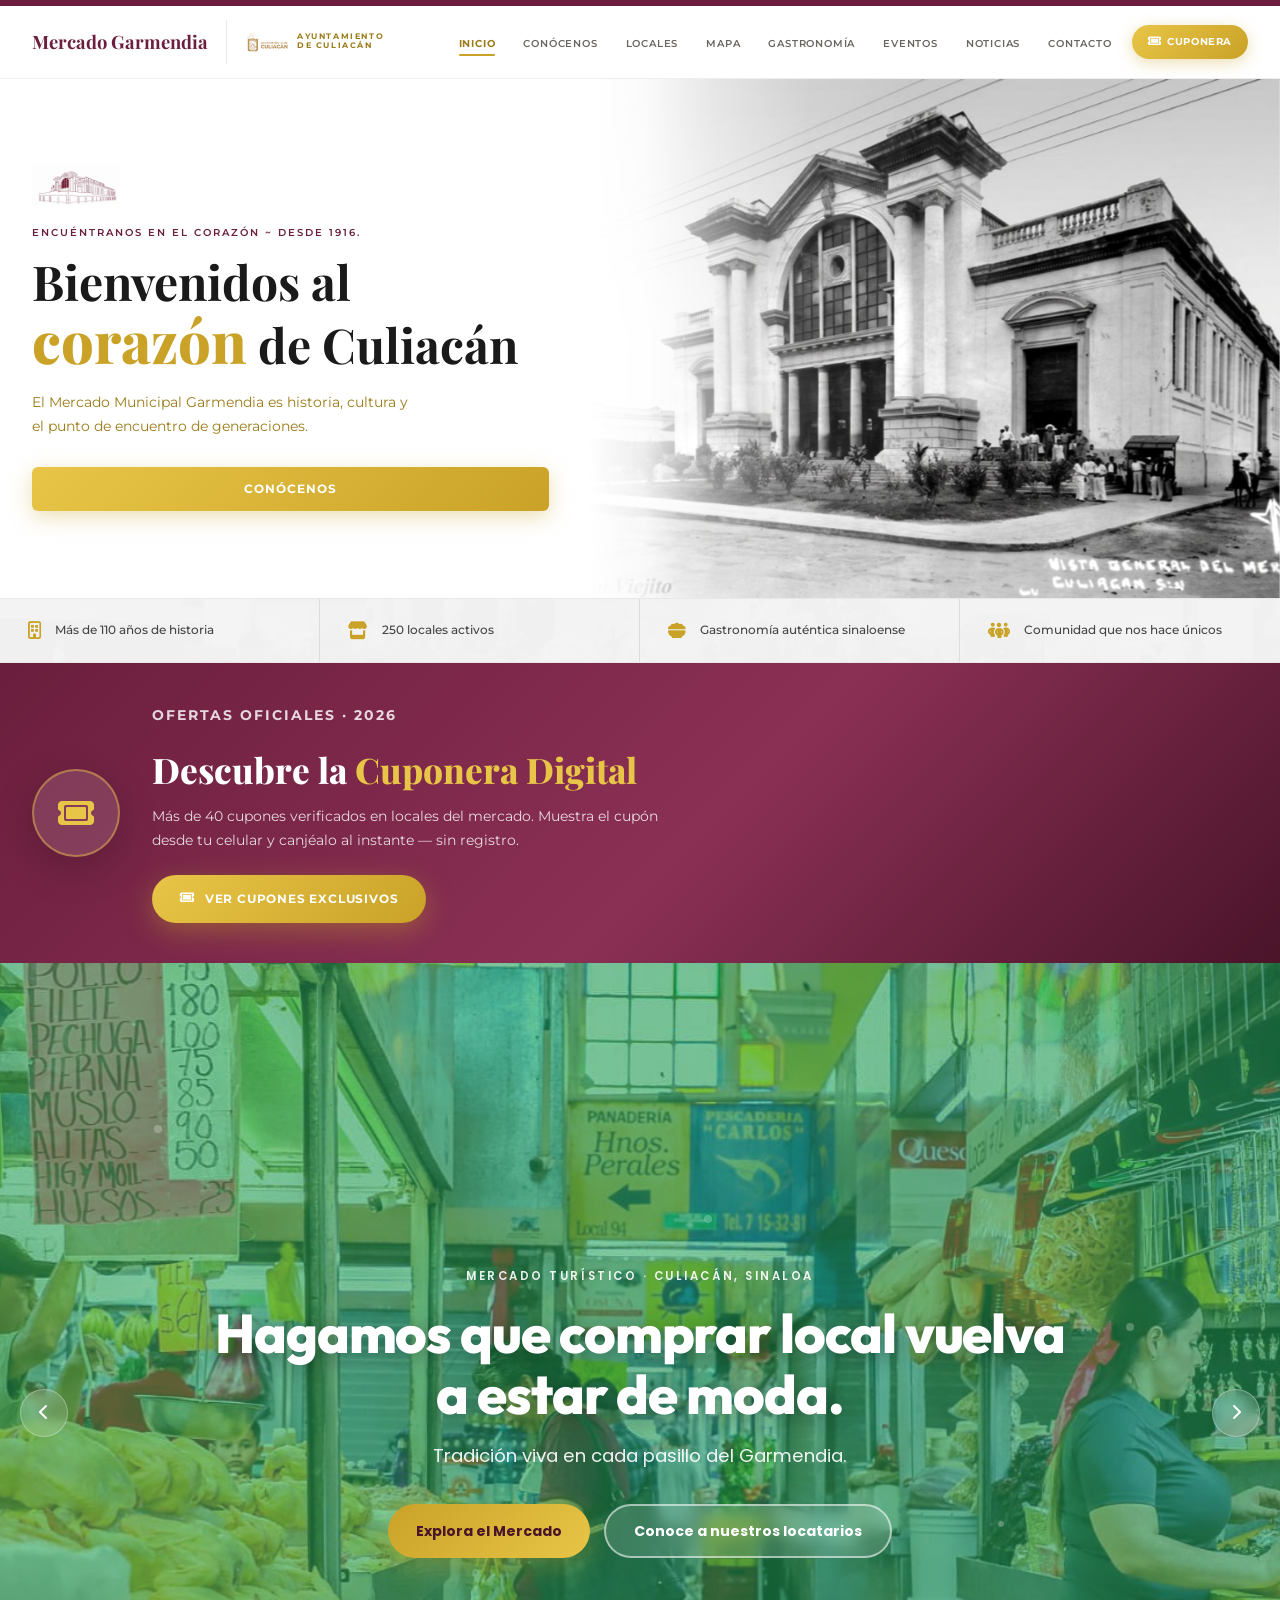
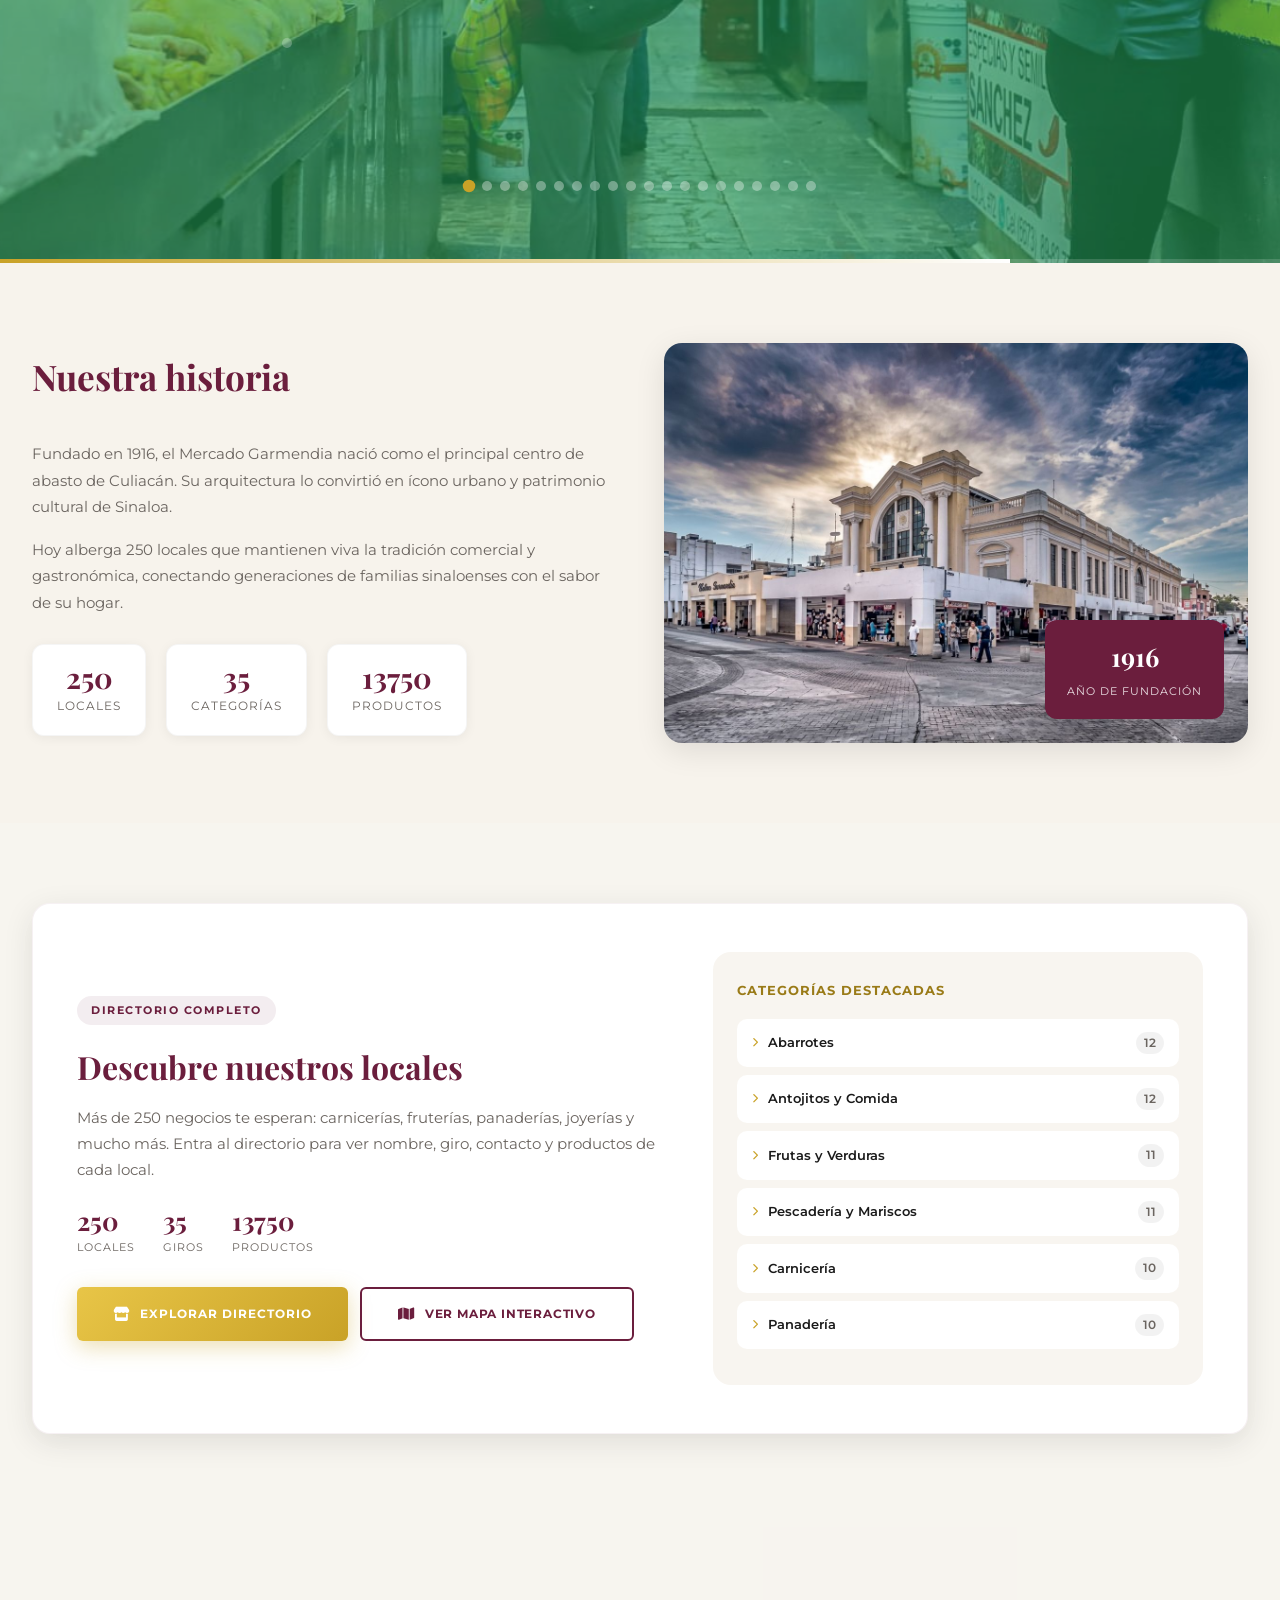
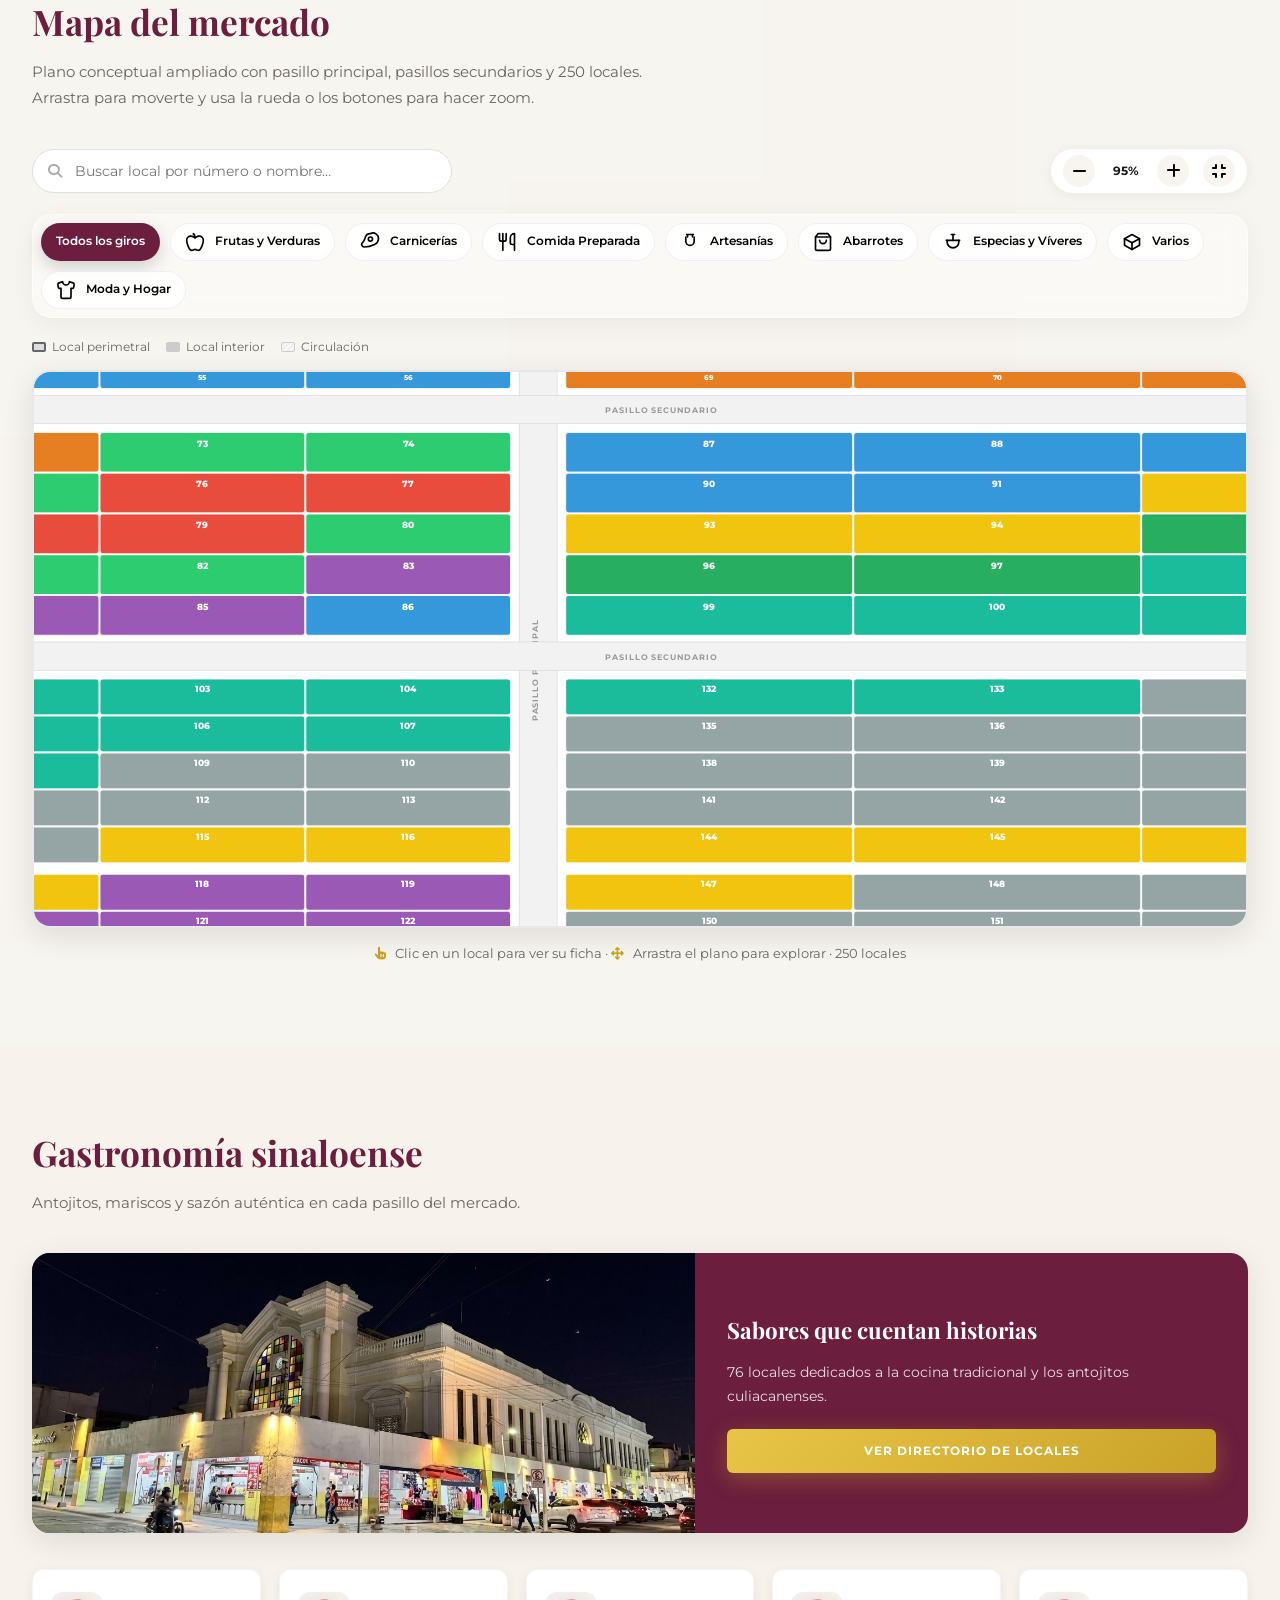
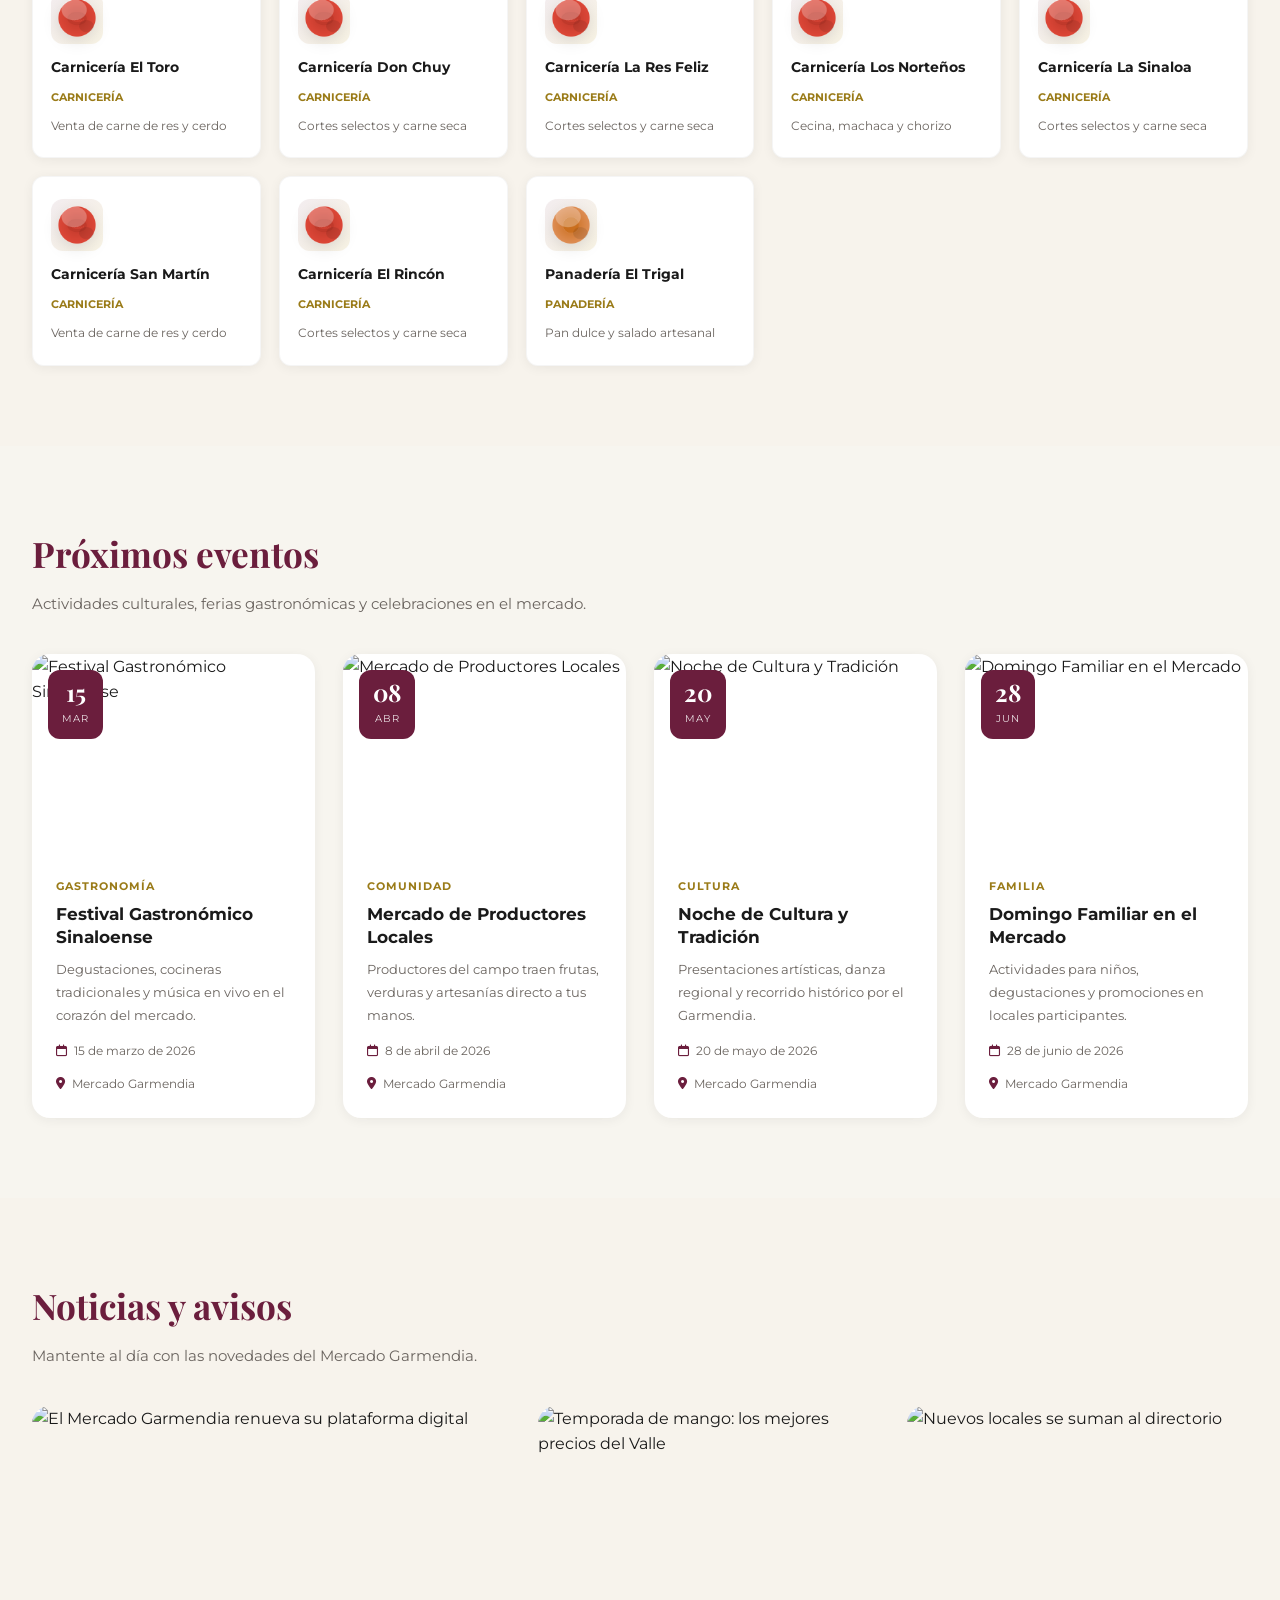
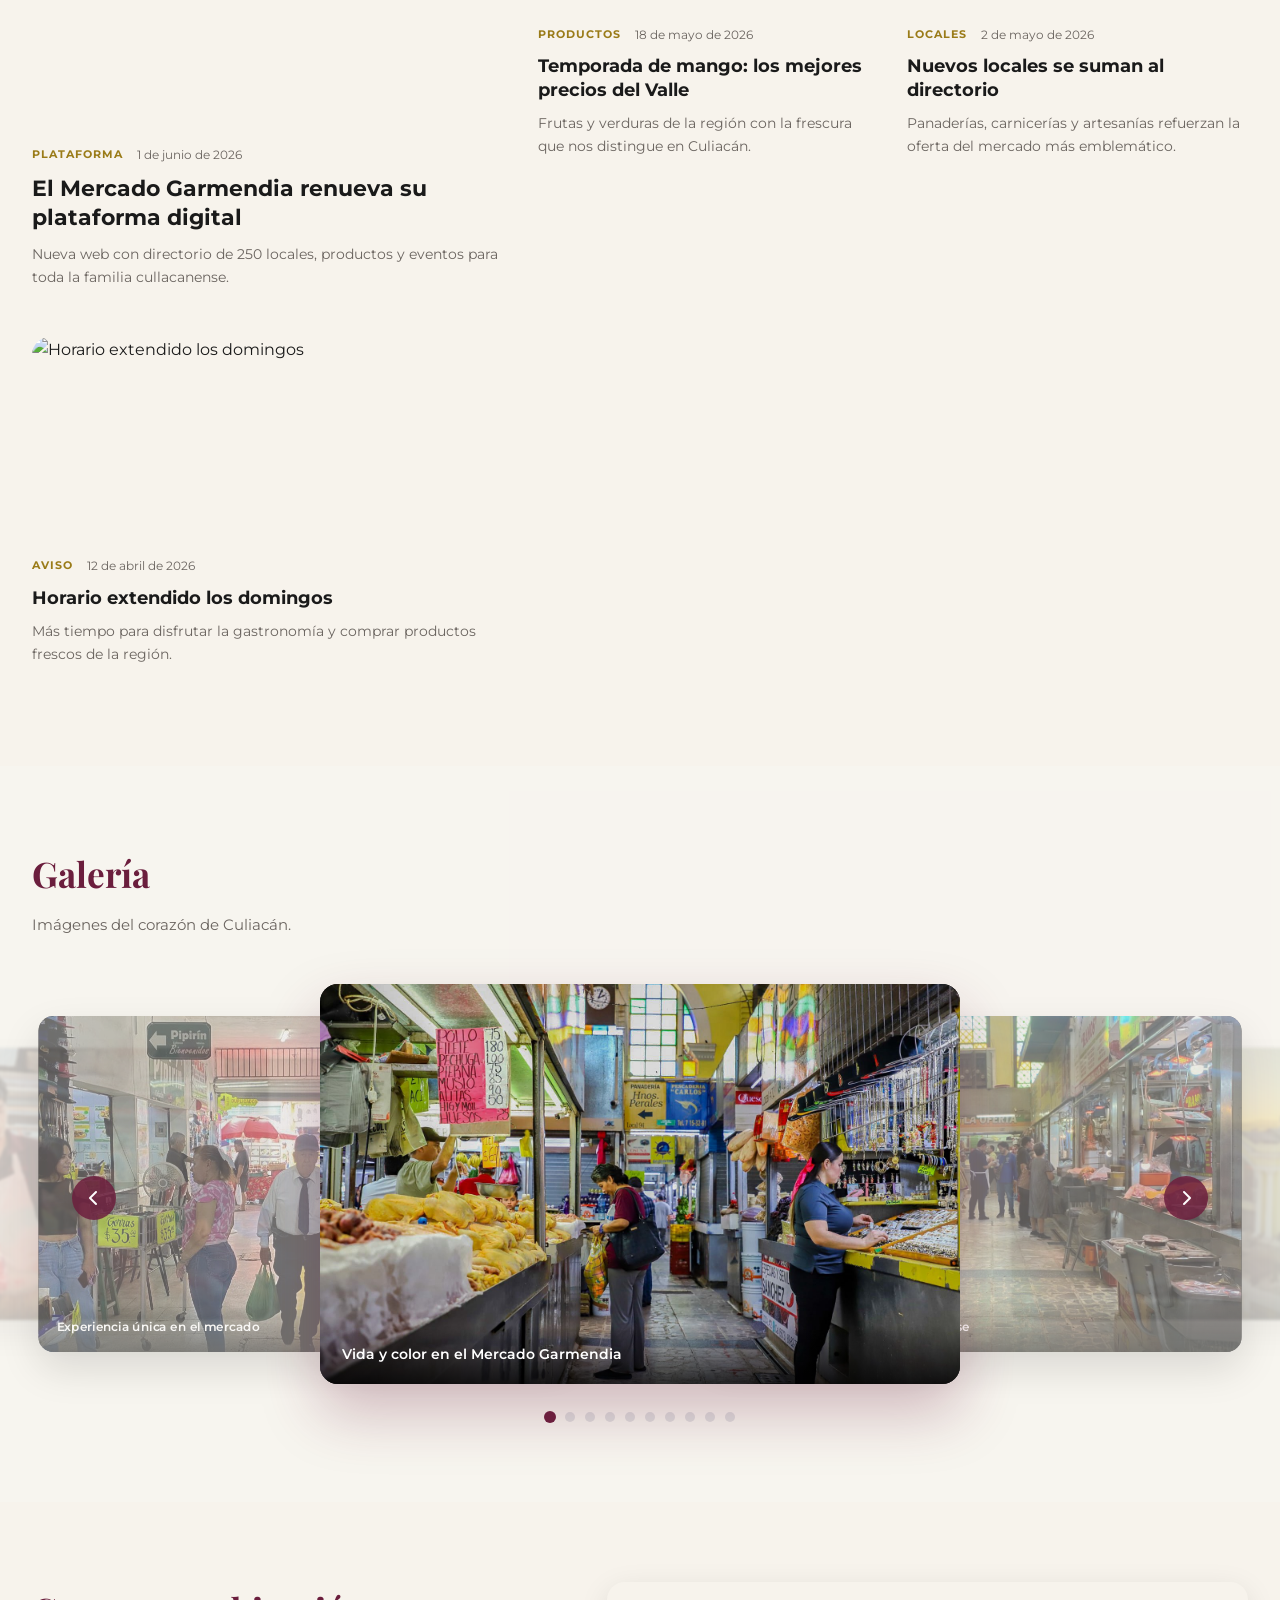
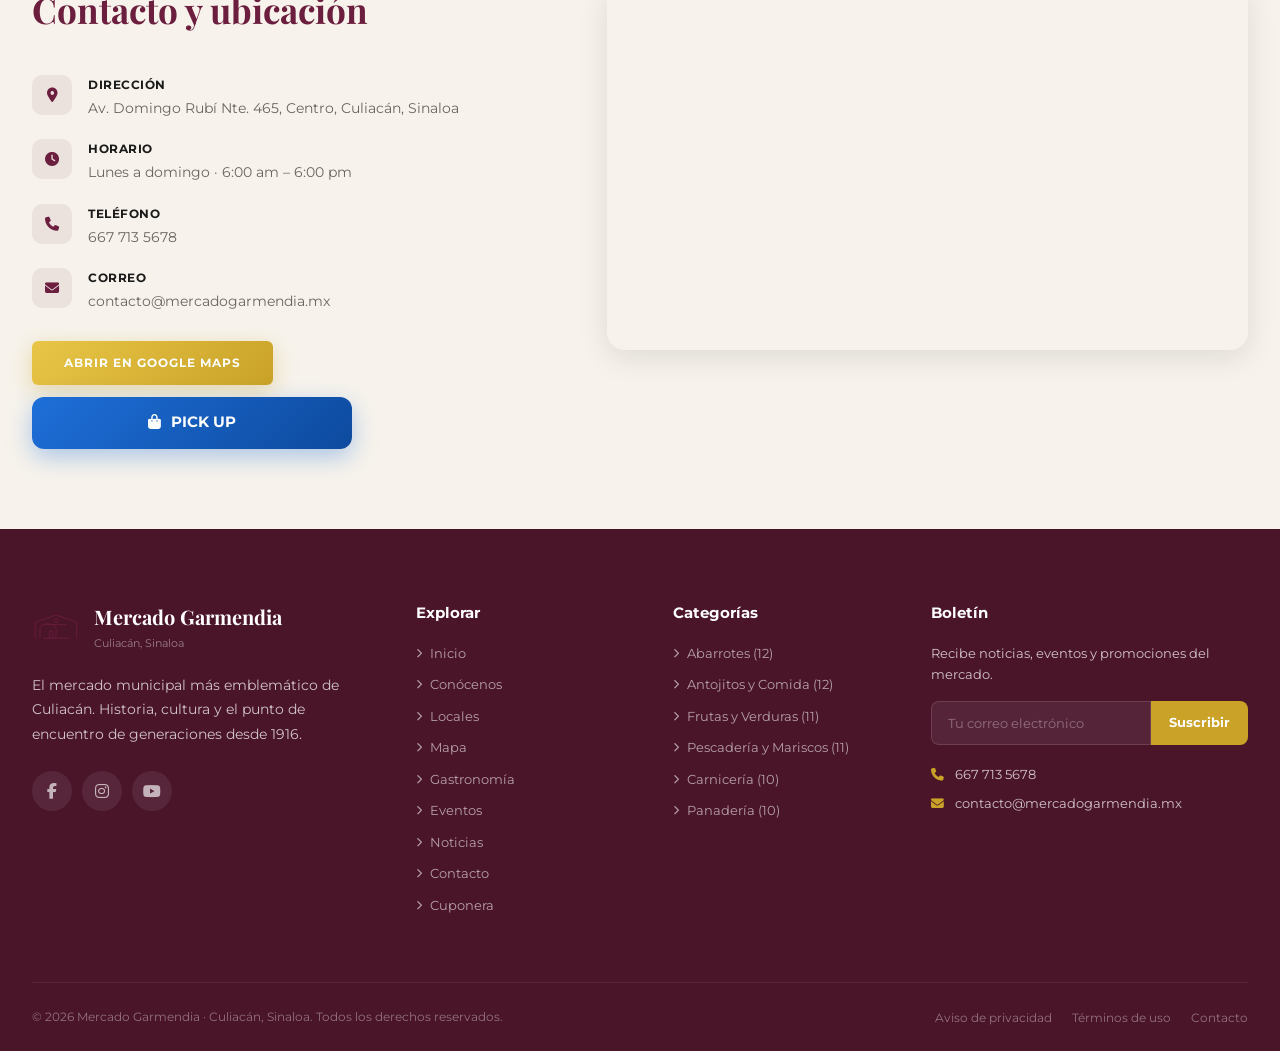
==== commit acc5fb08: "Fix: Endpoint Wix _functions/recibirPedido con CORS y productos stringificados" ====
--- a/index.html
+++ b/index.html
@@ -32,7 +32,7 @@
   <script src="galeria-photos.js"></script>
   <script src="plano-layout.js"></script>
   <script src="hero-banner.js" defer></script>
-  <script src="catalogo-ui.js?v=15.3" defer></script>
+  <script src="catalogo-ui.js?v=15.5" defer></script>
   <script src="mapa.js" defer></script>
   <script src="pickup-entry.js" defer></script>
   <script src="main.js" defer></script>
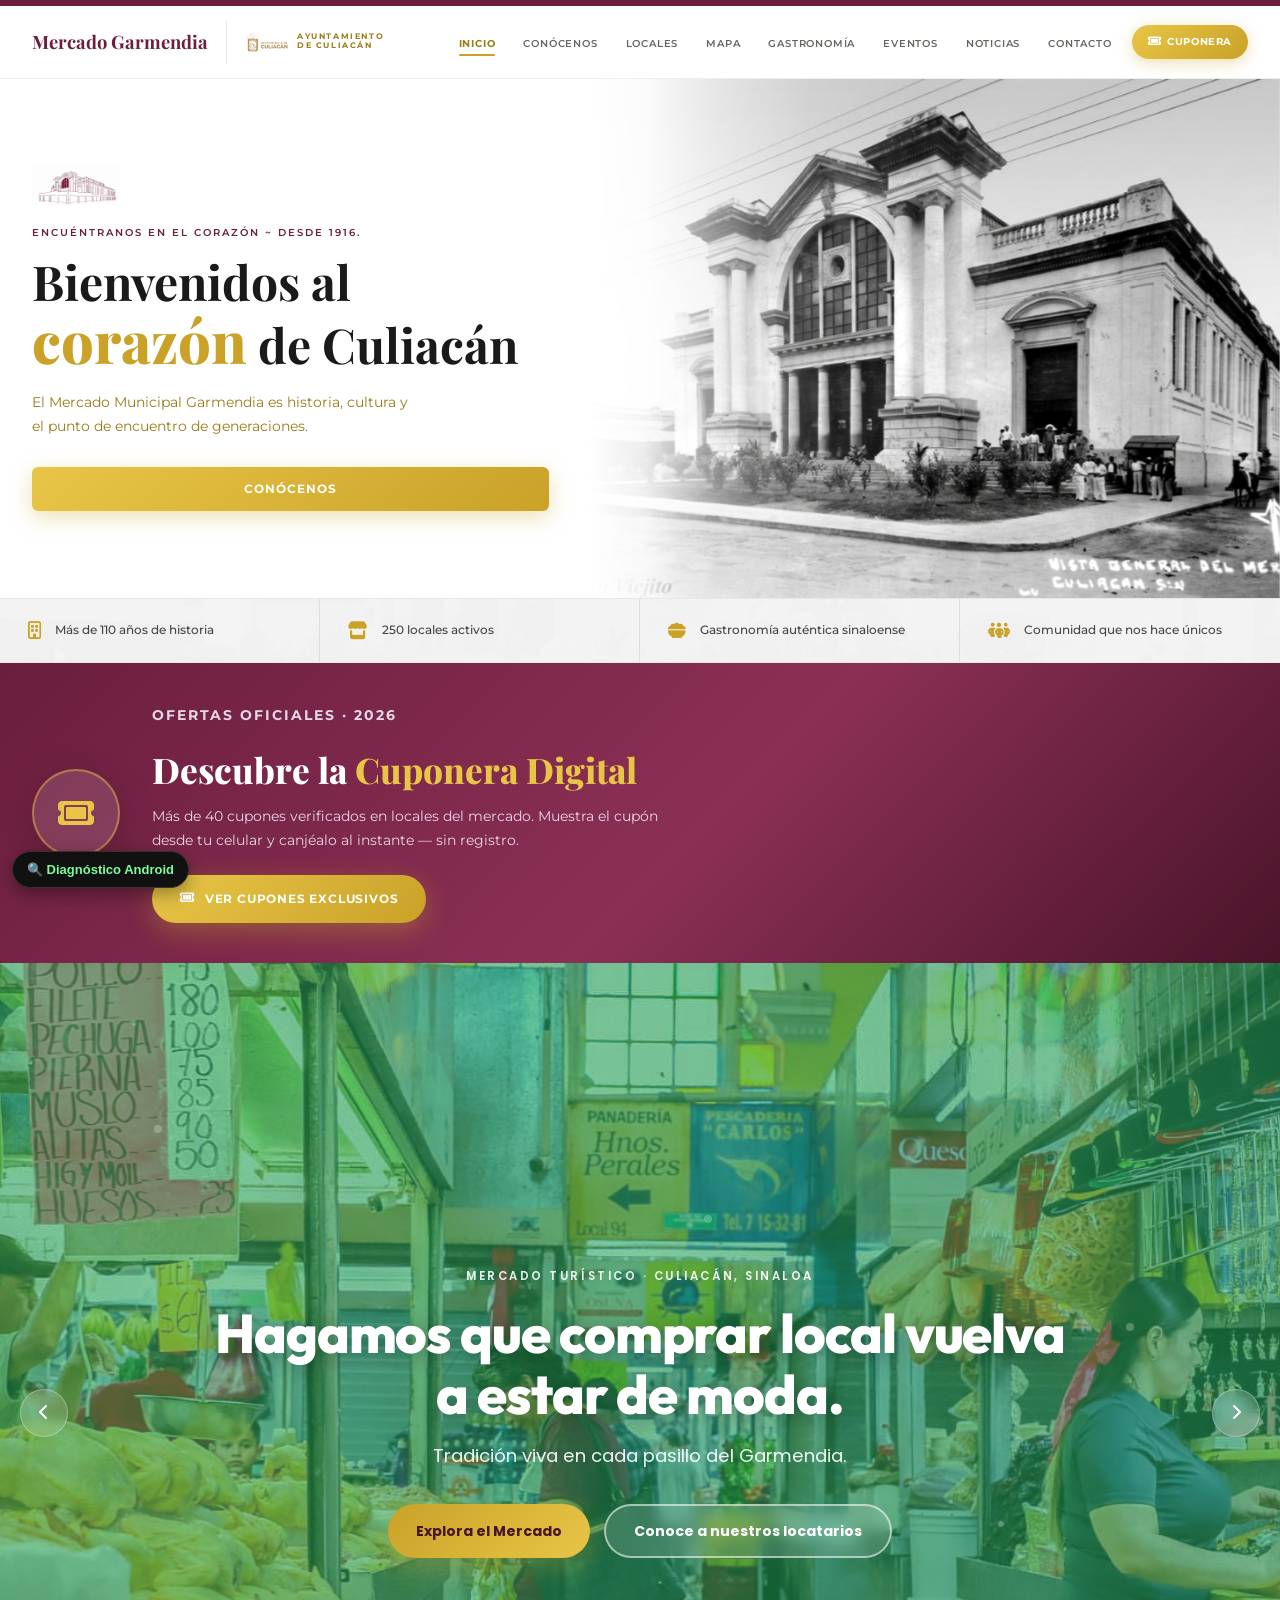
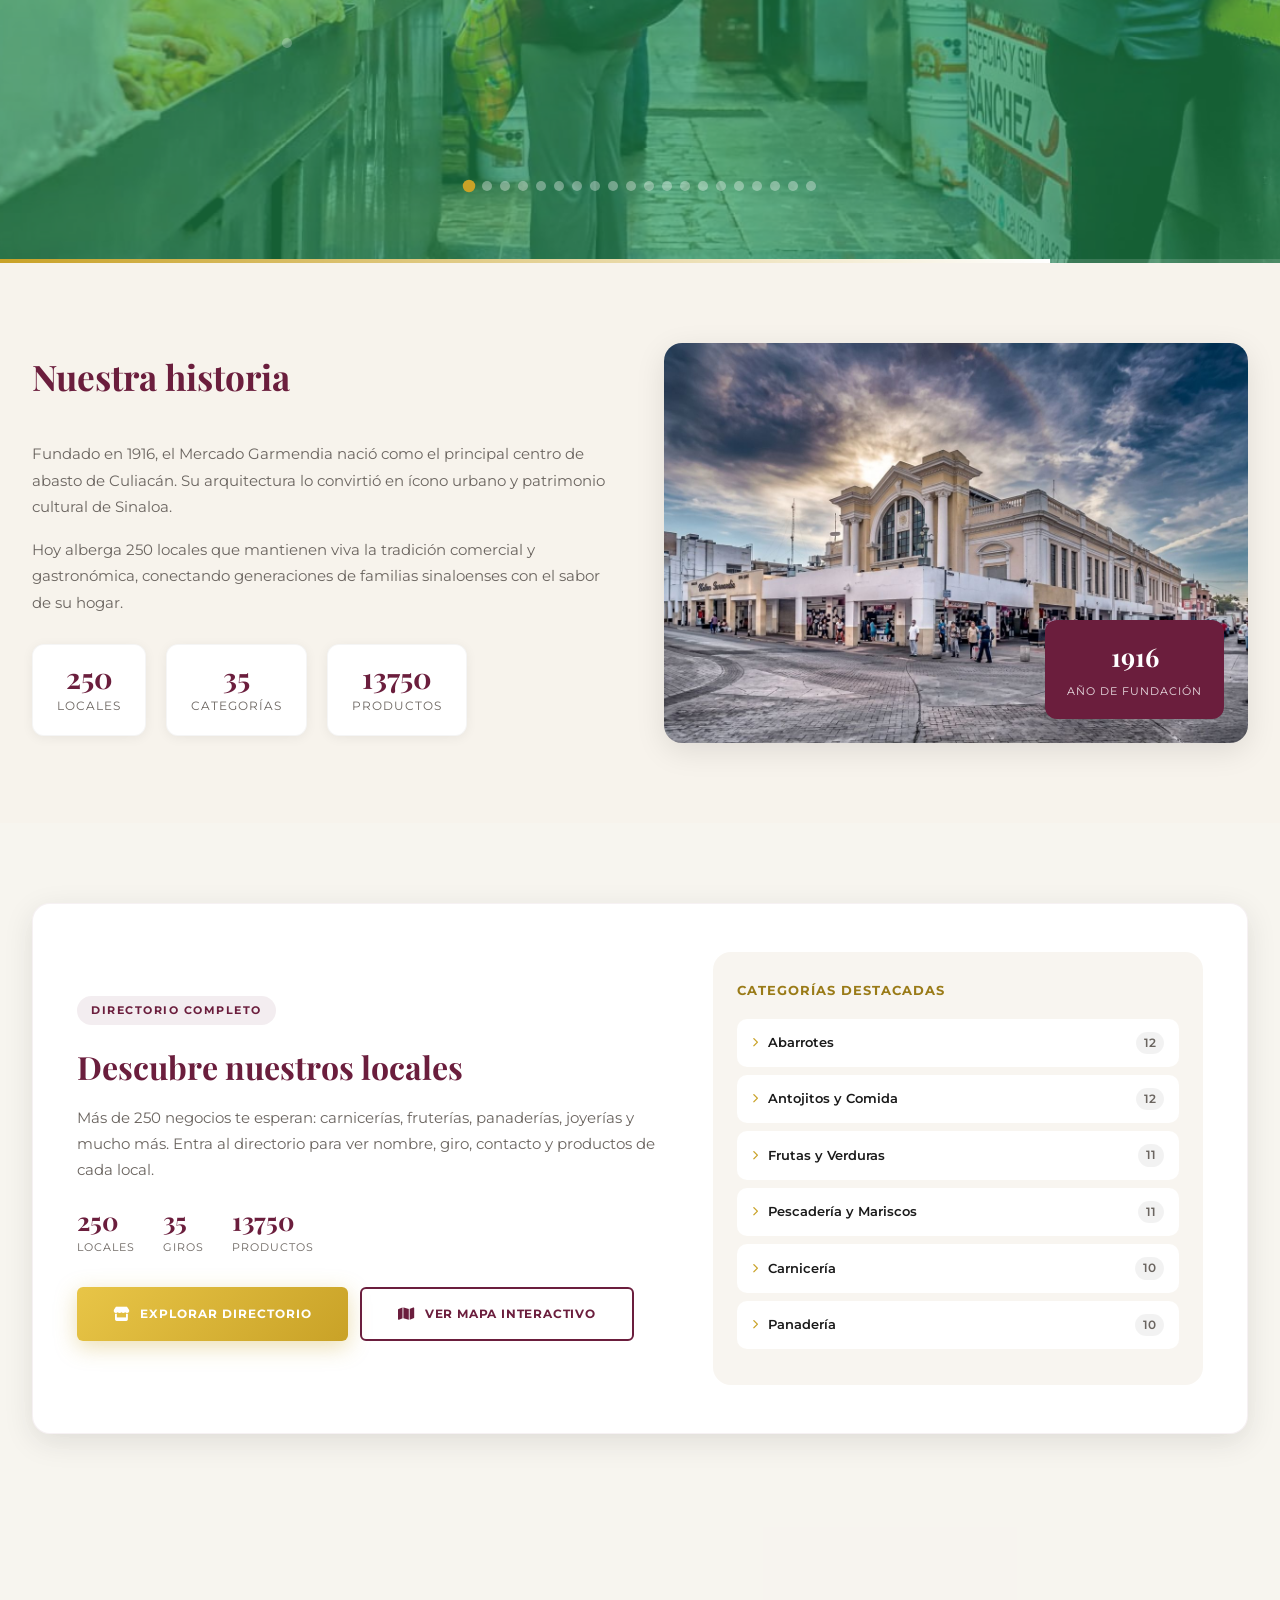
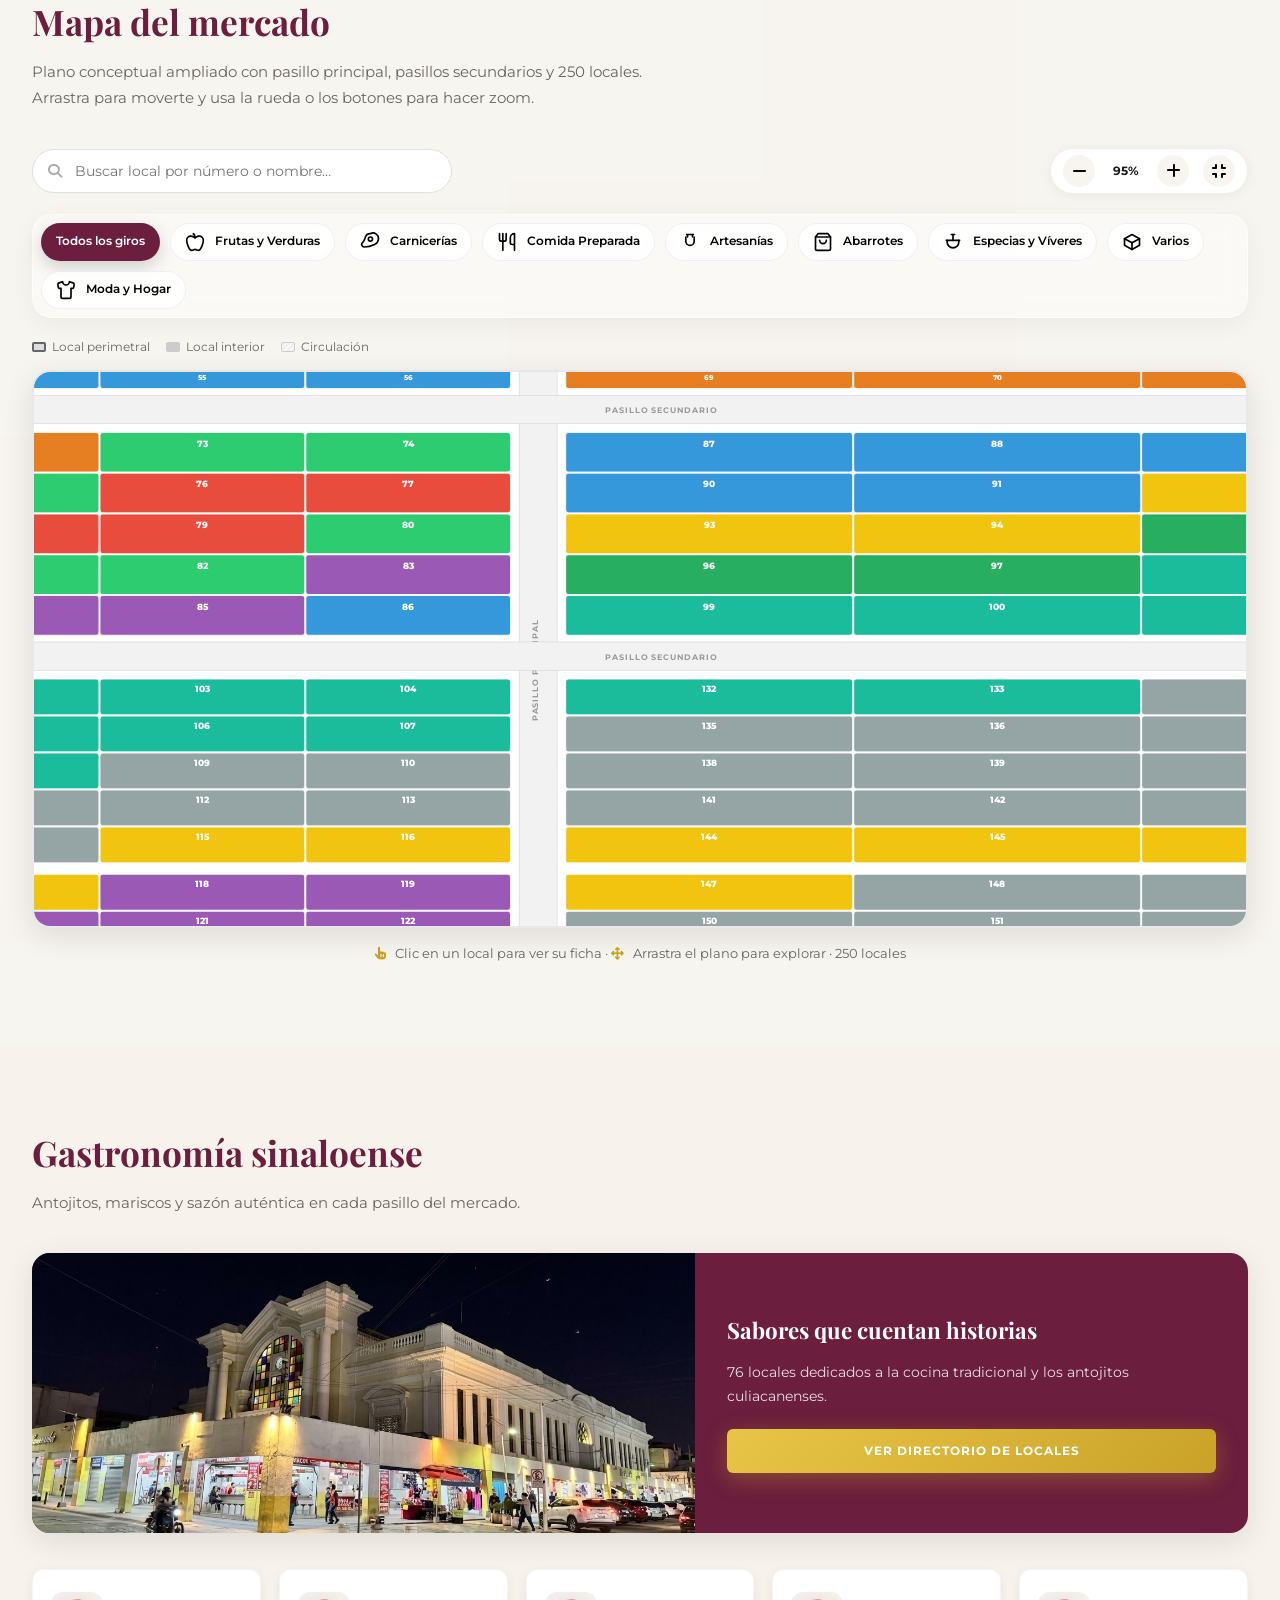
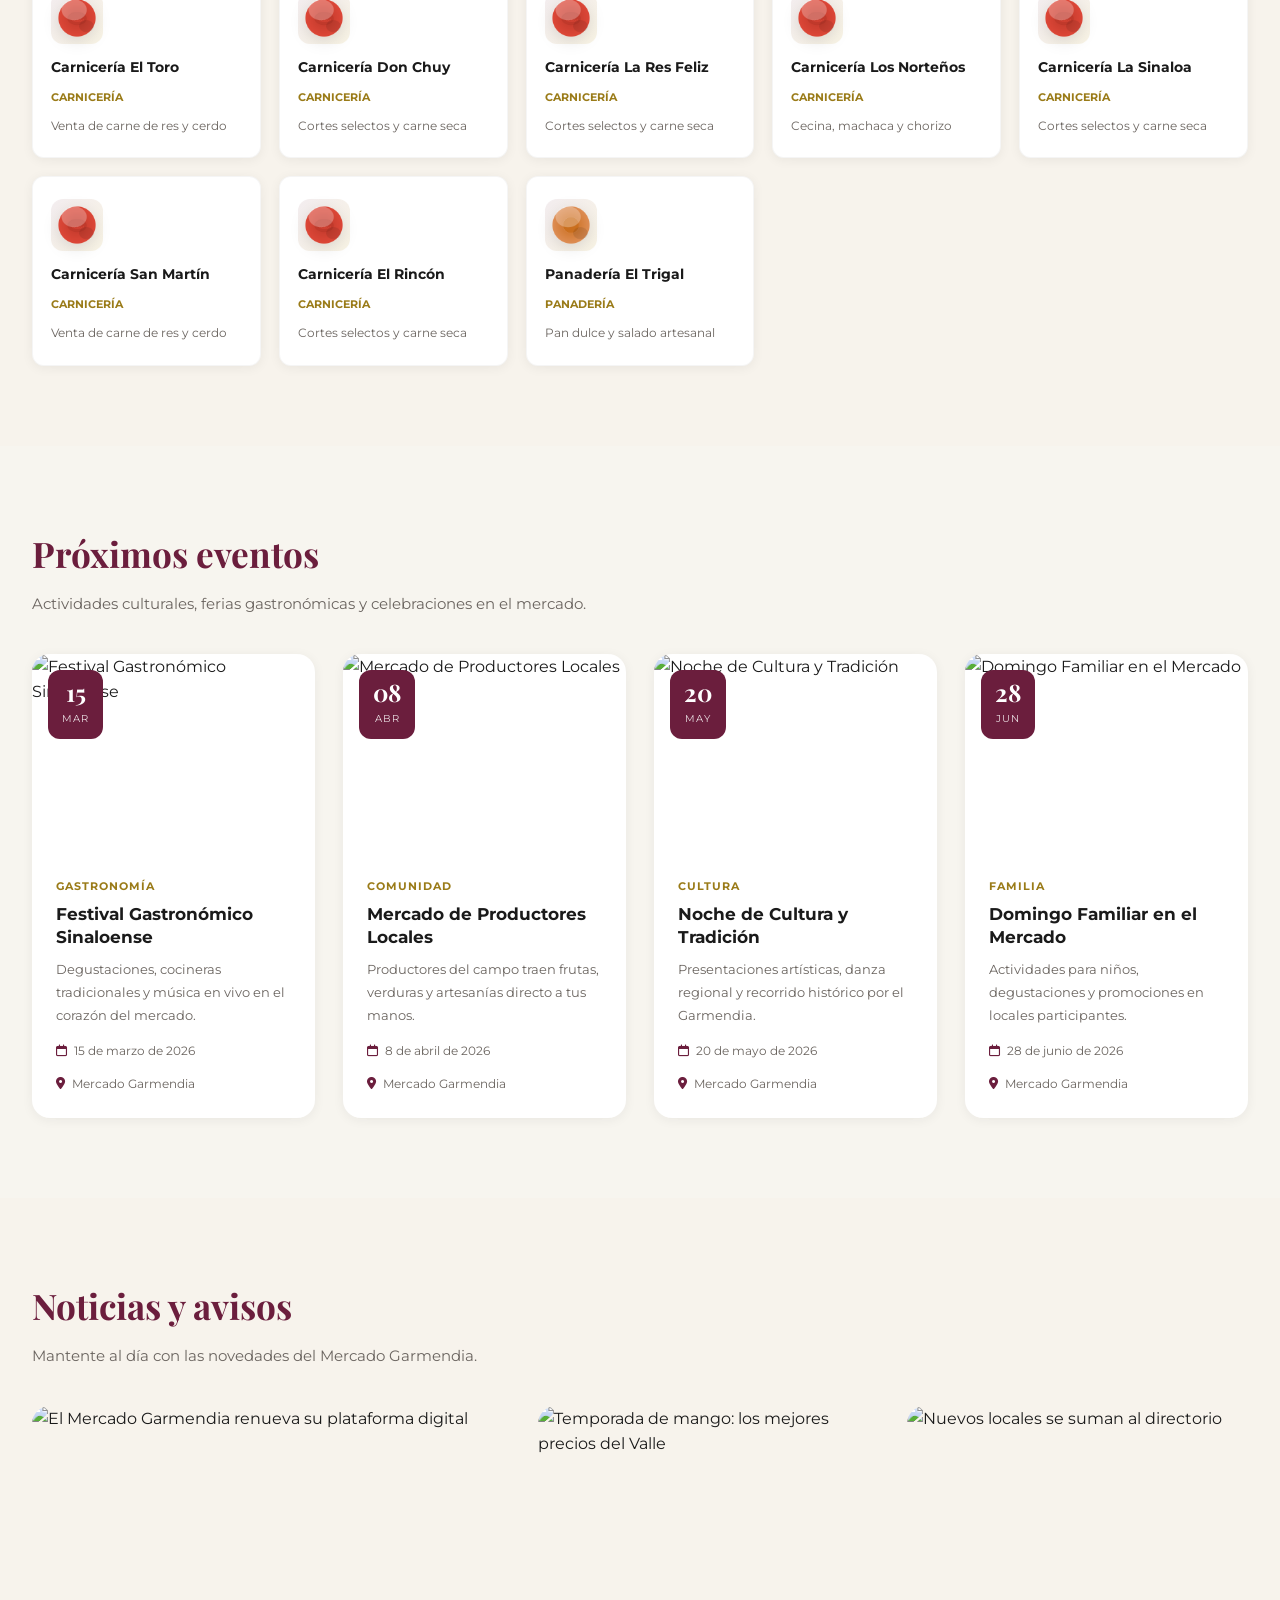
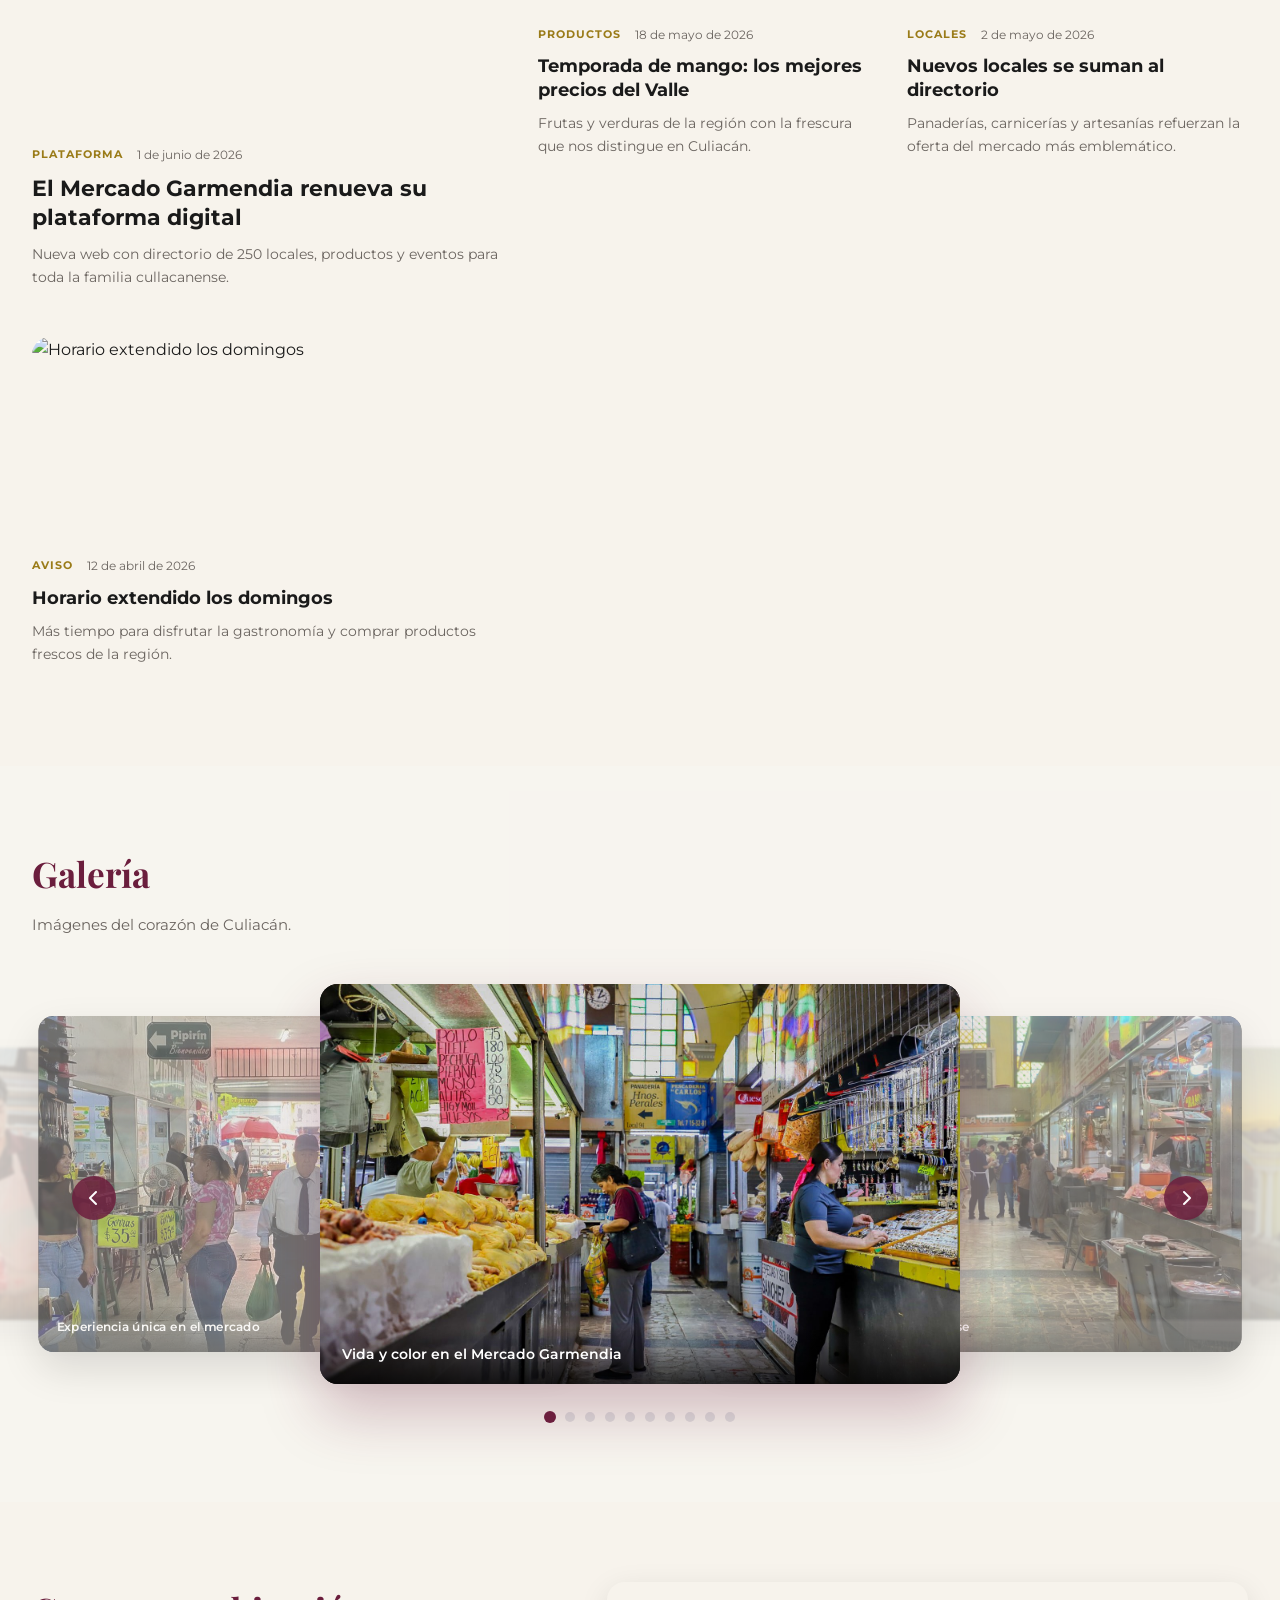
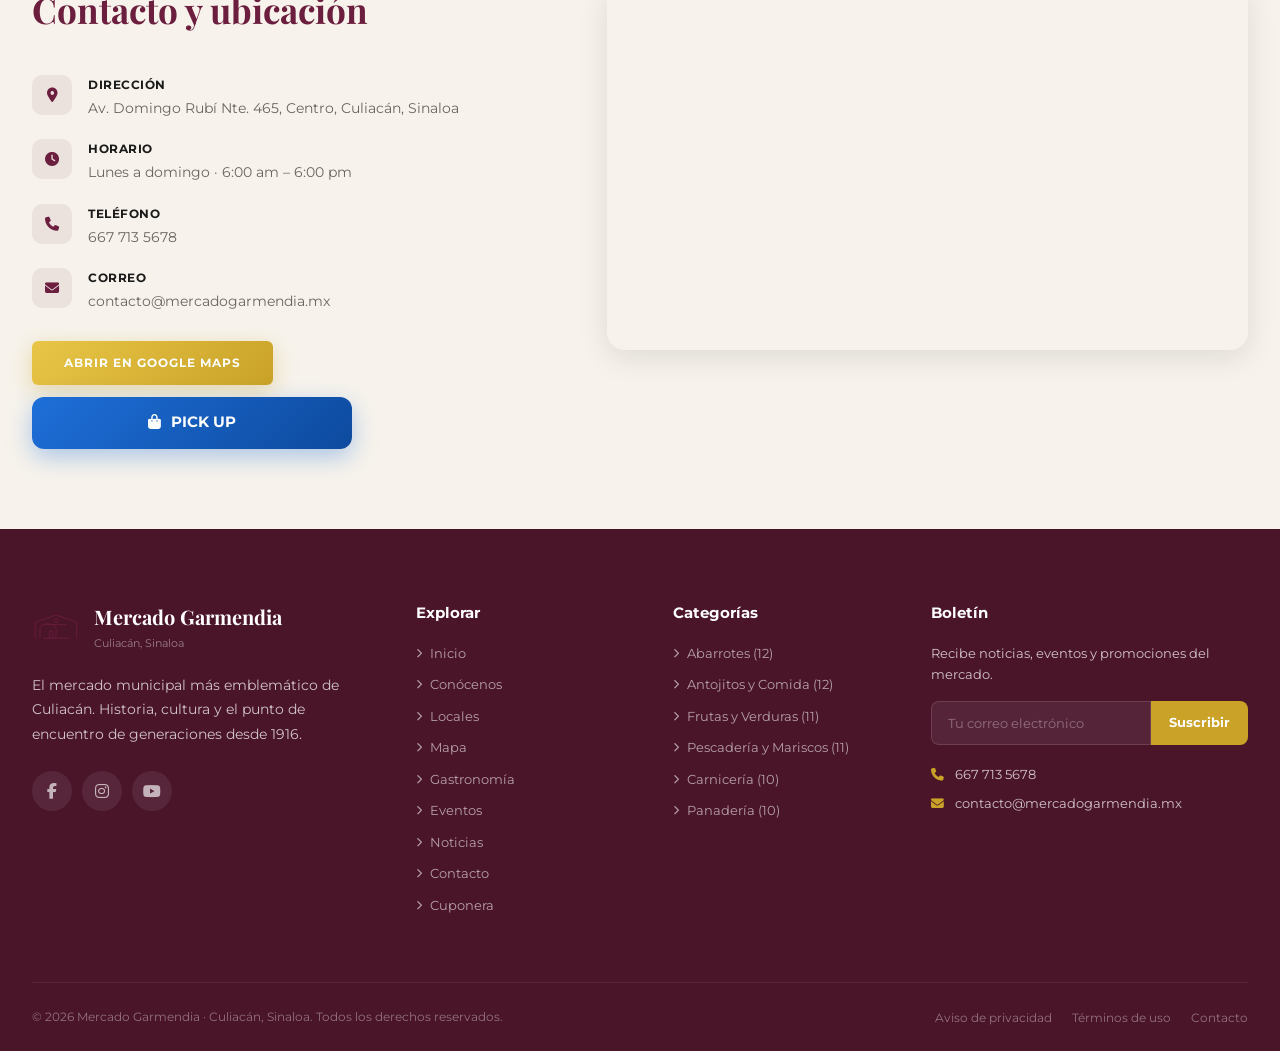
==== commit 058b95c8: "diagnostic: add temporary Android overflow diagnostics" ====
--- a/index.html
+++ b/index.html
@@ -36,5 +36,6 @@
   <script src="mapa.js" defer></script>
   <script src="pickup-entry.js" defer></script>
   <script src="main.js" defer></script>
+  <script src="diagnostico-android.js"></script>
 </body>
 </html>
--- a/styles.css
+++ b/styles.css
@@ -1533,9 +1533,7 @@
 /* 3. Ficha del local — "revista digital" (drawer / bottom sheet) */
 .modal-overlay-ficha {
   justify-content: flex-end; align-items: stretch; padding: 0;
-  background: rgba(20,16,14,.4);
-  backdrop-filter: blur(4px);
-  -webkit-backdrop-filter: blur(4px);
+  background: rgba(20,16,14,.55);
 }
 .modal-overlay-ficha .modal-card {
   max-width: 460px; width: 100%;
@@ -1546,9 +1544,7 @@
 }
 @keyframes mgDrawerIn { from { transform: translateX(100%); } to { transform: translateX(0); } }
 .modal-ficha {
-  background: rgba(255,255,255,.72);
-  backdrop-filter: blur(14px);
-  -webkit-backdrop-filter: blur(14px);
+  background: #fff;
 }
 .ficha-hero-text h3 {
   font-family: "Playfair Display", Georgia, serif;
--- a/catalogo.css
+++ b/catalogo.css
@@ -13,6 +13,8 @@
 
 .cat-panel {
   width: min(640px, 100%);
+  max-width: 100%;
+  min-width: 0;
   max-height: min(92vh, 900px);
   background: #fff;
   border-radius: 18px;
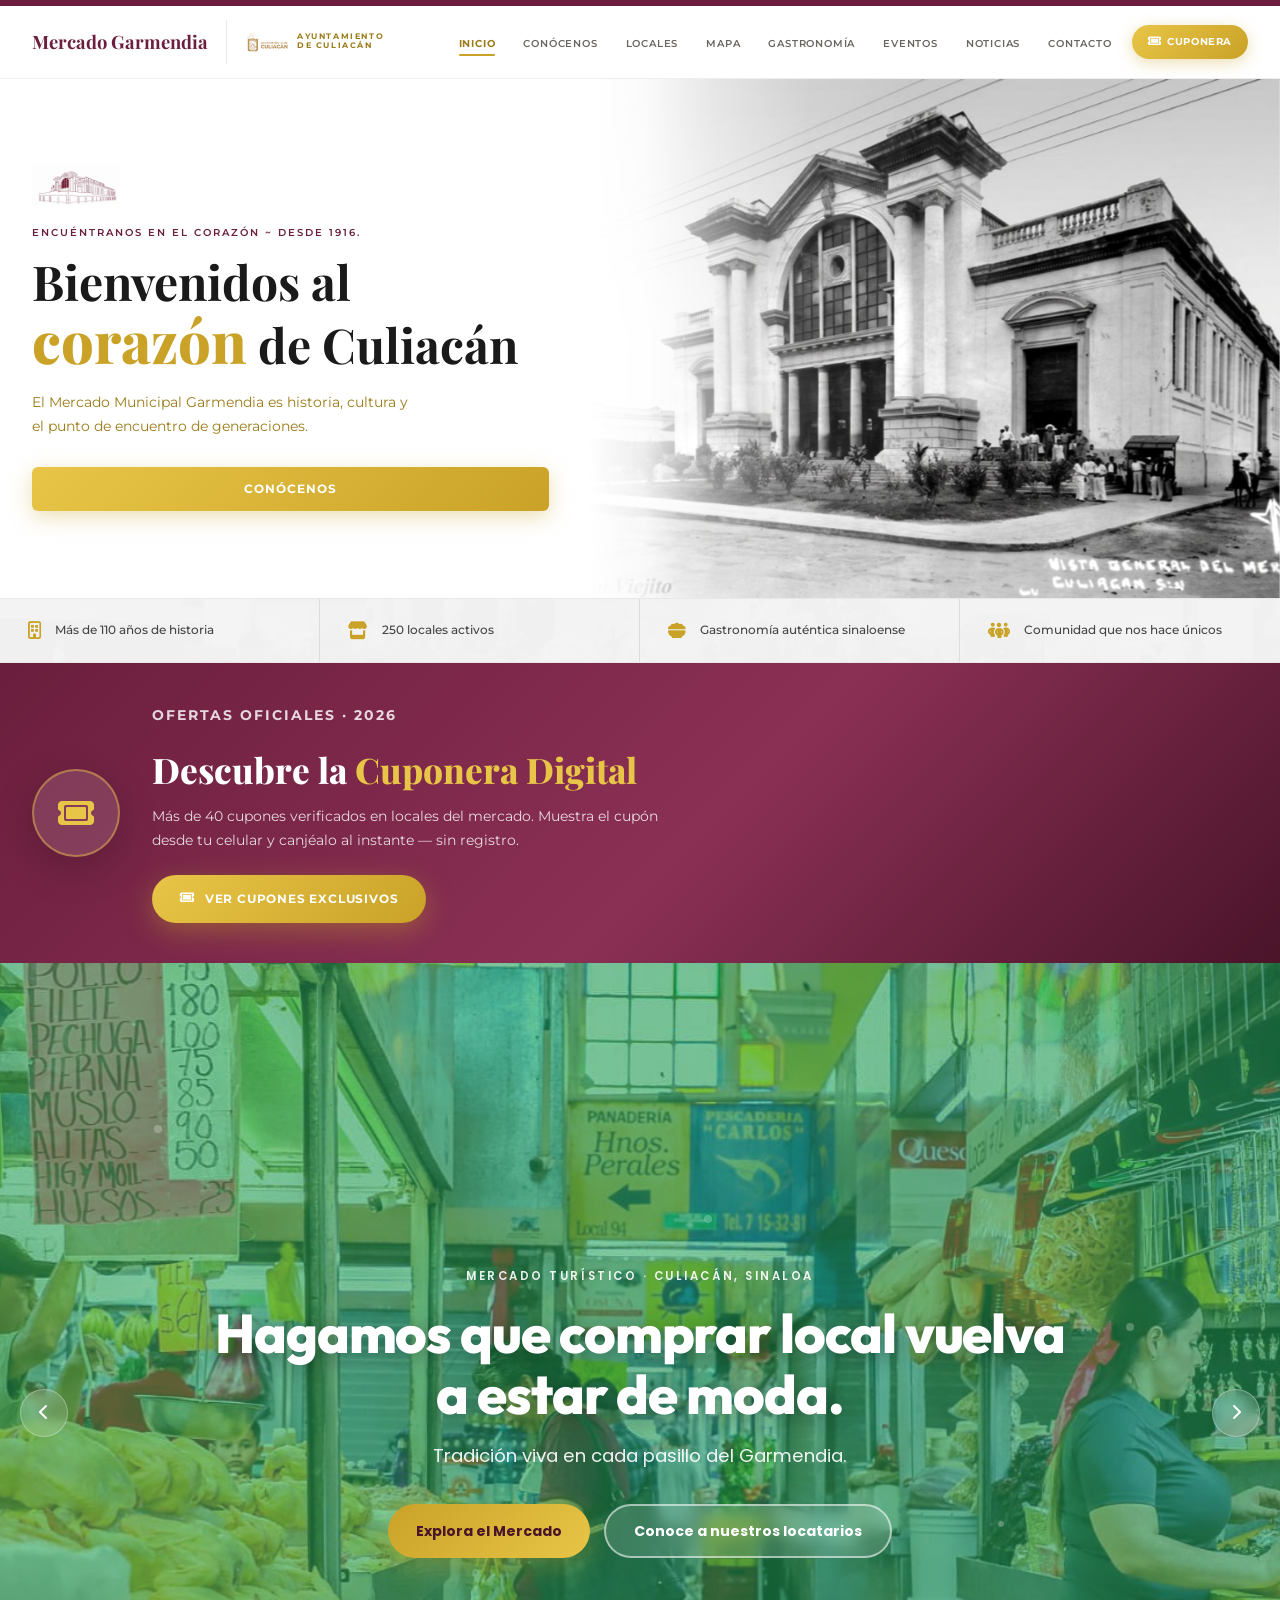
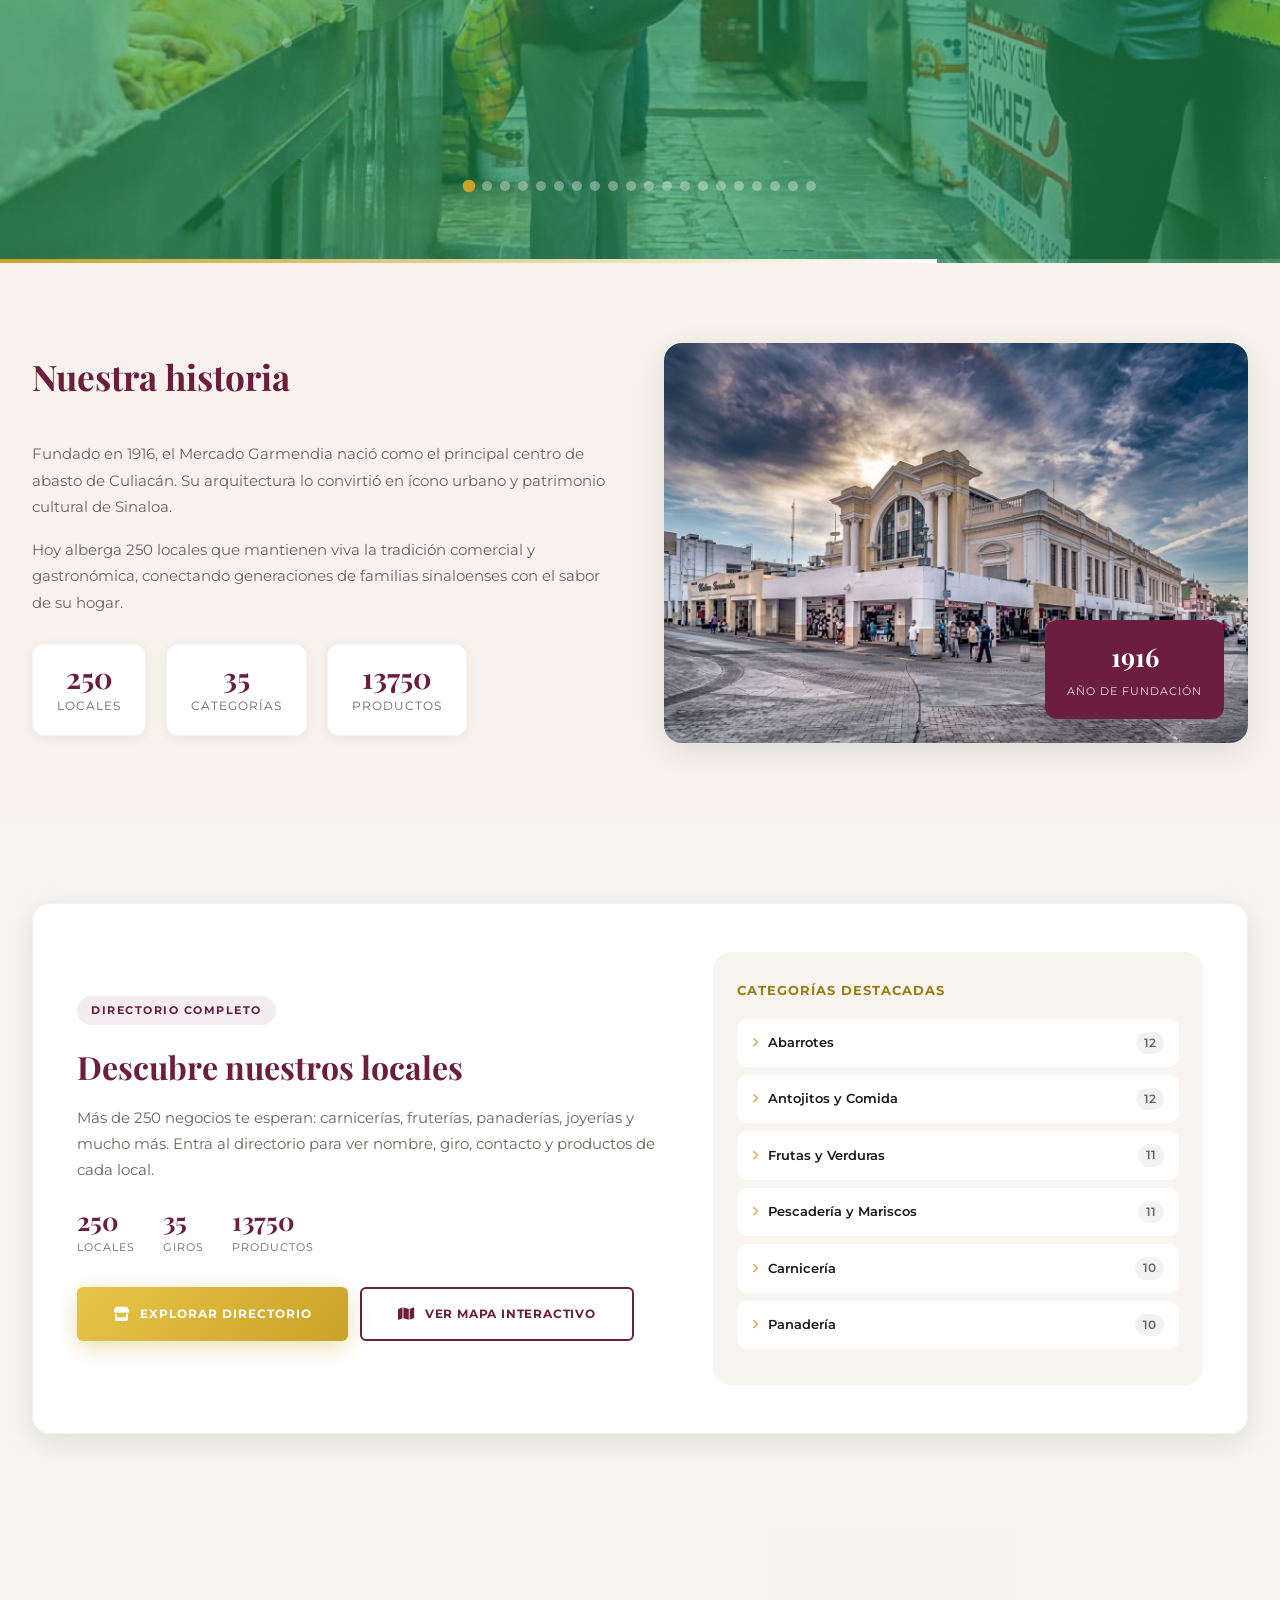
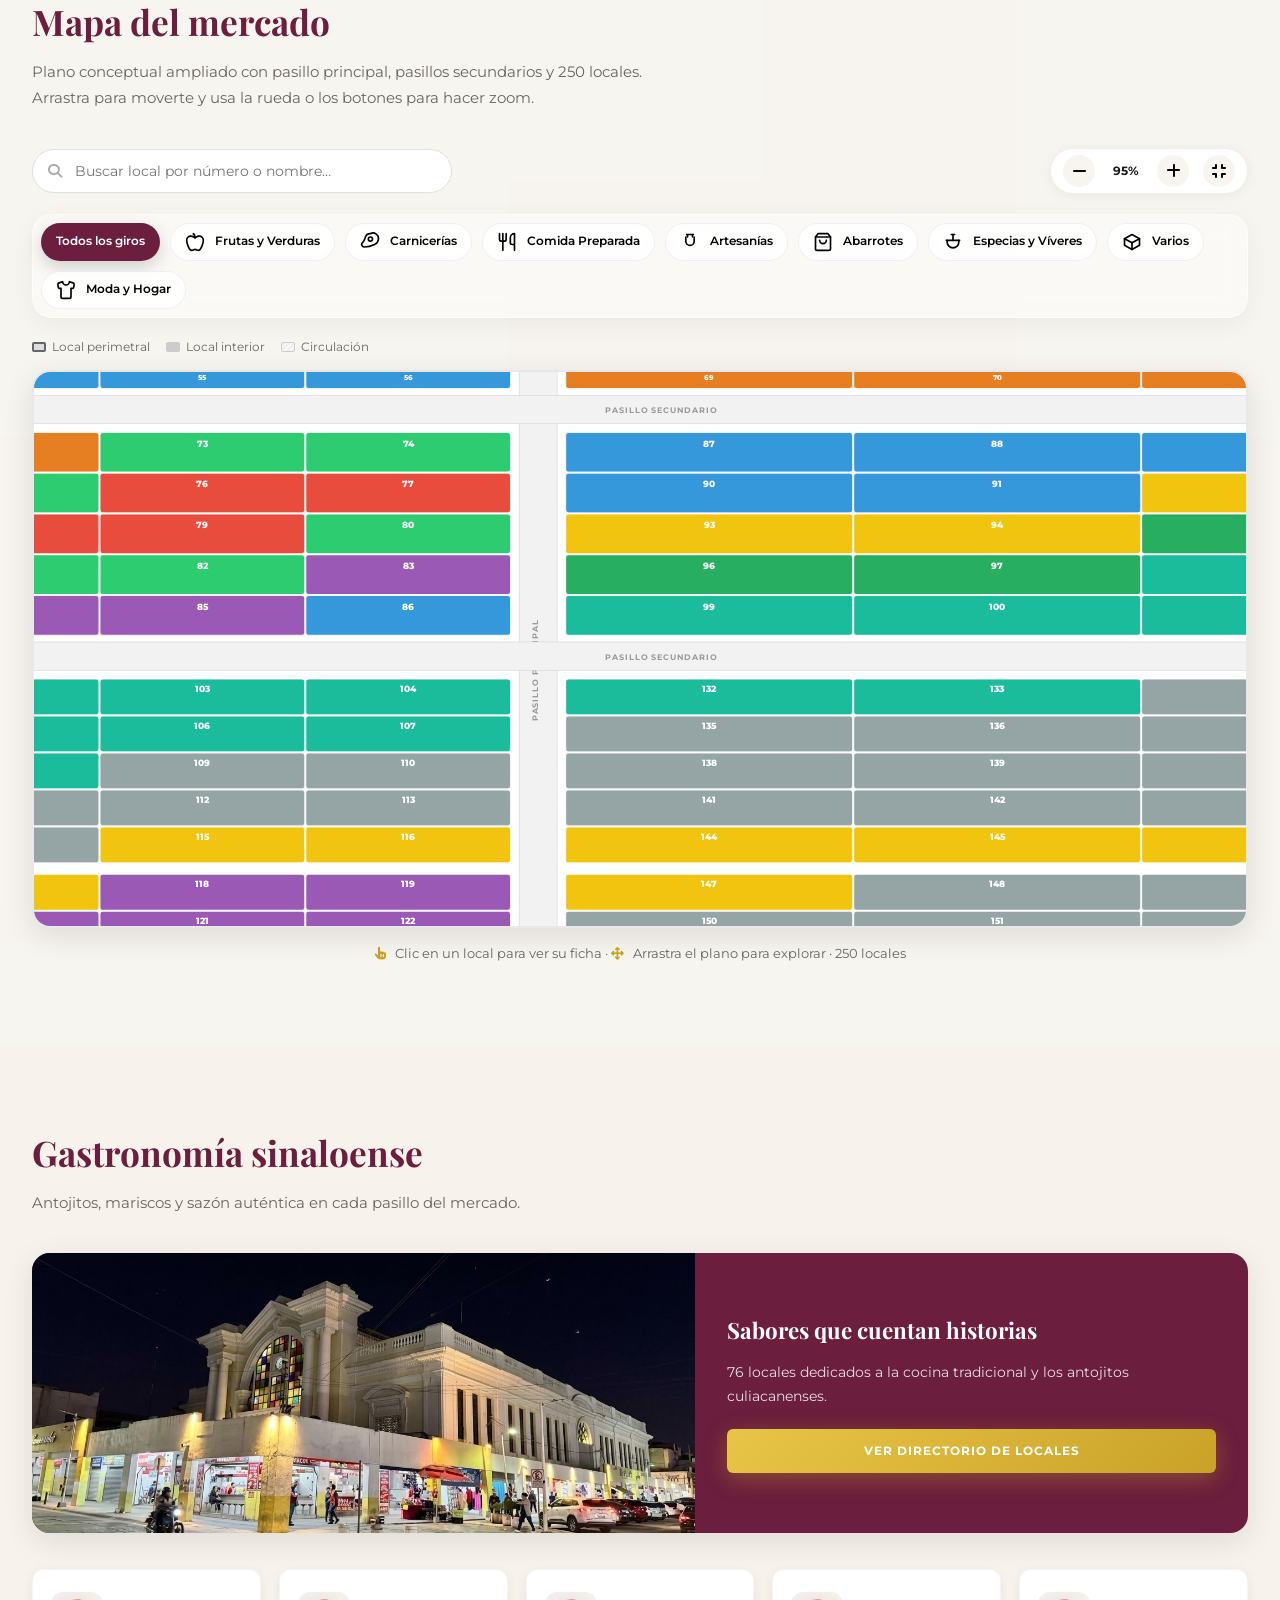
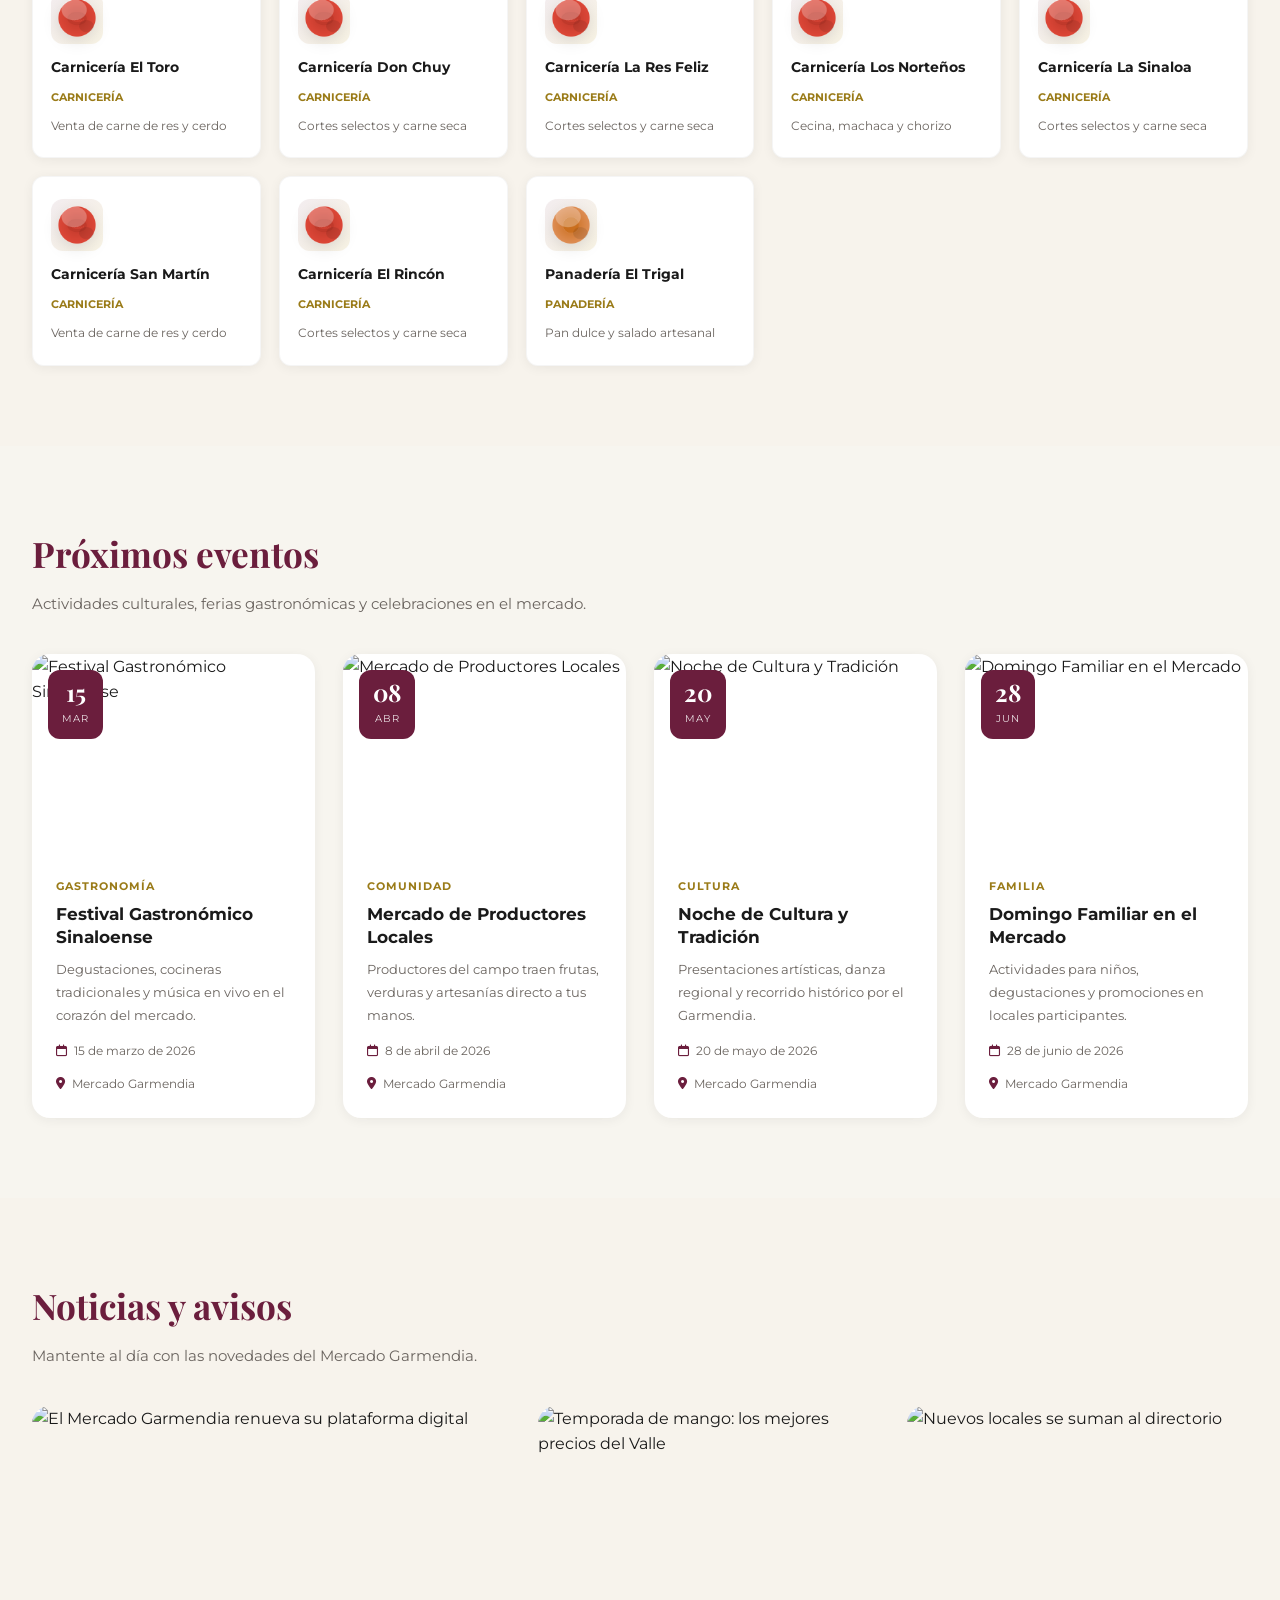
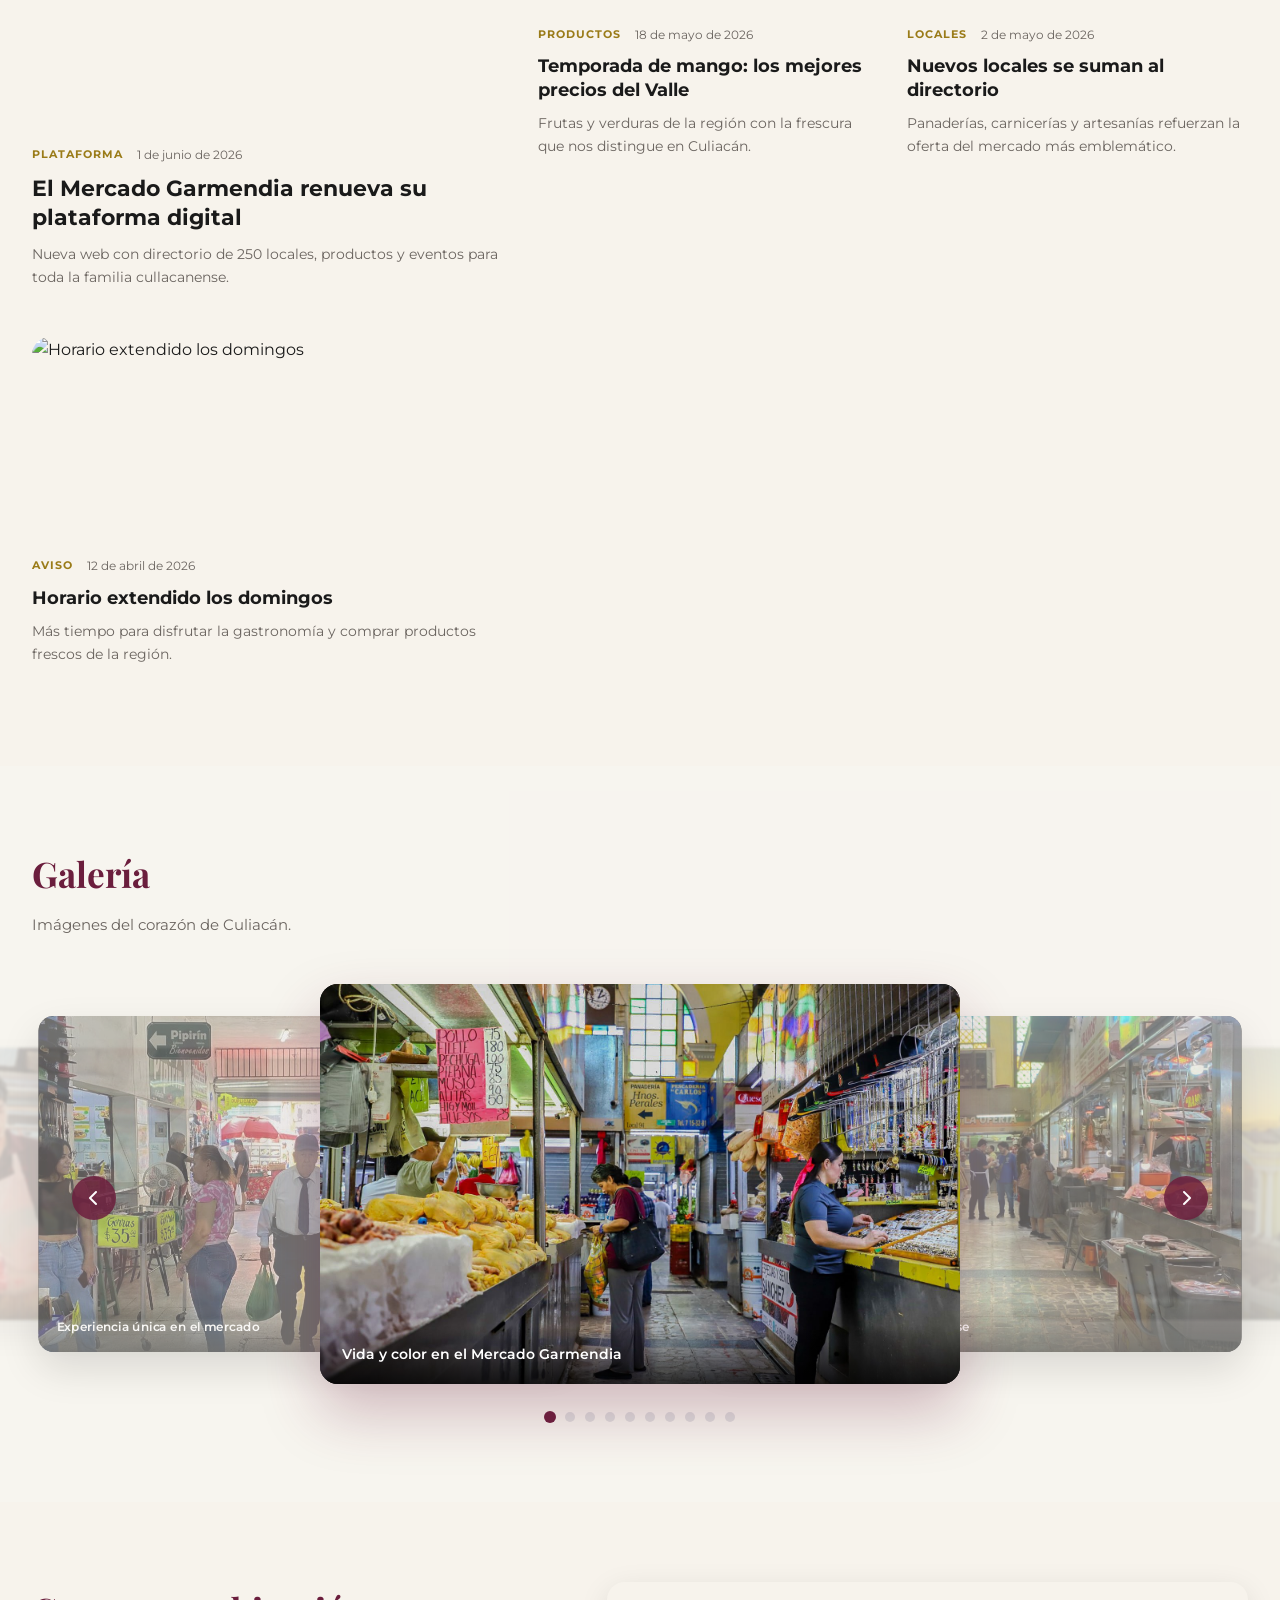
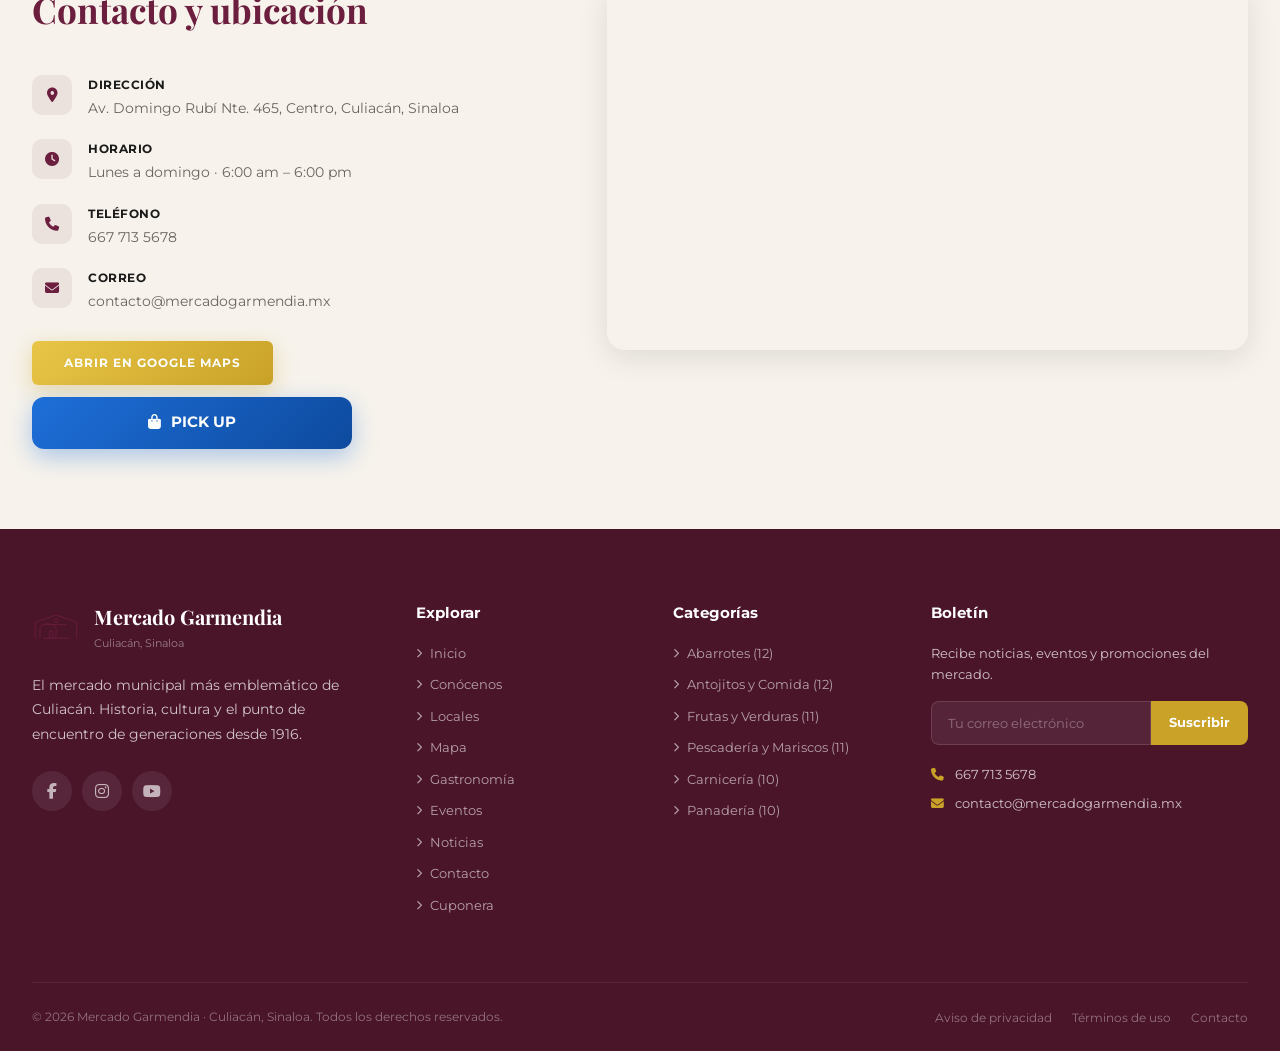
==== commit 22acf932: "fix(viewport): restrict layout viewport scaling to resolve Android modal overflow" ====
--- a/index.html
+++ b/index.html
@@ -2,7 +2,7 @@
 <html lang="es">
 <head>
   <meta charset="UTF-8"/>
-  <meta name="viewport" content="width=device-width,initial-scale=1.0,viewport-fit=cover"/>
+  <meta name="viewport" content="width=device-width, initial-scale=1.0, maximum-scale=1.0, user-scalable=no, shrink-to-fit=no">
   <meta name="theme-color" content="#6B1E3D"/>
   <title>Mercado Garmendia V14 | Corazón de Culiacán</title>
   <meta name="description" content="Mercado Municipal Garmendia V14: 250 locales, mapa interactivo, cuponera digital y gastronomía sinaloense en Culiacán, Sinaloa."/>
@@ -36,6 +36,5 @@
   <script src="mapa.js" defer></script>
   <script src="pickup-entry.js" defer></script>
   <script src="main.js" defer></script>
-  <script src="diagnostico-android.js"></script>
 </body>
 </html>
